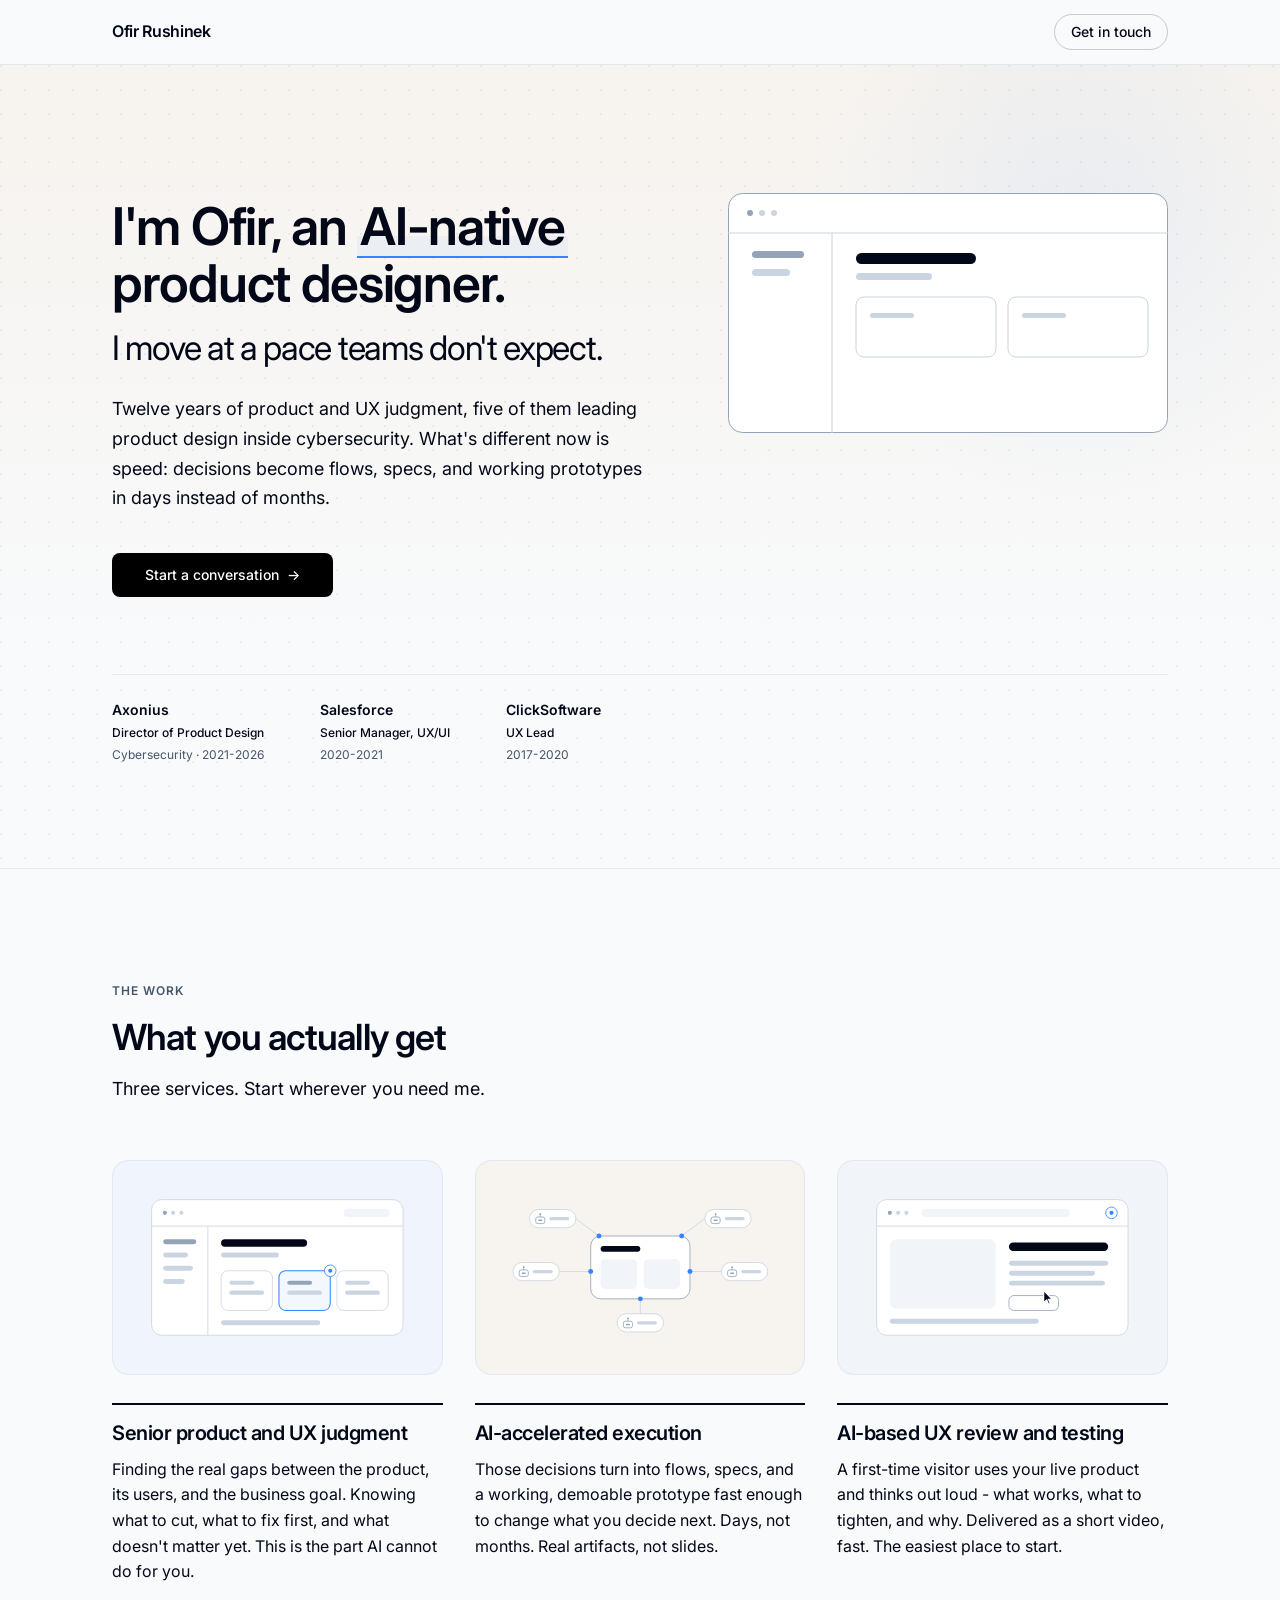
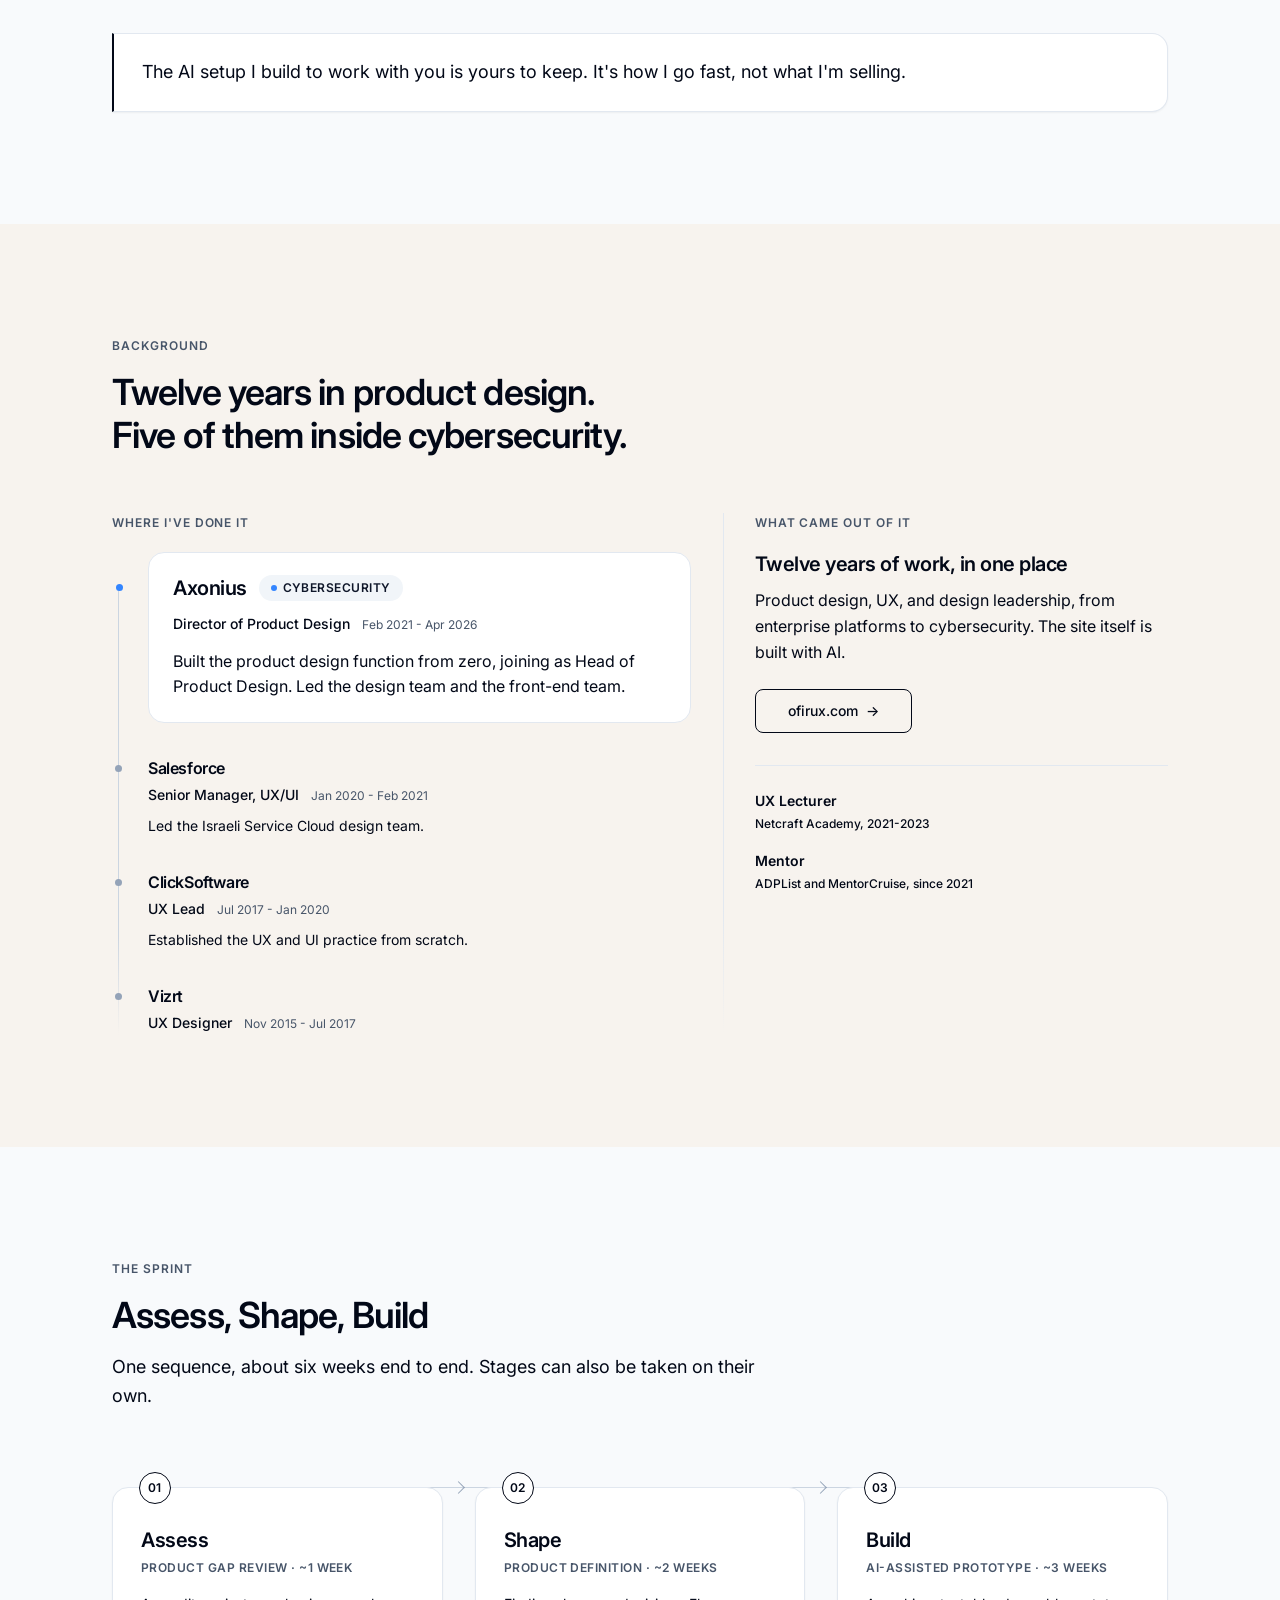
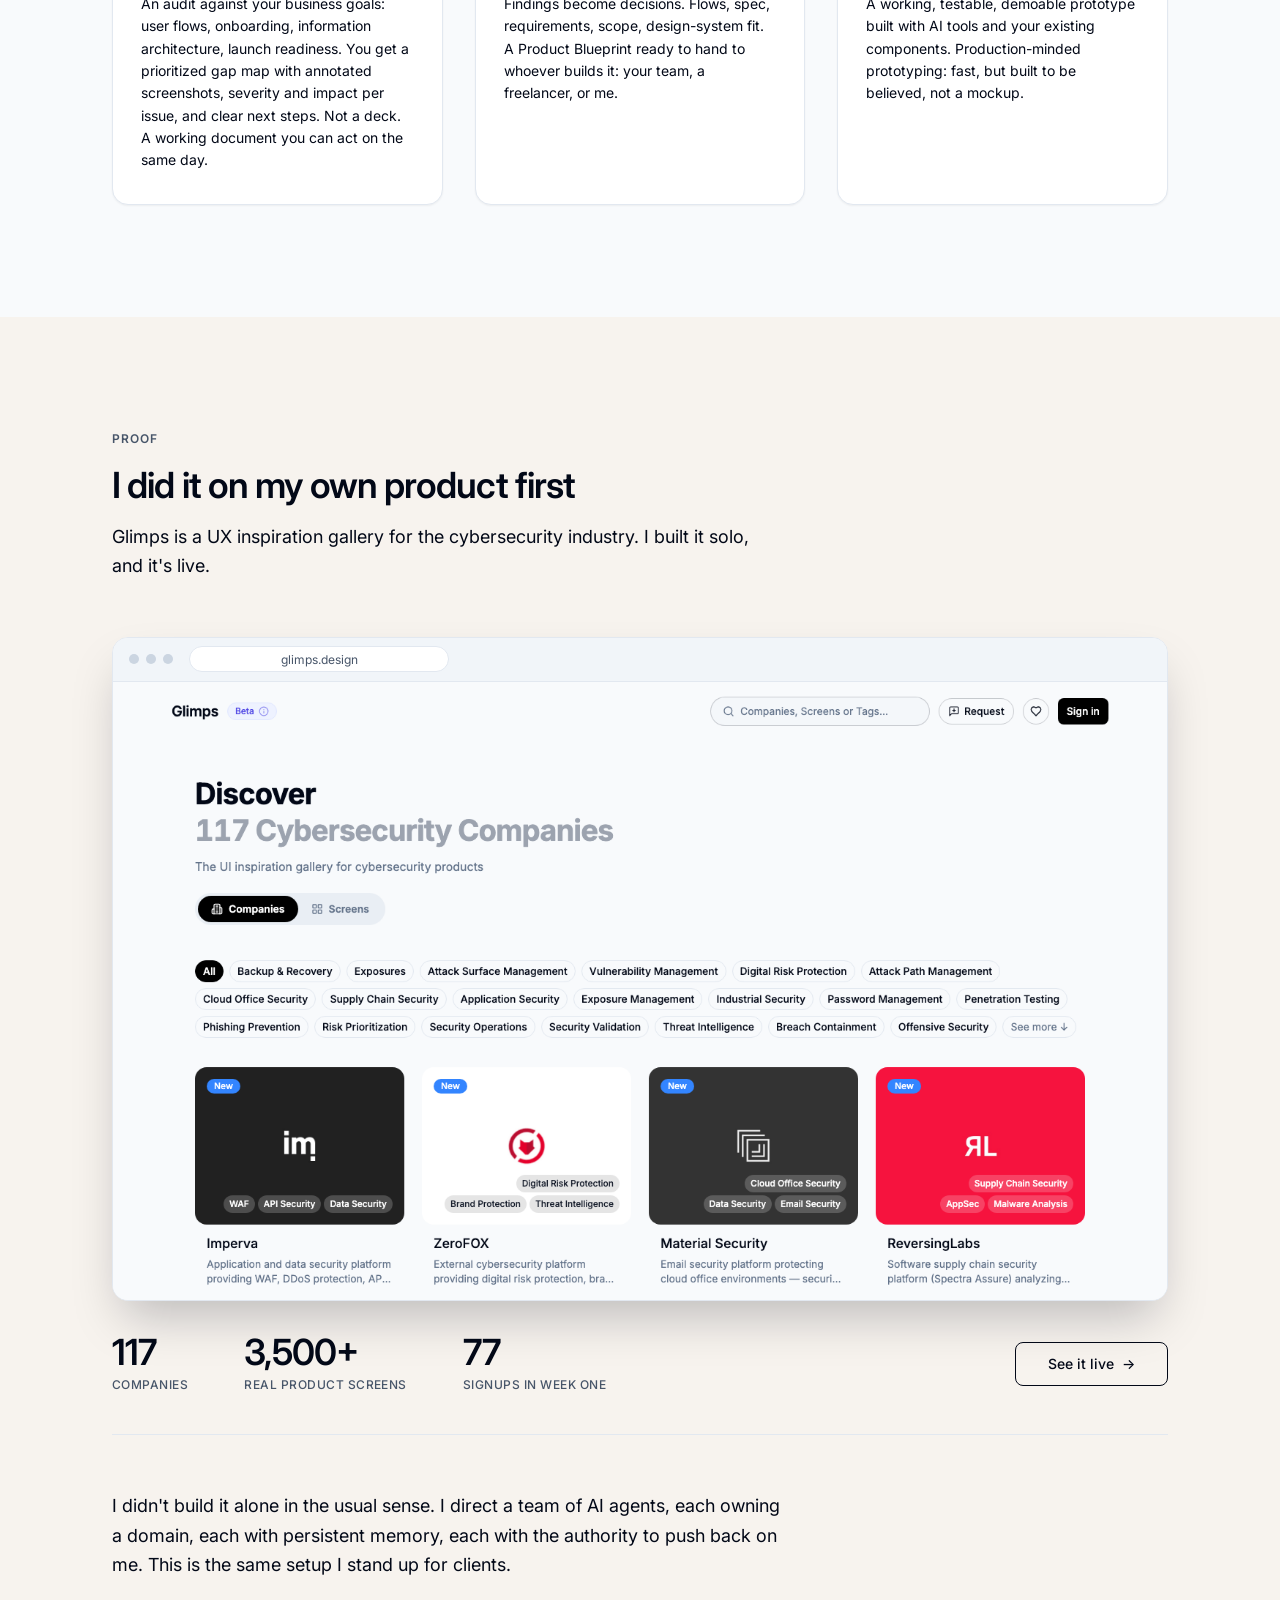
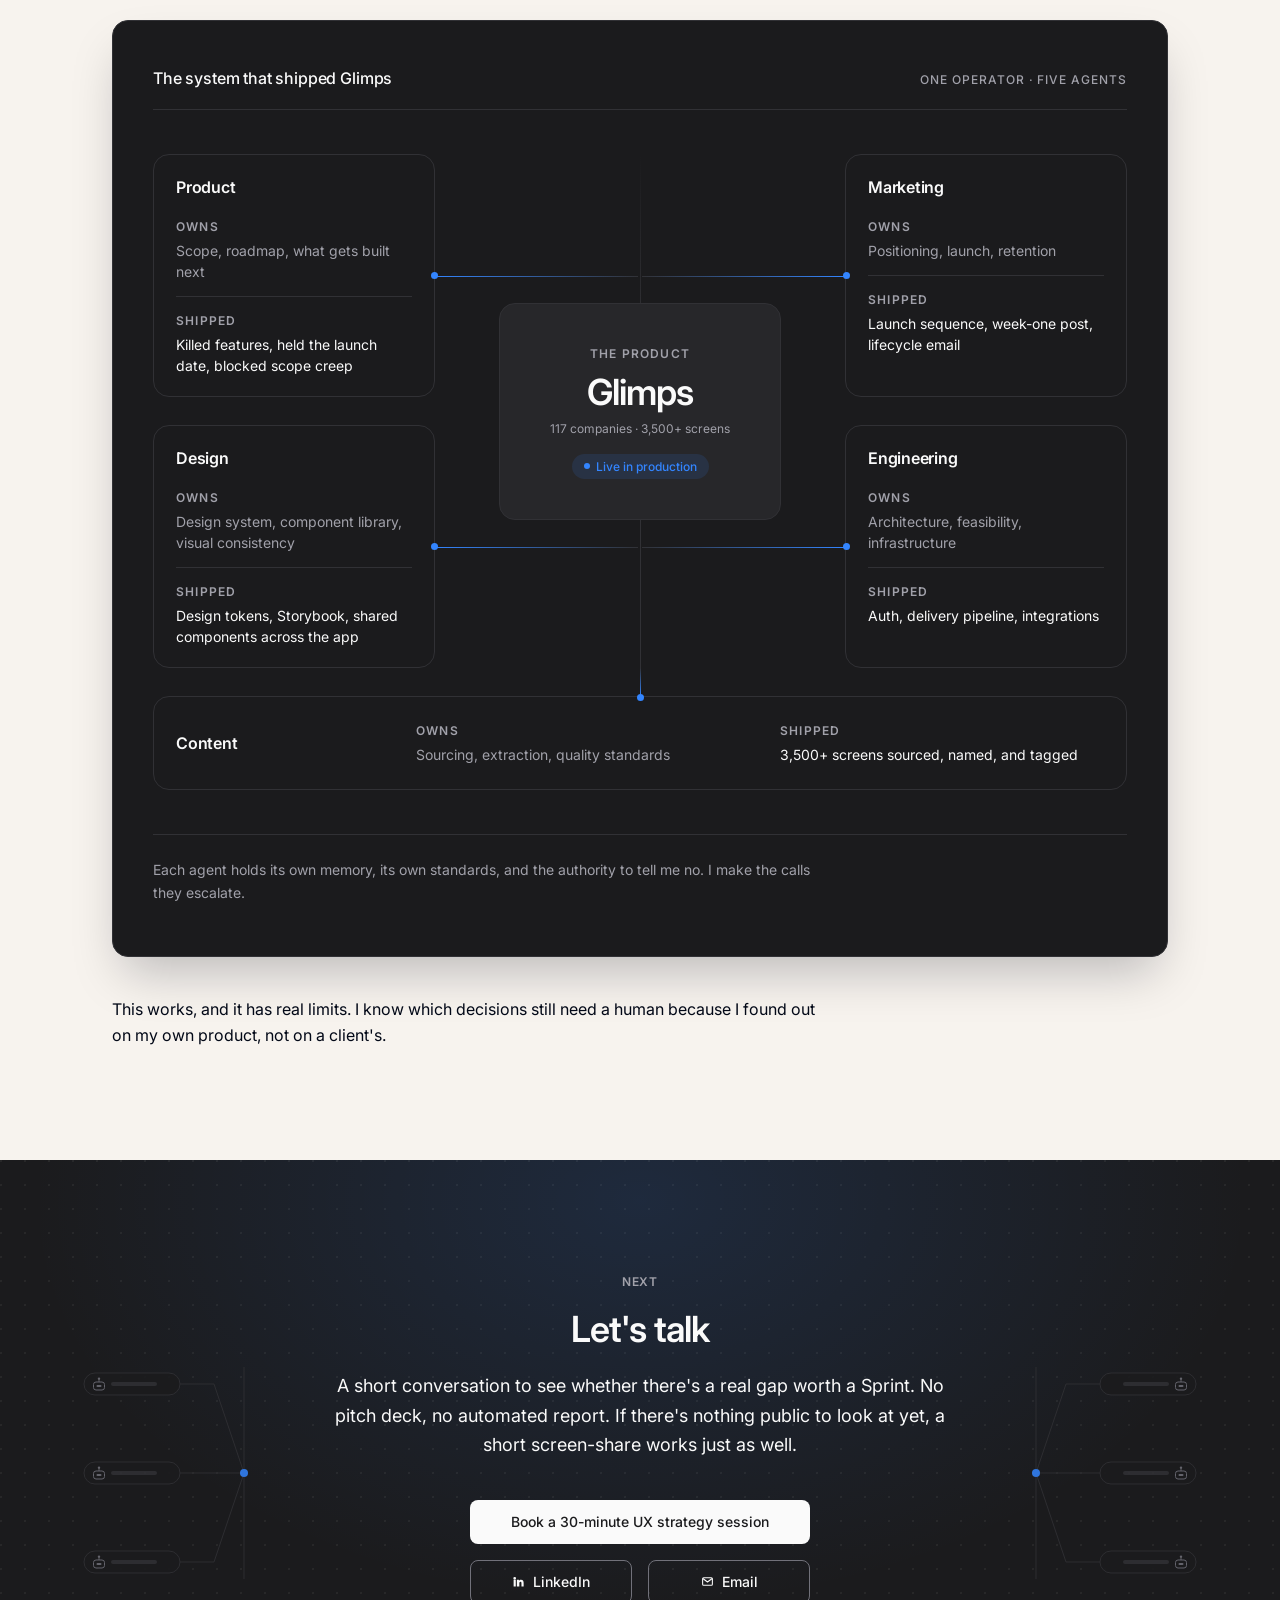
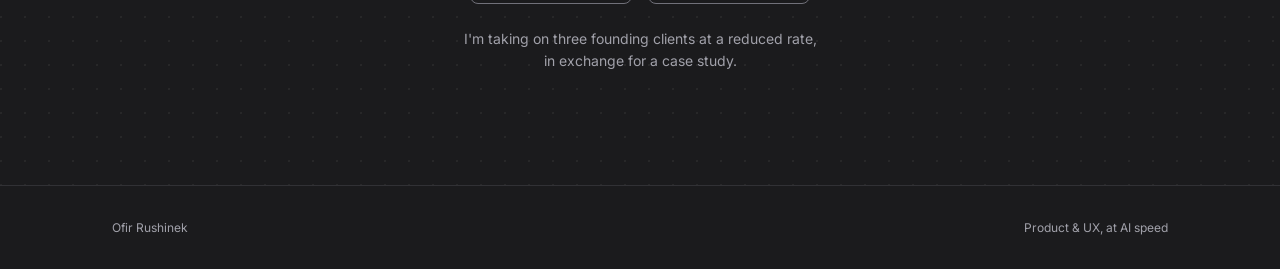
==== index.html @ ebb7d1e1 "Remove AI-speed pill (both pages) and Three ways in section Co-Authored-By: Claude Opus 4.8 <noreply" ====
<!DOCTYPE html>
<html lang="en">
<head>
<meta charset="UTF-8">
<meta name="viewport" content="width=device-width, initial-scale=1.0">
<meta name="robots" content="noindex, nofollow">
<title>Ofir Rushinek - AI Product Acceleration</title>
<meta name="description" content="A product design leader with twelve years of experience, five of them inside cybersecurity. Senior product and UX judgment, executed at AI speed. Assess, shape, and build your product forward in weeks, not months.">
<meta name="theme-color" content="#F8FAFC">
<link rel="preconnect" href="https://fonts.googleapis.com">
<link rel="preconnect" href="https://fonts.gstatic.com" crossorigin>
<!-- Inter: the Glimps design system typeface (design-system.md, sec. 2.1) -->
<link href="https://fonts.googleapis.com/css2?family=Inter:wght@400;500;600&display=swap" rel="stylesheet">
<link rel="stylesheet" href="styles.css">
</head>
<body>

<!-- ==========================================================================
     SPRITE - the one agent mark, defined once and referenced everywhere.
     Round 4: Ofir asked for the surrounding nodes on the "AI-accelerated
     execution" art to read as agents rather than floating labels. Rather than
     drawing a different glyph per place, one mark is defined here and <use>d
     by the hero animation's prompt rows, the pillar-2 art, the third door
     illustration and the contact close. Deliberately geometric: a rounded
     head with a centred bar and a single antenna dot. No eyes, no mascot.
     It inherits currentColor, so each surface sets its own value in CSS.
     ========================================================================== -->
<svg class="sprite" width="0" height="0" aria-hidden="true" focusable="false"><defs>
  <g id="agent-mark">
    <circle cx="6" cy="1.2" r="1.2" fill="currentColor"/>
    <path d="M6 2.6v1.9" stroke="currentColor"/>
    <rect x="0.5" y="4.5" width="11" height="8" rx="2.5" stroke="currentColor"/>
    <rect x="3.5" y="7.6" width="5" height="1.8" rx="0.9" fill="currentColor"/>
  </g>
</defs></svg>

<header class="site-header">
  <div class="wrap header-inner">
    <span class="wordmark">Ofir Rushinek</span>
    <a class="nav-cta" href="#contact">Get in touch</a>
  </div>
</header>

<main>

<!-- ==========================================================================
     HERO
     H1 (Ofir, round 6 - his name is now in the headline):
       I'm Ofir, an AI-native product designer.
       I move at a pace teams don't expect.
     The AI fragment stays wrapped in <em class="ai-mark"> - that highlight is
     how the AI signal is made visual without breaking the black-text rule.

     ROUND 6 - THE TWO SENTENCES ARE NO LONGER THE SAME SIZE. Sentence one is
     the identity statement and carries the focus; sentence two is the
     supporting claim and steps down to 0.65 of it. Still ONE h1 semantically:
     the step is applied to a <span>, not to a second element, so the outline
     is unchanged and a screen reader still reads one heading.
     The header wordmark already says "Ofir Rushinek", so "I'm Ofir" reads as
     an introduction rather than a repetition.
     ========================================================================== -->
<section class="hero">
  <div class="wrap hero-inner">

    <div class="hero-copy">
      <!-- The two <br> elements are load-bearing, not decoration. They break
           each sentence at a measured point instead of wherever the browser
           decides. (Chrome's text-wrap:balance silently gives up on any line
           containing an inline element, which is what produced the ragged
           one-word drop in round 1.)

           ROUND 6 - RE-MEASURED FROM SCRATCH. Round 4's numbers were taken
           against a 492px copy column and both sentences at 52px; the column
           is now 544px and sentence two is 0.65em. Nothing was reused.
           All widths below are Inter with the real -0.025em tracking, and
           every "fits" allows a further 6% for the fallback typeface.

           SENTENCE 1, weight 600, 52px. Whole: 15.934em = 829px, so it has to
           break inside a 544px column. Three candidate breaks were measured:
             after "AI-native"  440px / 380px   <- used
             after "an"         225px / 594px   (594px overflows 544px)
             after "Ofir,"      165px / 657px   (overflows)
           Only the first fits, and it is also the break round 4 already used,
           so the AI highlight still lands at the end of a line.
           440px + 6% = 466px inside 544px: 78px spare.

           SENTENCE 2, weight 400, 0.65em = 33.8px. Whole: 14.185em = 480px,
           +6% = 508px, which CLEARS the 544px column with 36px spare. So on
           a wide screen it is one unbroken line and the headline reads
           2 heavy lines + 1 light one - which is what makes the size step
           read as hierarchy rather than as two stanzas. Its break is
           therefore .hero-br-narrow: needed only below 620px, where the whole
           headline goes to four lines.

           If the headline copy changes, re-measure. Do not reuse these. -->
      <h1 class="hero-title">
        <span class="line">I'm Ofir, an <em class="ai-mark">AI-native</em><br class="hero-br"> product designer.</span>
        <span class="line line-2">I move at a pace<br class="hero-br-narrow"> teams don't expect.</span>
      </h1>

      <p class="hero-sub">Twelve years of product and UX judgment, five of them leading product design inside cybersecurity. What's different now is speed: decisions become flows, specs, and working prototypes in days instead of months.</p>

      <div class="hero-actions">
        <a class="btn btn-primary" href="#contact">Start a conversation <span class="arrow" aria-hidden="true">&rarr;</span></a>
      </div>
    </div>

    <!-- ----------------------------------------------------------------------
         THE HERO GRAPHIC (round 4). A product surface that rebuilds itself as
         direction is typed at it, on a continuous 14s loop.

         Sequence, three times per cycle: a prompt row fades in, its bars type
         on left to right, an accent hairline sweeps the surface, then the
         surface visibly responds. Beat 1 expands the title and adds navigation
         rows; beat 2 duplicates the tiles into a second row and drops their
         height; beat 3 shifts the column widths, flags one tile and adds a
         review pin. Then the prompts clear and the surface eases back to base.

         ROUND 5 - THE PROMPT ROWS CARRY NO LITERAL COPY. They were real
         sentences; they are now skeleton bars in the same rounded grey bar
         vocabulary the wireframe above already uses for its own content.
         Readable sentences invited the viewer to read and judge them, which
         pulled attention off the surface that is actually changing, and the
         surface is the entire point. Two bars per row, the second shorter, so
         a row reads as a wrapped instruction rather than as a progress bar.
         The agent mark stays: it is what identifies the row as direction
         arriving rather than as more wireframe.

         Pure CSS keyframes on inline SVG. No JavaScript, no library, no build
         step. Nothing that animates affects document layout: the SVG has a
         fixed intrinsic ratio and all three prompt rows are always in the flow
         at full height, only their opacity changes. So the loop cannot cause
         layout shift at any point.

         Reduced motion and print both get a static, fully composed final
         state - see the shared block at the end of styles.css section 5.

         The wireframe elements carry .bs (shared timing) plus one class per
         animated part, so the timeline is readable in one place in the CSS.
         --------------------------------------------------------------------- -->
    <!-- role="img" plus one label is the whole accessible name: the graphic is
         a single illustration, and its parts carry no information on their own.
         The label describes the MECHANIC, which is what the graphic argues, and
         it no longer quotes any sentence, because there are none to quote. -->
    <div class="hero-art" role="img"
         aria-label="An animated wireframe of a product screen. Three short instructions are typed at it in turn, and after each one the screen rebuilds itself: the heading grows, the tiles duplicate into a grid, the column widths shift, and one card is flagged for review.">

      <svg class="build-screen" viewBox="0 0 440 240" fill="none" xmlns="http://www.w3.org/2000/svg">
        <defs>
          <clipPath id="build-clip"><rect x="0" y="0" width="440" height="240" rx="14"/></clipPath>
        </defs>

        <rect x="0.5" y="0.5" width="439" height="239" rx="14" fill="var(--card)" stroke="var(--line-strong)"/>

        <!-- chrome -->
        <path d="M0 40h440" stroke="var(--line)"/>
        <circle cx="22" cy="20" r="3" fill="var(--line-strong)"/>
        <circle cx="34" cy="20" r="3" fill="var(--line)"/>
        <circle cx="46" cy="20" r="3" fill="var(--line)"/>
        <rect class="bs bs-chip" x="352" y="13" width="66" height="14" rx="7" fill="var(--tone-neutral)"/>

        <!-- navigation rail: two rows at rest, four after beat 1 -->
        <path d="M104 40v200" stroke="var(--line)"/>
        <rect x="24" y="58" width="52" height="7" rx="3.5" fill="var(--line-strong)"/>
        <rect x="24" y="76" width="38" height="7" rx="3.5" fill="var(--line)"/>
        <rect class="bs bs-rail-a" x="24" y="94" width="46" height="7" rx="3.5" fill="var(--line)"/>
        <rect class="bs bs-rail-b" x="24" y="112" width="32" height="7" rx="3.5" fill="var(--line)"/>

        <!-- heading block: expands on beat 1 -->
        <rect class="bs bs-title" x="128" y="60" width="120" height="11" rx="5.5" fill="var(--foreground)"/>
        <rect class="bs bs-sub" x="128" y="80" width="76" height="7" rx="3.5" fill="var(--line)"/>

        <!-- row one: present from the start. Widths shift on beat 3. -->
        <g class="bs-g1">
          <rect class="bs bs-t1" x="128" y="104" width="140" height="60" rx="8" stroke="var(--line)"/>
          <rect x="142" y="120" width="44" height="5" rx="2.5" fill="var(--line)"/>
        </g>
        <g class="bs bs-g2">
          <rect class="bs bs-t2" x="280" y="104" width="140" height="60" rx="8" stroke="var(--line)"/>
          <rect x="294" y="120" width="44" height="5" rx="2.5" fill="var(--line)"/>
        </g>

        <!-- row two: duplicated in on beat 2 -->
        <g class="bs bs-g3">
          <rect class="bs bs-t3" x="128" y="168" width="140" height="52" rx="8" stroke="var(--line)"/>
          <rect x="142" y="184" width="44" height="5" rx="2.5" fill="var(--line)"/>
        </g>
        <g class="bs bs-g4">
          <rect class="bs bs-t4" x="280" y="168" width="140" height="52" rx="8" stroke="var(--line)"/>
          <rect x="294" y="184" width="44" height="5" rx="2.5" fill="var(--line)"/>
        </g>

        <!-- review pin: the same mark the pillar-1 art already uses -->
        <g class="bs bs-pin">
          <circle cx="420" cy="168" r="8" fill="var(--card)" stroke="var(--accent)"/>
          <circle cx="420" cy="168" r="3" fill="var(--accent)"/>
        </g>

        <!-- the "thinking" beat: one accent hairline sweeping the surface -->
        <g clip-path="url(#build-clip)">
          <rect class="bs bs-scan" x="1" y="41" width="438" height="2" fill="var(--accent)"/>
        </g>
      </svg>

      <!-- aria-hidden because the parent already carries the full description.
           Without it a screen reader can still reach a three item list whose
           items have no text, which is worse than silence. -->
      <ul class="build-prompts" aria-hidden="true">
        <li class="bs build-prompt bp1">
          <svg class="agent-mark" viewBox="0 0 12 13" fill="none"><use href="#agent-mark"/></svg>
          <span class="bp-lines"><i class="bs bp-bar bt1a"></i><i class="bs bp-bar bt1b"></i></span>
        </li>
        <li class="bs build-prompt bp2">
          <svg class="agent-mark" viewBox="0 0 12 13" fill="none"><use href="#agent-mark"/></svg>
          <span class="bp-lines"><i class="bs bp-bar bt2a"></i><i class="bs bp-bar bt2b"></i></span>
        </li>
        <li class="bs build-prompt bp3">
          <svg class="agent-mark" viewBox="0 0 12 13" fill="none"><use href="#agent-mark"/></svg>
          <span class="bp-lines"><i class="bs bp-bar bt3a"></i><i class="bs bp-bar bt3b"></i></span>
        </li>
      </ul>
    </div>

    <!-- Glance-level credibility. The substance lives in the Background
         section further down; this strip only has to answer "who is this".
         It spans the full width beneath both hero columns, because three
         inline credentials cannot hold together in one column (492px in round
         4, 544px after round 6 widened the copy - still not enough). -->
    <ul class="cred-bar">
      <li><strong>Axonius</strong><span>Director of Product Design</span><span class="cred-meta">Cybersecurity &middot; 2021-2026</span></li>
      <li><strong>Salesforce</strong><span>Senior Manager, UX/UI</span><span class="cred-meta">2020-2021</span></li>
      <li><strong>ClickSoftware</strong><span>UX Lead</span><span class="cred-meta">2017-2020</span></li>
    </ul>
  </div>
</section>

<!-- ==========================================================================
     PILLARS
     ========================================================================== -->
<section class="section pillars">
  <div class="wrap">
    <div class="section-head">
      <p class="eyebrow">The work</p>
      <h2>What you actually get</h2>
      <p class="section-sub">Three services. Start wherever you need me.</p>
    </div>

    <div class="pillar-grid">

      <div class="pillar">
        <!-- Art 1: a product screen with its elements, one flagged.
             This is the judgment layer: seeing what is actually wrong on the screen. -->
        <div class="pillar-art art-cool">
          <svg viewBox="0 0 320 180" fill="none" xmlns="http://www.w3.org/2000/svg" role="img" aria-label="Abstract wireframe of a product screen with one element flagged for review">
            <rect x="8" y="8" width="304" height="164" rx="12" fill="var(--card)" stroke="var(--line)"/>
            <path d="M8 40h304" stroke="var(--line)"/>
            <circle cx="24" cy="24" r="2.5" fill="var(--line-strong)"/>
            <circle cx="34" cy="24" r="2.5" fill="var(--line)"/>
            <circle cx="44" cy="24" r="2.5" fill="var(--line)"/>
            <rect x="240" y="19" width="56" height="10" rx="5" fill="var(--tone-neutral)"/>

            <path d="M76 40v132" stroke="var(--line)"/>
            <rect x="22" y="56" width="40" height="6" rx="3" fill="var(--line-strong)"/>
            <rect x="22" y="72" width="30" height="6" rx="3" fill="var(--line)"/>
            <rect x="22" y="88" width="36" height="6" rx="3" fill="var(--line)"/>
            <rect x="22" y="104" width="26" height="6" rx="3" fill="var(--line)"/>

            <rect x="92" y="56" width="104" height="9" rx="4.5" fill="var(--foreground)"/>
            <rect x="92" y="72" width="70" height="6" rx="3" fill="var(--line)"/>

            <rect x="92" y="94" width="62" height="48" rx="8" stroke="var(--line)"/>
            <rect x="102" y="106" width="30" height="5" rx="2.5" fill="var(--line)"/>
            <rect x="102" y="118" width="42" height="5" rx="2.5" fill="var(--line)"/>

            <rect x="162" y="94" width="62" height="48" rx="8" stroke="var(--accent)" stroke-width="1.25" fill="var(--accent-wash)"/>
            <rect x="172" y="106" width="30" height="5" rx="2.5" fill="var(--line-strong)"/>
            <rect x="172" y="118" width="42" height="5" rx="2.5" fill="var(--line)"/>

            <rect x="232" y="94" width="62" height="48" rx="8" stroke="var(--line)"/>
            <rect x="242" y="106" width="30" height="5" rx="2.5" fill="var(--line)"/>
            <rect x="242" y="118" width="42" height="5" rx="2.5" fill="var(--line)"/>

            <rect x="92" y="154" width="120" height="6" rx="3" fill="var(--line)"/>

            <circle cx="224" cy="94" r="7" fill="var(--card)" stroke="var(--accent)"/>
            <circle cx="224" cy="94" r="2.5" fill="var(--accent)"/>
          </svg>
        </div>
        <h3>Senior product and UX judgment</h3>
        <p>Finding the real gaps between the product, its users, and the business goal. Knowing what to cut, what to fix first, and what doesn't matter yet. This is the part AI cannot do for you.</p>
      </div>

      <div class="pillar">
        <!-- Art 2: one whole product surface, with agents working around it.
             Round 4: each surrounding node now carries the shared agent mark
             (see the sprite at the top of the file) in place of the anonymous
             dot it used to have, so the nodes read as agents acting on the
             product rather than as floating labels. The pills grew from
             44x16 to 56x22 to hold the mark at a legible size; the product
             surface and all five accent connector dots are unchanged, so the
             spoke geometry is exactly as it was. -->
        <div class="pillar-art art-warm">
          <svg viewBox="0 0 320 180" fill="none" xmlns="http://www.w3.org/2000/svg" role="img" aria-label="Abstract diagram of a single product surface with five agents connected around it">
            <path d="M82 31 110 52M238 31 210 52M62 95h38M258 95h-38M160 146v-18" stroke="var(--line)"/>

            <rect x="100" y="52" width="120" height="76" rx="12" fill="var(--card)" stroke="var(--line-strong)"/>
            <rect x="112" y="64" width="48" height="7" rx="3.5" fill="var(--foreground)"/>
            <rect x="112" y="80" width="44" height="36" rx="6" fill="var(--tone-neutral)"/>
            <rect x="164" y="80" width="44" height="36" rx="6" fill="var(--tone-neutral)"/>

            <circle cx="110" cy="52" r="3" fill="var(--accent)"/>
            <circle cx="210" cy="52" r="3" fill="var(--accent)"/>
            <circle cx="100" cy="95" r="3" fill="var(--accent)"/>
            <circle cx="220" cy="95" r="3" fill="var(--accent)"/>
            <circle cx="160" cy="128" r="3" fill="var(--accent)"/>

            <g>
              <rect x="26" y="20" width="56" height="22" rx="11" fill="var(--card)" stroke="var(--line)"/>
              <use href="#agent-mark" x="33" y="24.5"/>
              <rect x="50" y="29" width="24" height="4" rx="2" fill="var(--line)"/>
            </g>
            <g>
              <rect x="238" y="20" width="56" height="22" rx="11" fill="var(--card)" stroke="var(--line)"/>
              <use href="#agent-mark" x="245" y="24.5"/>
              <rect x="262" y="29" width="24" height="4" rx="2" fill="var(--line)"/>
            </g>
            <g>
              <rect x="6" y="84" width="56" height="22" rx="11" fill="var(--card)" stroke="var(--line)"/>
              <use href="#agent-mark" x="13" y="88.5"/>
              <rect x="30" y="93" width="24" height="4" rx="2" fill="var(--line)"/>
            </g>
            <g>
              <rect x="258" y="84" width="56" height="22" rx="11" fill="var(--card)" stroke="var(--line)"/>
              <use href="#agent-mark" x="265" y="88.5"/>
              <rect x="282" y="93" width="24" height="4" rx="2" fill="var(--line)"/>
            </g>
            <g>
              <rect x="132" y="146" width="56" height="22" rx="11" fill="var(--card)" stroke="var(--line)"/>
              <use href="#agent-mark" x="139" y="150.5"/>
              <rect x="156" y="155" width="24" height="4" rx="2" fill="var(--line)"/>
            </g>
          </svg>
        </div>
        <h3>AI-accelerated execution</h3>
        <p>Those decisions turn into flows, specs, and a working, demoable prototype fast enough to change what you decide next. Days, not months. Real artifacts, not slides.</p>
      </div>

      <div class="pillar">
        <!-- Art 3: the same browser-frame motif as art 1 (frame + chrome bar +
             three window dots + URL chip), now showing a live product being
             walked through and recorded. Two actors are added on top of the
             shared frame: the visitor's cursor hovering the primary action, and
             a record indicator in the chrome - the exact accent pin motif
             (r7 --card ring + r2.5 --accent dot) that flags the reviewed tile in
             art 1, reused here as the "live / recording" light. Accent is the
             one tint, as on the other two cards; the panel takes the third
             existing surface token, --tone-neutral. -->
        <div class="pillar-art art-neutral">
          <svg viewBox="0 0 320 180" fill="none" xmlns="http://www.w3.org/2000/svg" role="img" aria-label="Abstract browser window of a live product being recorded, with a cursor hovering an action and a record indicator in the chrome">
            <rect x="8" y="8" width="304" height="164" rx="12" fill="var(--card)" stroke="var(--line)"/>
            <path d="M8 40h304" stroke="var(--line)"/>
            <circle cx="24" cy="24" r="2.5" fill="var(--line-strong)"/>
            <circle cx="34" cy="24" r="2.5" fill="var(--line)"/>
            <circle cx="44" cy="24" r="2.5" fill="var(--line)"/>
            <rect x="62" y="19" width="180" height="10" rx="5" fill="var(--tone-neutral)"/>

            <circle cx="292" cy="24" r="7" fill="var(--card)" stroke="var(--accent)"/>
            <circle cx="292" cy="24" r="2.5" fill="var(--accent)"/>

            <rect x="24" y="56" width="128" height="84" rx="8" fill="var(--tone-neutral)"/>
            <rect x="168" y="60" width="120" height="10" rx="5" fill="var(--foreground)"/>
            <rect x="168" y="82" width="120" height="6" rx="3" fill="var(--line)"/>
            <rect x="168" y="94" width="104" height="6" rx="3" fill="var(--line)"/>
            <rect x="168" y="106" width="116" height="6" rx="3" fill="var(--line)"/>
            <rect x="168" y="124" width="60" height="18" rx="6" stroke="var(--line-strong)"/>
            <rect x="24" y="152" width="180" height="6" rx="3" fill="var(--line)"/>

            <path d="M210 118 210 132.6 213.6 129.2 215.9 134.5 218 133.6 215.7 128.5 220.5 128.5Z" fill="var(--foreground)" stroke="var(--card)" stroke-width="1.4" stroke-linejoin="round"/>
          </svg>
        </div>
        <h3>AI-based UX review and testing</h3>
        <p>A first-time visitor uses your live product and thinks out loud - what works, what to tighten, and why. Delivered as a short video, fast. The easiest place to start.</p>
      </div>

    </div>

    <p class="note">The AI setup I build to work with you is yours to keep. It's how I go fast, not what I'm selling.</p>
  </div>
</section>

<!-- ==========================================================================
     BACKGROUND
     Placed directly after the pillars on purpose. Pillar 1 makes the claim
     ("senior product and UX judgment... the part AI cannot do for you"); this
     section is what makes that claim true, and it lands well before Proof.
     Leads on cybersecurity: a design leader who spent five years inside the
     industry is the sharpest single fact on the page for a cyber founder.
     Every figure here is verified. Do not add anything that isn't.
     ========================================================================== -->
<section class="section background">
  <div class="wrap">
    <div class="section-head">
      <p class="eyebrow">Background</p>
      <h2><span class="line">Twelve years in product design.</span> <span class="line">Five of them inside cybersecurity.</span></h2>
    </div>

    <!-- ROUND 4 - DENSITY AND RELATIONSHIP.
         Cut: the three-stat row (it restated the h2 word for word, and its
         36px numerals made this section rhyme with Proof and flatten it), the
         section-sub (it restated the timeline directly below it), the second
         Axonius title row, one credential line, and the portfolio block's own
         eyebrow and rule.
         Added: one eyebrow per column and a hairline between them, so the two
         halves read as one statement in two parts rather than as two blocks
         that happen to sit side by side. -->
    <div class="bg-grid">

      <!-- The spine-with-dots grammar is already the page's language (agent
           diagram, mobile sprint rail). Reused here rather than inventing a
           timeline style. Axonius is the only entry given a panel and an
           accent dot: that is the "lead harder on cybersecurity" ask,
           expressed in hierarchy instead of in adjectives. -->
      <div class="bg-col">
        <p class="eyebrow">Where I've done it</p>
        <ol class="timeline">

          <li class="role role-lead">
            <div class="role-head">
              <h3>Axonius</h3>
              <span class="badge badge-dot">Cybersecurity</span>
            </div>
            <p class="role-title">Director of Product Design <span class="role-dates">Feb 2021 - Apr 2026</span></p>
            <p class="role-body">Built the product design function from zero, joining as Head of Product Design. Led the design team and the front-end team.</p>
          </li>

          <!-- Detail descends down the timeline: two lines on Axonius, one on
               Salesforce and ClickSoftware, none on Vizrt. That gradient is
               what makes the shortest entry read as deliberate rather than as
               a row that lost its copy. -->
          <li class="role">
            <h3>Salesforce</h3>
            <p class="role-title">Senior Manager, UX/UI <span class="role-dates">Jan 2020 - Feb 2021</span></p>
            <p class="role-body">Led the Israeli Service Cloud design team.</p>
          </li>

          <li class="role">
            <h3>ClickSoftware</h3>
            <p class="role-title">UX Lead <span class="role-dates">Jul 2017 - Jan 2020</span></p>
            <p class="role-body">Established the UX and UI practice from scratch.</p>
          </li>

          <li class="role">
            <h3>Vizrt</h3>
            <p class="role-title">UX Designer <span class="role-dates">Nov 2015 - Jul 2017</span></p>
          </li>

        </ol>
      </div>

      <!-- Second proof asset. Glimps proves the agent system and a shipped
           product; this proves twelve years of craft. Deliberately a link,
           not a screenshot - see the styles.css note. -->
      <aside class="bg-col bg-aside">
        <p class="eyebrow">What came out of it</p>

        <div class="portfolio">
          <h3>Twelve years of work, in one place</h3>
          <p>Product design, UX, and design leadership, from enterprise platforms to cybersecurity. The site itself is built with AI.</p>
          <a class="btn btn-secondary" href="https://ofirux.com" target="_blank" rel="noopener noreferrer">ofirux.com <span class="arrow" aria-hidden="true">&rarr;</span></a>
        </div>

        <!-- Same .cred-bar component as the hero, stacked instead of inline. -->
        <ul class="cred-bar cred-bar-stack">
          <li><strong>UX Lecturer</strong><span>Netcraft Academy, 2021-2023</span></li>
          <li><strong>Mentor</strong><span>ADPList and MentorCruise, since 2021</span></li>
        </ul>
      </aside>

    </div>
  </div>
</section>

<!-- ==========================================================================
     THE SPRINT - reads left to right on desktop, top to bottom on mobile
     ========================================================================== -->
<section class="section offer">
  <div class="wrap">
    <div class="section-head">
      <p class="eyebrow">The sprint</p>
      <h2>Assess, Shape, Build</h2>
      <p class="section-sub">One sequence, about six weeks end to end. Stages can also be taken on their own.</p>
    </div>

    <ol class="stage-grid">
      <li class="stage">
        <span class="stage-num">01</span>
        <h3>Assess</h3>
        <p class="stage-tag">Product Gap Review &middot; ~1 week</p>
        <p class="stage-body">An audit against your business goals: user flows, onboarding, information architecture, launch readiness. You get a prioritized gap map with annotated screenshots, severity and impact per issue, and clear next steps. Not a deck. A working document you can act on the same day.</p>
      </li>
      <li class="stage">
        <span class="stage-num">02</span>
        <h3>Shape</h3>
        <p class="stage-tag">Product Definition &middot; ~2 weeks</p>
        <p class="stage-body">Findings become decisions. Flows, spec, requirements, scope, design-system fit. A Product Blueprint ready to hand to whoever builds it: your team, a freelancer, or me.</p>
      </li>
      <li class="stage">
        <span class="stage-num">03</span>
        <h3>Build</h3>
        <p class="stage-tag">AI-Assisted Prototype &middot; ~3 weeks</p>
        <p class="stage-body">A working, testable, demoable prototype built with AI tools and your existing components. Production-minded prototyping: fast, but built to be believed, not a mockup.</p>
      </li>
    </ol>
  </div>
</section>

<!-- ==========================================================================
     PROOF
     ========================================================================== -->
<section class="section proof">
  <div class="wrap">
    <div class="section-head">
      <p class="eyebrow">Proof</p>
      <h2>I did it on my own product first</h2>
      <p class="section-sub">Glimps is a UX inspiration gallery for the cybersecurity industry. I built it solo, and it's live.</p>
    </div>

    <!-- Live product screenshot, framed as a browser window. -->
    <figure class="browser">
      <div class="browser-bar" aria-hidden="true">
        <span class="browser-dots"><i></i><i></i><i></i></span>
        <span class="browser-url">glimps.design</span>
      </div>
      <div class="browser-shot">
        <img src="assets/glimps-home.png" width="1440" height="900" loading="lazy" decoding="async"
             alt="The Glimps homepage, showing a searchable gallery of 117 cybersecurity companies with filter tags and product screen cards.">
      </div>
    </figure>

    <div class="proof-stats">
      <dl class="stats">
        <div class="stat"><dt>Companies</dt><dd>117</dd></div>
        <div class="stat"><dt>Real product screens</dt><dd>3,500+</dd></div>
        <div class="stat"><dt>Signups in week one</dt><dd>77</dd></div>
      </dl>
      <a class="btn btn-secondary" href="https://glimps.design" target="_blank" rel="noopener noreferrer">See it live <span class="arrow" aria-hidden="true">&rarr;</span></a>
    </div>

    <p class="proof-lead">I didn't build it alone in the usual sense. I direct a team of AI agents, each owning a domain, each with persistent memory, each with the authority to push back on me. This is the same setup I stand up for clients.</p>

    <!-- Agent system diagram.
         Uses the Glimps "Dark Overlay Surface" pattern (design-system.md sec. 3):
         --modal-* token family, 16px radius, shadow-2xl.
         Desktop: hub and spoke. Below 960px: vertical spine. -->
    <figure class="agent-map">
      <figcaption class="map-caption">
        <h3>The system that shipped Glimps</h3>
        <span>One operator &middot; five agents</span>
      </figcaption>

      <div class="map-grid">

        <div class="map-rail" aria-hidden="true"></div>

        <div class="map-hub">
          <span class="hub-label">The product</span>
          <span class="hub-name">Glimps</span>
          <span class="hub-meta">117 companies &middot; 3,500+ screens</span>
          <span class="hub-badge">Live in production</span>
        </div>

        <article class="node n1">
          <span class="node-role">Product</span>
          <dl>
            <dt>Owns</dt>
            <dd>Scope, roadmap, what gets built next</dd>
            <dt class="shipped">Shipped</dt>
            <dd>Killed features, held the launch date, blocked scope creep</dd>
          </dl>
        </article>

        <article class="node n2">
          <span class="node-role">Design</span>
          <dl>
            <dt>Owns</dt>
            <dd>Design system, component library, visual consistency</dd>
            <dt class="shipped">Shipped</dt>
            <dd>Design tokens, Storybook, shared components across the app</dd>
          </dl>
        </article>

        <article class="node n3">
          <span class="node-role">Content</span>
          <dl>
            <dt>Owns</dt>
            <dd>Sourcing, extraction, quality standards</dd>
            <dt class="shipped">Shipped</dt>
            <dd>3,500+ screens sourced, named, and tagged</dd>
          </dl>
        </article>

        <article class="node n4">
          <span class="node-role">Marketing</span>
          <dl>
            <dt>Owns</dt>
            <dd>Positioning, launch, retention</dd>
            <dt class="shipped">Shipped</dt>
            <dd>Launch sequence, week-one post, lifecycle email</dd>
          </dl>
        </article>

        <article class="node n5">
          <span class="node-role">Engineering</span>
          <dl>
            <dt>Owns</dt>
            <dd>Architecture, feasibility, infrastructure</dd>
            <dt class="shipped">Shipped</dt>
            <dd>Auth, delivery pipeline, integrations</dd>
          </dl>
        </article>

      </div>

      <p class="map-foot"><span>Each agent holds its own memory, its own standards, and the authority to tell me no. I make the calls they escalate.</span></p>
    </figure>

    <p class="proof-close">This works, and it has real limits. I know which decisions still need a human because I found out on my own product, not on a client's.</p>
  </div>
</section>

<!-- ==========================================================================
     CONTACT - full-bleed dark close, Dark Overlay Surface token family
     ========================================================================== -->
<section class="section contact" id="contact">
  <!-- Two agent clusters flanking the invitation. Same node vocabulary as the
       pillar art and the proof diagram, placed in the outer margins so it can
       never collide with the copy. Hidden below 1120px. -->
  <div class="contact-motif" aria-hidden="true">
    <svg class="motif-side motif-l" viewBox="0 0 200 260" fill="none" xmlns="http://www.w3.org/2000/svg">
      <path d="M180 24v212" stroke="var(--modal-border)"/>
      <path d="M116 41h34l30 89M116 130h64M116 219h34l30-89" stroke="var(--modal-border)"/>
      <circle cx="180" cy="130" r="4" fill="var(--accent)"/>
      <rect x="20" y="30" width="96" height="22" rx="11" stroke="var(--modal-border)" fill="var(--modal-bg)"/>
      <use href="#agent-mark" x="29" y="34.5"/>
      <rect x="47" y="39" width="46" height="4" rx="2" fill="var(--modal-border)"/>
      <rect x="20" y="119" width="96" height="22" rx="11" stroke="var(--modal-border)" fill="var(--modal-bg)"/>
      <use href="#agent-mark" x="29" y="123.5"/>
      <rect x="47" y="128" width="46" height="4" rx="2" fill="var(--modal-border)"/>
      <rect x="20" y="208" width="96" height="22" rx="11" stroke="var(--modal-border)" fill="var(--modal-bg)"/>
      <use href="#agent-mark" x="29" y="212.5"/>
      <rect x="47" y="217" width="46" height="4" rx="2" fill="var(--modal-border)"/>
    </svg>
    <svg class="motif-side motif-r" viewBox="0 0 200 260" fill="none" xmlns="http://www.w3.org/2000/svg">
      <path d="M180 24v212" stroke="var(--modal-border)"/>
      <path d="M116 41h34l30 89M116 130h64M116 219h34l30-89" stroke="var(--modal-border)"/>
      <circle cx="180" cy="130" r="4" fill="var(--accent)"/>
      <rect x="20" y="30" width="96" height="22" rx="11" stroke="var(--modal-border)" fill="var(--modal-bg)"/>
      <use href="#agent-mark" x="29" y="34.5"/>
      <rect x="47" y="39" width="46" height="4" rx="2" fill="var(--modal-border)"/>
      <rect x="20" y="119" width="96" height="22" rx="11" stroke="var(--modal-border)" fill="var(--modal-bg)"/>
      <use href="#agent-mark" x="29" y="123.5"/>
      <rect x="47" y="128" width="46" height="4" rx="2" fill="var(--modal-border)"/>
      <rect x="20" y="208" width="96" height="22" rx="11" stroke="var(--modal-border)" fill="var(--modal-bg)"/>
      <use href="#agent-mark" x="29" y="212.5"/>
      <rect x="47" y="217" width="46" height="4" rx="2" fill="var(--modal-border)"/>
    </svg>
  </div>

  <div class="wrap wrap-narrow contact-inner">
    <p class="eyebrow">Next</p>
    <h2>Let's talk</h2>
    <p class="contact-body">A short conversation to see whether there's a real gap worth a Sprint. No pitch deck, no automated report. If there's nothing public to look at yet, a short screen-share works just as well.</p>
    <!-- Booking is PRIMARY (btn-invert, the solid white variant on the dark
         surface), on its own row. Beneath it, TWO SECONDARY outline buttons
         (btn-secondary, recoloured for the dark surface in CSS): LinkedIn and
         Email, both using the same outline vocabulary + external target/rel the
         page's other external links use (ofirux.com, glimps.design). -->
    <div class="contact-actions">
      <!-- BOOKING LINK (PRIMARY): Calendly booking, the loud solid white action. -->
      <a class="btn btn-invert" href="https://calendly.com/ofir-rushinek/mentorcruise" target="_blank" rel="noopener">Book a 30-minute UX strategy session</a>
      <!-- Two SECONDARY actions in a row beneath: LinkedIn + Email.
           CONTACT EMAIL: switch to ofir@pixelsperson.com here (href) once the mailbox is activated. -->
      <div class="contact-secondary">
        <a class="btn btn-secondary" href="https://www.linkedin.com/in/ofirr/" target="_blank" rel="noopener noreferrer"><svg class="btn-ico" viewBox="0 0 24 24" fill="currentColor" aria-hidden="true"><path d="M4.98 3.5a2.5 2.5 0 1 1 0 5 2.5 2.5 0 0 1 0-5zM3 8.98h4V21H3zM9 8.98h3.83v1.64h.05c.53-1 1.84-2.06 3.79-2.06 4.05 0 4.8 2.67 4.8 6.14V21h-4v-5.44c0-1.3-.02-2.97-1.81-2.97-1.81 0-2.09 1.41-2.09 2.87V21H9z"/></svg>LinkedIn</a>
        <a class="btn btn-secondary" href="mailto:ofir.rushinek@gmail.com?subject=AI%20Product%20Acceleration%20Sprint"><svg class="btn-ico" viewBox="0 0 24 24" fill="none" stroke="currentColor" stroke-width="2" stroke-linecap="round" stroke-linejoin="round" aria-hidden="true"><rect x="3" y="5" width="18" height="14" rx="2"/><path d="m4 7 8 6 8-6"/></svg>Email</a>
      </div>
    </div>
    <!-- The break is explicit so the sentence always splits at the comma, not
         inside "at a reduced rate". Measured at 14px Inter: line 1 = 353px,
         line 2 = 194px, both inside the 52ch cap. Hidden below 620px, where the
         first line no longer fits and text-wrap:balance takes over. If this copy
         changes, re-place the <br>. -->
    <p class="contact-meta">I'm taking on three founding clients at a reduced rate,<br class="meta-br"> in exchange for a case study.</p>
  </div>
</section>

</main>

<footer class="site-footer">
  <div class="wrap footer-inner">
    <p>Ofir Rushinek</p>
    <p>Product &amp; UX, at AI speed</p>
  </div>
</footer>

</body>
</html>
---- styles.css ----
/* ==========================================================================
   pixelsperson.com - Ofir Rushinek / AI Product Acceleration Sprint
   Visual system: Glimps Design System v0.2 (see competitor-glimpse-tracker/design-system.md)
   Static page. No build step. No framework. Tokens mirrored by hand from
   Glimps src/index.css (HSL -> hex) so this file stays dependency free.

   Round 2 (2026-07-22): reading contrast raised, three-tone atmosphere palette
   added, illustrative motifs introduced. See section 1 notes.

   Round 3 (2026-07-22): BACKGROUND section added (see section 6.5). No new
   tokens, no new visual vocabulary - the section is built entirely out of
   components that already existed on this page. Section rhythm re-checked:
   hero warm-wash / pillars background / background warm / who cool /
   offer background / proof warm / contact dark. No adjacent pair of sections
   shares a background.

   Round 4 (2026-07-22): hero rebuilt as two equal columns above 1120px and
   given an animated graphic (section 5.5); one shared agent mark introduced
   and <use>d in four places (section 3); Background cut back and its two
   columns bound together (section 6.5); the three doors given a family of
   illustrations and shorter copy (section 7). Still zero new tokens: every
   value on this page comes from the token block below. The section rhythm is
   unchanged, so the no-adjacent-repeat check above still holds.
   ========================================================================== */

/* --------------------------------------------------------------------------
   1. TOKENS
   -------------------------------------------------------------------------- */
:root {
  /* --- Color: light surface (Glimps default mode) --- */
  --background: #F8FAFC;          /* Glimps --background  210 40% 98%   */
  --foreground: #020817;          /* Glimps --foreground  222.2 84% 4.9% */
  --card: #FFFFFF;                /* Glimps --card        0 0% 100%     */
  --secondary: #F1F5F9;           /* Glimps --secondary   210 40% 96.1% */
  --secondary-foreground: #0F172A;/* Glimps --secondary-foreground      */
  --muted: #F1F5F9;               /* Glimps --muted                     */
  --muted-foreground: #64748B;    /* Glimps --muted-foreground          */
  --border: #E2E8F0;              /* Glimps --border      214.3 31.8% 91.4% */
  --primary: #000000;             /* Glimps --primary     0 0% 0%       */
  --primary-foreground: #FFFFFF;  /* Glimps --primary-foreground        */
  --accent: #3385FF;              /* Glimps --accent      216 100% 60%  */
  --ring: #020817;                /* Glimps --ring                      */

  /* --- ADDED, round 2: reading-contrast token ------------------------------
     Glimps ships only two usable light-surface text values, --foreground
     (#020817, 19.4:1 on --background) and --muted-foreground (#64748B,
     4.7:1). Round 1 used --muted-foreground for body prose, which is the
     low-contrast grey Ofir rejected. The gap between the two is too big to
     hold a three-level text hierarchy, so one intermediate step is added.

     #475569 is Slate-600, the exact next step in the same Tailwind slate
     ramp that --muted-foreground (Slate-500) and --secondary-foreground
     (~Slate-900) already come from. 7.7:1 on --background: AA for body text
     at any size, AAA for large text.

     RULE ON THIS PAGE:
       --foreground            -> every heading and every paragraph of prose
       --foreground-secondary  -> supporting one-liners and small meta text
       --muted-foreground      -> NOT used for anything a visitor reads
                                  (kept defined only for token lineage)          */
  --foreground-secondary: #475569;

  /* --- ADDED, round 2: three-tone atmosphere -------------------------------
     Near-monochrome, carried across the whole page as surfaces only. These
     are never used for text and never for strokes.
       tone 1 = neutral (the existing Glimps --secondary)
       tone 2 = cool    (--accent, desaturated to a wash)
       tone 3 = warm    (paper, the only warm value in the system)              */
  --tone-neutral: #F1F5F9;
  --tone-cool: #EFF4FD;
  --tone-warm: #F7F3EE;
  --accent-wash: rgb(51 133 255 / 0.06);

  /* --- ADDED, round 2: line-work tokens ------------------------------------
     #CBD5E1 (Slate-300) was hardcoded twice in round 1 (.door:hover and
     .stage:hover border-color). Tokenized here and reused by the SVG art so
     the illustrations and the UI share one stroke vocabulary.                  */
  --line: #CBD5E1;                /* Slate-300 - structural strokes, hover borders */
  --line-strong: #94A3B8;         /* Slate-400 - emphasis strokes                  */

  /* --- Color: Dark Overlay Surface (Glimps --modal-* family, design-system.md sec.3)
         The one named dark pattern in Glimps. Reused here for the agent-system
         diagram and for the full-bleed contact close. --- */
  --modal-bg: #1B1B1D;            /* Glimps --modal-bg             240 5% 11%  */
  --modal-surface: #27272A;       /* Glimps --modal-surface        240 4% 16%  */
  --modal-surface-hover: #313135; /* Glimps --modal-surface-hover  240 4% 20%  */
  --modal-border: #313135;        /* Glimps --modal-border         240 4% 20%  */
  --modal-text: #FAFAFA;          /* Glimps --modal-text           0 0% 98%    */
  --modal-text-secondary: #A1A1AA;/* Glimps --modal-text-secondary 240 5% 65%  */
  --modal-text-muted: #71717A;    /* Glimps --modal-text-muted     240 4% 46%  */

  /* --- Radius: Glimps canonical 8px-grid scale (design-system.md sec.4) --- */
  --radius-xs: 2px;
  --radius-sm: 4px;
  --radius-md: 8px;    /* buttons, inputs, small tiles */
  --radius-lg: 16px;   /* cards, panels */
  --radius-xl: 32px;   /* reserved */
  --radius-full: 9999px;

  /* --- Shadows: Glimps scale (design-system.md sec.7) --- */
  --shadow-sm: 0 1px 2px 0 rgb(2 8 23 / 0.05);
  --shadow-md: 0 4px 6px -1px rgb(2 8 23 / 0.08), 0 2px 4px -2px rgb(2 8 23 / 0.06);
  --shadow-2xl: 0 25px 50px -12px rgb(2 8 23 / 0.25);

  /* --- Type: Glimps scale (design-system.md sec.2.2).
         --text-hero is the ONE added step: Glimps tops out at 36px Display and
         has no marketing surface. Raised in round 2 from a 42px ceiling to 52px
         so the hero carries the page. Everything else is on-scale.
         The h1's second sentence is NOT a token: it is 0.65 of whatever this
         resolves to, floored at --text-h1. See .hero-title .line-2. --- */
  --text-hero: clamp(30px, 4.9vw, 52px);
  --text-display: 36px;
  --text-h1: 24px;
  --text-h2: 20px;
  --text-h3: 16px;
  --text-body-lg: 18px;
  --text-body: 16px;
  --text-sm: 14px;
  --text-caption: 12px;

  /* --- Layout: Glimps uses max-w-7xl (1280px) for grid surfaces.
         1120 / 720 are added reading-width variants for prose. --- */
  --container: 1120px;
  --container-narrow: 720px;
  --pad-x: 16px;        /* Glimps px-4  */
  --pad-x-lg: 32px;     /* Glimps md:px-8 */

  /* --- Motion: Glimps default (design-system.md sec.8) --- */
  --ease: cubic-bezier(0, 0, 0.2, 1);   /* ease-out */
  --dur: 200ms;

  /* --- Texture: the one repeating background pattern on the page.
         Used on the hero and the contact close only. --- */
  --dots: radial-gradient(circle at 1px 1px, rgb(2 8 23 / 0.055) 1px, transparent 0);
  --dots-dark: radial-gradient(circle at 1px 1px, rgb(250 250 250 / 0.055) 1px, transparent 0);
}

/* --------------------------------------------------------------------------
   2. BASE
   -------------------------------------------------------------------------- */
*,
*::before,
*::after { box-sizing: border-box; }

html {
  scroll-behavior: smooth;
  -webkit-text-size-adjust: 100%;
}

body {
  margin: 0;
  font-family: 'Inter', ui-sans-serif, system-ui, -apple-system, BlinkMacSystemFont, 'Segoe UI', sans-serif;
  font-feature-settings: "rlig" 1, "calt" 1;
  font-size: var(--text-body);
  line-height: 1.6;
  color: var(--foreground);
  background: var(--background);
  -webkit-font-smoothing: antialiased;
  -moz-osx-font-smoothing: grayscale;
}

h1, h2, h3, h4 {
  margin: 0;
  font-weight: 600;                /* deliberate: no 700 anywhere on this page */
  letter-spacing: -0.025em;        /* Glimps tracking-tight */
  line-height: 1.2;
  color: var(--foreground);
}

p { margin: 0 0 16px; }
p:last-child { margin-bottom: 0; }

a { color: inherit; }

img { display: block; max-width: 100%; height: auto; }

:focus-visible {
  outline: 2px solid var(--ring);
  outline-offset: 2px;
  border-radius: var(--radius-sm);
}

/* --------------------------------------------------------------------------
   3. LAYOUT PRIMITIVES
   -------------------------------------------------------------------------- */
.wrap {
  width: 100%;
  max-width: var(--container);
  margin: 0 auto;
  padding: 0 var(--pad-x);
}

.wrap-narrow { max-width: var(--container-narrow); }

.section { padding: 112px 0; }

/* Section rhythm: the three tones alternate, so no adjacent pair of sections
   shares a background. That alternation replaces round 1's hairline dividers,
   which were what made the page read as a technical document. */
.pillars    { background: var(--background); border-top: 1px solid var(--border); }
.background { background: var(--tone-warm); }
.who        { background: var(--tone-cool); }
.offer      { background: var(--background); }
.proof      { background: var(--tone-warm); }
.contact    { background: var(--modal-bg); }

.section-head { margin-bottom: 56px; max-width: 720px; }

.section h2 {
  font-size: var(--text-display);
  margin: 0 0 16px;
}

.section-sub {
  font-size: var(--text-body-lg);
  line-height: 1.6;
  color: var(--foreground);
  max-width: 60ch;
  margin: 0;
}

/* Small uppercase label. The only remaining use of a lighter text value on the
   light surface, and it is a label, not reading text. */
.eyebrow {
  font-size: var(--text-caption);
  font-weight: 600;
  letter-spacing: 0.08em;
  text-transform: uppercase;
  color: var(--foreground-secondary);
  margin: 0 0 16px;
}

/* Glimps .badge-new pattern: rounded-full pill */
.badge {
  display: inline-flex;
  align-items: center;
  gap: 6px;
  border-radius: var(--radius-full);
  padding: 3px 12px;
  font-size: var(--text-caption);
  font-weight: 600;
  letter-spacing: 0.04em;
  text-transform: uppercase;
  background: var(--tone-neutral);
  color: var(--secondary-foreground);
}

/* Accent-dot variant. Same grammar as .hub-badge on the dark surface: the dot
   carries the accent, the label stays near-black. Deliberately NOT the
   accent-on-accent-wash form used in Glimps .badge-new - #3385FF text on a
   near-white fill is 3.3:1, which fails AA at 12px. The dot is decorative, so
   it can be accent without owing a contrast ratio. */
.badge-dot::before {
  content: "";
  width: 6px;
  height: 6px;
  border-radius: var(--radius-full);
  background: var(--accent);
  flex: none;
}

/* --- THE AGENT MARK (added round 4) ---------------------------------------
   One glyph, defined once as an SVG symbol at the top of index.html and
   <use>d in four places: the hero animation's prompt rows, the pillar-2 art,
   the third door illustration and the contact close. It draws entirely in
   currentColor, so the only thing each surface has to declare is a color.

   This replaced the anonymous 2.5px dot that used to sit in the pillar-2 and
   contact node pills. Those two surfaces were already using the identical
   pill vocabulary, so changing one and not the other would have split the
   node language in half - they move together.                                */
.sprite {
  position: absolute;
  width: 0;
  height: 0;
  overflow: hidden;
}

.agent-mark {
  width: 12px;
  height: 13px;
  flex: none;
  color: var(--line-strong);
}

.pillar-art svg    { color: var(--line-strong); }
.door-art svg      { color: var(--line-strong); }
.contact-motif svg { color: var(--modal-text-muted); }

/* --------------------------------------------------------------------------
   4. HEADER
   -------------------------------------------------------------------------- */
.site-header {
  position: sticky;
  top: 0;
  z-index: 20;
  background: color-mix(in srgb, var(--background) 82%, transparent);
  backdrop-filter: blur(12px);
  -webkit-backdrop-filter: blur(12px);
  border-bottom: 1px solid var(--border);
}

.header-inner {
  display: flex;
  align-items: center;
  justify-content: space-between;
  gap: 16px;
  height: 64px;
}

.wordmark {
  font-size: var(--text-h3);
  font-weight: 600;
  letter-spacing: -0.02em;
}

/* Glimps header icon-button family (design-system.md sec.10.3):
   h-9 (36px), rounded-full, 1px border at 20% foreground, transparent bg. */
.nav-cta {
  display: inline-flex;
  align-items: center;
  height: 36px;
  padding: 0 16px;
  font-size: var(--text-sm);
  font-weight: 500;
  text-decoration: none;
  border: 1px solid rgb(2 8 23 / 0.2);
  border-radius: var(--radius-full);
  background: transparent;
  transition: background var(--dur) var(--ease), border-color var(--dur) var(--ease);
  white-space: nowrap;
}

.nav-cta:hover {
  background: var(--muted);
  border-color: var(--foreground);
}

/* --------------------------------------------------------------------------
   5. HERO
   -------------------------------------------------------------------------- */
.hero {
  position: relative;
  overflow: hidden;
  padding: 128px 0 104px;
  /* warm tone, fading out downward, over the dot texture */
  background:
    var(--dots),
    linear-gradient(to bottom, var(--tone-warm) 0%, var(--background) 78%);
  background-size: 24px 24px, auto;
}

.hero::after {                     /* soft cool bloom behind the motif */
  content: "";
  position: absolute;
  top: -160px;
  right: -120px;
  width: 640px;
  height: 640px;
  border-radius: var(--radius-full);
  background: radial-gradient(circle, rgb(51 133 255 / 0.07) 0%, transparent 62%);
  pointer-events: none;
}

.hero-inner { position: relative; z-index: 1; }

/* --- HERO PROPORTIONS (round 6) ------------------------------------------
   Ofir, round 6: "It will be nice if the text occupies more space out of the
   width, so the animation will be a bit narrower."

   This supersedes round 4's two equal 492px columns. The 1120px container at
   32px padding leaves 1056px of content, minus the 72px gutter = 984px to
   share. The graphic column is now pinned at 440px and the copy column takes
   the remainder, a constant 544px. Because the container is capped, both are
   identical at every width from 1120px up - the columns never drift, exactly
   like the round-2 motif channel. Against a 1440px viewport that is 37.8%
   copy / 30.6% graphic.

   WHY 440px IS THE FLOOR, AND WHY IT IS EXPRESSED AS A FIXED TRACK RATHER
   THAN A RATIO. The wireframe's viewBox is 440 units wide, so at a 440px
   column it draws at exactly x1.000: every value in that SVG renders at the
   size it was authored at. Its 1-unit hairlines are exactly 1px, its 7-unit
   rail bars exactly 7px, its 5-unit tile bars exactly 5px, and the HTML
   prompt bar below it can be an integer 7px and be genuinely the same object
   as a rail bar rather than approximately one (see .bp-bar).

   Below 440px the drawing is being reduced: the hairlines go sub-pixel and
   the 5px tile bars fall to 4.5px and under, which is the point where the
   surface stops looking drawn and starts looking soft. Renders at 460 / 440 /
   420 / 400 / 380 / 360 / 340 were compared before choosing. It still reads
   as a product screen well below 440 - the stop is not "it breaks here", it
   is "this is the last width at which the drawing is at its authored size and
   the two bar systems are exactly equal". Going narrower buys the copy column
   40px and costs that. Not worth it.

   Split at 1120px rather than scaling the columns down: below that the
   container stops being capped and a two-column hero would squeeze both the
   headline and the graphic at the same time. Stacked is better there.

   The credibility strip spans the full width beneath both columns - three
   inline credentials cannot hold together in 544px either.                   */
@media (min-width: 1120px) {
  .hero-inner {
    display: grid;
    grid-template-columns: minmax(0, 1fr) 440px;
    grid-template-areas:
      "copy art"
      "cred cred";
    column-gap: 72px;
    align-items: center;
  }

  .hero-copy { grid-area: copy; }
  .hero-art  { grid-area: art; }
  .cred-bar  { grid-area: cred; }
}

.hero-title {
  font-size: var(--text-hero);
  line-height: 1.1;
  margin: 0 0 28px;
}

/* Two deliberate lines. Each sentence is its own block, so the two never
   interleave. Round 1 constrained the whole h1 with max-width:17ch and let
   the browser break wherever it landed, which is what produced the ragged
   one-word drop. Breaks are now explicit (see .hero-br); text-wrap:balance
   is kept only as insurance if the copy is later changed. */
/* Sentence-per-line headline treatment. Rule established on the h1 in round 2
   and reused by the Background h2 in round 3: let the browser wrap INSIDE a
   sentence, never between two. text-wrap:balance is insurance only, it cannot
   be relied on (Chrome drops it on any line containing an inline element). */
h1 .line,
h2 .line {
  display: block;
  text-wrap: balance;
}

/* ROUND 6 - THE SECOND SENTENCE STEPS DOWN.
   Ofir: "I want the text below to be a bit smaller. Therefore it will be more
   balanced, and the title will have more focus."

   The step is a RATIO, not a second type token: 0.65em resolves against the
   h1's own computed size, so the relationship between the two sentences is
   identical at every viewport and survives any future change to --text-hero
   without a second clamp to keep in sync. Same pattern the page already uses
   for .ai-mark's 0.42em highlight and 0.06em padding - a value that only
   means anything relative to the type it sits on.

   0.65 rather than a gentler step because the brief asked for an obvious
   hierarchy, and because it is what lets the sentence sit UNBROKEN on one
   line in the 544px column (480px + 6% fallback = 508px). A 0.8 step would
   have forced it back onto two lines and the headline would have read as two
   equal stanzas again.
   At 52px that is 33.8px, i.e. 52 / 33.8 / 18 down the hero. Weight already
   differs too (600 vs 400), so the hierarchy is carried on two axes.

   THE FLOOR IS A TOKEN, NOT AN INVENTED NUMBER. Pure em would keep shrinking
   with the clamp: at the 30px bottom of --text-hero, 0.65em is 19.5px, which
   is level with the 18px hero sub and the step stops meaning anything. Held
   at --text-h1 (24px), the smallest headline step on the scale, so on a phone
   the ratio compresses to ~0.8 - which is correct behaviour. There is not
   room for a 35% size step inside a 328px padded column.

   THE MARGIN IS NOT OPTICAL PADDING, IT REPAIRS A REVERSED GAP. Line-height
   is a multiple of font size, so once sentence two is 0.65em its leading
   collapses to 0.65 of sentence one's. The first render came out with 58px
   between the two WRAPPED lines of sentence one and only 43px between the two
   SENTENCES - a break inside a sentence reading as a bigger pause than the
   break between them, which is why it looked crowded. 0.5em, i.e. half a line
   of the SMALLER type (margin em resolves against this element's own size,
   not the h1's), adds 17px and puts the between-sentence gap back above the
   within-sentence one. Set in em rather than px so it stays proportional
   instead of becoming a fixed lump under a 30px headline on a phone. */
.hero-title .line-2 {
  font-size: max(var(--text-h1), 0.65em);
  font-weight: 400;
  margin-top: 0.5em;
}

/* Both breaks are off by default. .hero-br (sentence 1) comes back below
   620px AND at 1120px and up, where the copy column is a constant 544px and
   the 829px sentence has to break. .hero-br-narrow (sentence 2) comes back
   below 620px only: at 0.65em the sentence clears 544px unbroken, so forcing
   a break there would cost the headline its 2-heavy-lines-plus-1-light-line
   shape for nothing. */
.hero-br,
.hero-br-narrow { display: none; }

/* The AI signal, made visual: a highlight that sits behind the text baseline
   rather than an inline color change. Keeps the headline black. */
.ai-mark {
  font-style: normal;
  position: relative;
  white-space: nowrap;
  background-image: linear-gradient(to bottom, var(--accent-wash), var(--accent-wash));
  background-repeat: no-repeat;
  background-position: 0 100%;
  background-size: 100% 0.42em;
  box-shadow: inset 0 -2px 0 0 var(--accent);
  padding: 0 0.06em;
}

.hero-sub {
  font-size: var(--text-body-lg);
  line-height: 1.65;
  color: var(--foreground);
  max-width: 58ch;
  margin: 0 0 40px;
}

/* Button row. ONE definition for every action row on the page (hero, contact),
   so the gap between two actions can never drift between sections. Alignment is
   the only thing each surface sets for itself. */
.hero-actions,
.contact-actions {
  display: flex;
  flex-wrap: wrap;
  align-items: center;
  gap: 24px;
}

/* Buttons: Glimps default variant, size lg. Radius 8px, NOT a pill.
   (design-system.md sec.4.2 + 10.2) */
.btn {
  display: inline-flex;
  align-items: center;
  justify-content: center;
  gap: 8px;
  height: 44px;
  padding: 0 32px;
  border: 1px solid transparent;
  border-radius: var(--radius-md);
  font-family: inherit;
  font-size: var(--text-sm);
  font-weight: 500;
  text-decoration: none;
  white-space: nowrap;
  cursor: pointer;
  transition: background var(--dur) var(--ease), color var(--dur) var(--ease),
              border-color var(--dur) var(--ease);
}

.btn-primary {
  background: var(--primary);
  color: var(--primary-foreground);
}

.btn-primary:hover { background: rgb(0 0 0 / 0.9); }

/* Outline variant. Same vocabulary as the outlined secondary button already
   established in the Glimps email templates (session 23): transparent fill,
   1px black border, black text, 8px radius. */
.btn-secondary {
  background: transparent;
  border-color: var(--foreground);
  color: var(--foreground);
}

.btn-secondary:hover {
  background: var(--foreground);
  color: var(--primary-foreground);
}

/* Inverted, for the dark contact surface. */
.btn-invert {
  background: var(--modal-text);
  color: var(--modal-bg);
}

.btn-invert:hover { background: var(--primary-foreground); }

.btn .arrow { transition: transform var(--dur) var(--ease); }
.btn:hover .arrow { transform: translateX(2px); }

/* Flat leading glyph inside a button (LinkedIn, mail). A fixed square just
   under the type size, flex:none so it never distorts, colour inherited via
   currentColor so it always matches the label. 13px is an 11/12 ratio applied
   to the 14px button label, i.e. the label's cap band. The .btn's own 8px gap spaces it from the label - no extra
   margin. Used by the two dark-close secondary buttons on both the main and the
   templateson pages, so it lives here rather than in either page's scoped CSS. */
.btn-ico {
  width: 13px;
  height: 13px;
  flex: none;
}

/* Credibility strip */
.cred-bar {
  list-style: none;
  display: flex;
  flex-wrap: wrap;
  gap: 12px 56px;
  margin: 72px 0 0;
  padding: 24px 0 0;
  border-top: 1px solid var(--border);
}

.cred-bar li {
  display: flex;
  flex-direction: column;
  gap: 2px;
}

.cred-bar strong {
  font-size: var(--text-sm);
  font-weight: 600;
}

.cred-bar span {
  font-size: var(--text-caption);
  font-weight: 500;
  color: var(--foreground);
}

/* Third tier: tenure and sector. The only value on this strip that is allowed
   to drop below --foreground, because it is meta, not a claim. */
.cred-bar .cred-meta {
  font-weight: 400;
  color: var(--foreground-secondary);
}

/* Stacked modifier, used by the Background section's "also" list. Same
   component, different axis - no second credential style on the page. */
.cred-bar-stack {
  flex-direction: column;
  gap: 16px;
  margin: 32px 0 0;
}

/* --------------------------------------------------------------------------
   5.5 THE HERO GRAPHIC (added round 4)

   A wireframe surface that rebuilds itself as direction is typed at it, on a
   continuous loop. Pure CSS keyframes over inline SVG: no JavaScript, no
   library, no build step.

   ONE MASTER TIMELINE, 14s, three beats. Every keyframe percentage below is
   read off this table, so retiming the whole thing means editing this comment
   and the percentages, not reverse engineering them:

      %      s     what happens
     ----   ----   ---------------------------------------------------------
      3-6    0.4    prompt row 1 fades up
      6-10   0.9    bar A types on, left to right
     10-12.5 1.4    bar B types on (the row's second, shorter line)
     14-18   2.0    accent hairline sweeps the surface  (the "thinking" beat)
     19-22   2.7    BEAT 1: heading expands, two nav rows appear
     28-31   3.9    prompt row 2 fades up
     31-35   4.3    bar A types on
     35-37.5 4.9    bar B types on
     39-43   5.5    sweep
     44-47   6.2    BEAT 2: tiles duplicate into a second row, heights drop
     53-56   7.4    prompt row 3 fades up
     56-60   7.8    bar A types on
     60-62.5 8.4    bar B types on
     64-68   9.0    sweep
     69-72   9.7    BEAT 3: column widths shift, one tile is flagged, pin and
                    status chip appear
     72-87  10.1    hold, fully composed
     87-90  12.2    prompts clear
     89-96  12.5    surface eases back to base
     96-100 13.4    at rest, ready to loop

   WHY NOTHING HERE CAN CAUSE LAYOUT SHIFT: the SVG has a fixed viewBox and
   therefore a fixed intrinsic ratio, so every geometry change happens inside
   its own coordinate space and never reaches document layout. All three
   prompt rows are permanently in the flow at full height from first paint and
   only their opacity changes, so the stack never grows or shrinks.

   ROUND 5: the prompt rows lost their literal sentences and became skeleton
   bars. Everything above is unchanged - same 14s, same three beats, same
   cause and effect - only what fades up and types on changed. See the
   .bp-bar block below for why.

   PROPERTY CHOICE: geometry is animated with `width` / `height` (SVG geometry
   presentation attributes are real CSS properties, so the corner radii stay
   circular instead of being stretched by a scale transform) and repositioning
   with `transform` (compositor-friendly, and universally supported so a tile
   can never jump to a wrong place). No element ever has two animations
   targeting the same property.
   -------------------------------------------------------------------------- */
.hero-art { width: 100%; }

.build-screen {
  display: block;
  width: 100%;
  height: auto;
}

.build-prompts {
  list-style: none;
  margin: 20px 0 0;
  padding: 0;
  display: grid;
  gap: 10px;
}

/* Same card family as everything else on the page: white, 1px --border,
   shadow-sm. 8px radius rather than the pill used by the decorative node
   chips, because these hold a two line block and a pill would read as a chat
   bubble. */
.build-prompt {
  display: flex;
  align-items: flex-start;
  gap: 10px;
  padding: 10px 14px;
  background: var(--card);
  border: 1px solid var(--border);
  border-radius: var(--radius-md);
  box-shadow: var(--shadow-sm);
  opacity: 0;
}

/* The mark holds --line-strong inside the illustrations, where it sits among
   1px hairlines. Here it sits beside bars that are themselves --line-strong,
   so it steps up one value and stays distinct from the content it introduces.
   It is also the only thing left that says "this row is direction arriving",
   now that the sentences are gone, so it must not recede.
   -3px is (7 - 13) / 2: it centres the 13px mark on bar A's 7px centre line.
   Derived, not eyeballed, and it moved with the bar height in round 6 (was
   -2.5px against an 8px bar). The offset is taken on the mark rather than on
   the bars so the card keeps a symmetric 10px of padding around its actual
   content, and the mark overhangs into padding it has room for (3 of 10px,
   3 of 9px on the small-phone rule). */
.build-prompt .agent-mark {
  margin-top: -3px;
  color: var(--foreground-secondary);
}

/* ROUND 5 - PLACEHOLDER BARS INSTEAD OF SENTENCES.
   The rows used to carry real product direction ("Tighten the hierarchy at
   the top of the page." and two more). Readable copy invited the viewer to
   read and evaluate the sentences, which pulled attention off the surface
   that is actually changing, and the changing surface is the whole argument.
   Bars keep it about the mechanic and they speak the same monochrome
   wireframe language as everything above them.

   HEIGHT: 7px, which is what the surface's own 7 unit rail bars render at.
   So a prompt bar and a wireframe bar are the same object at the same size,
   not two different greys at two different weights.
   ROUND 6 RETUNE - THIS NUMBER IS COUPLED TO THE ART COLUMN WIDTH AND MUST
   MOVE WITH IT. It was 8px because a 440 unit viewBox across round 4's 492px
   column drew at x1.118, so a 7 unit rail bar landed on 7.83px. The column is
   now 440px, the SVG draws at x1.000, and the rail bar is exactly 7px. Left
   at 8px the prompt bar would have been 14% thicker than the bar it is
   supposed to be identical to, and the claim in this comment would have
   quietly stopped being true. If the art column is ever resized again,
   recompute this as 7 * (column / 440) and round to an integer.
   COLOUR: --line-strong, one step up from the --line used by most bars
   inside the surface. The instruction should be the firmest bar in the
   composition after the near black title bar. */
.bp-lines {
  display: block;
  flex: 1;
  min-width: 0;
}

.bp-bar {
  display: block;
  height: 7px;
  border-radius: var(--radius-full);
  background: var(--line-strong);
  /* The reveal is a clip, not an animated width. Identical to the eye on a
     solid bar, but it never touches layout, so no row can reflow mid loop.
     The square right hand edge while the bar grows is precisely what makes
     it read as text being typed rather than as a bar filling up; the rounded
     cap only arrives when the line lands. steps() supplies the cadence. */
  clip-path: inset(0 100% 0 0);
}

/* 7px between the two lines of a row: tight enough that they read as one
   wrapped instruction, open enough that they are two lines and not a block. */
.bp-bar + .bp-bar { margin-top: 7px; }

/* Parts that are not present in the resting state. Declared here rather than
   only inside a keyframe so that if animations never run at all - reduced
   motion, print, an old engine - they are correctly absent instead of
   flashing in on top of the base composition. */
.bs-chip,
.bs-rail-a,
.bs-rail-b,
.bs-g3,
.bs-g4,
.bs-pin,
.bs-scan { opacity: 0; }

.bs-pin {
  transform-box: fill-box;
  transform-origin: center;
}

/* Shared timing. Each element then only declares which keyframes it runs. */
.bs {
  animation-duration: 14s;
  animation-iteration-count: infinite;
  animation-timing-function: var(--ease);
  animation-fill-mode: none;
}

/* --- the prompts --- */
.bp1 { animation-name: bs-p1; }
.bp2 { animation-name: bs-p2; }
.bp3 { animation-name: bs-p3; }
/* Bar A is always the full column and only bar B varies, because that is how
   a wrapped sentence actually behaves: the first line fills, the last one
   does not. Three different B widths so the three rows are not one shape
   repeated. */
.bt1a, .bt2a, .bt3a { width: 100%; }
.bt1b { width: 58%; }
.bt2b { width: 71%; }
.bt3b { width: 46%; }

/* Two animations per row rather than one, because a single clip across both
   bars would wipe them together and read as a reveal, not as typing. B starts
   the instant A lands, so the pair reads as one continuous line of thought
   wrapping.
   The steps() counts are set proportional to each bar's width, so every bar
   advances by roughly the same distance per step and all six read as one
   typing rate rather than as six elements each doing their own thing.
   Round 6 note: the art column narrowed 492 -> 440, so that distance went
   from ~10px to ~8.6px per step. Nothing here needed retuning - every bar is
   a percentage of the same container, so the six rates stayed equal to each
   other, which is the only thing this tuning was ever protecting. */
.bt1a { animation-name: bs-t1a-type; animation-timing-function: steps(24, end); }
.bt1b { animation-name: bs-t1b-type; animation-timing-function: steps(14, end); }
.bt2a { animation-name: bs-t2a-type; animation-timing-function: steps(24, end); }
.bt2b { animation-name: bs-t2b-type; animation-timing-function: steps(17, end); }
.bt3a { animation-name: bs-t3a-type; animation-timing-function: steps(24, end); }
.bt3b { animation-name: bs-t3b-type; animation-timing-function: steps(11, end); }

@keyframes bs-p1 {
  0%, 3%    { opacity: 0; transform: translateY(8px); }
  6%, 87%   { opacity: 1; transform: translateY(0); }
  90%, 100% { opacity: 0; transform: translateY(8px); }
}
@keyframes bs-p2 {
  0%, 28%   { opacity: 0; transform: translateY(8px); }
  31%, 87%  { opacity: 1; transform: translateY(0); }
  90%, 100% { opacity: 0; transform: translateY(8px); }
}
@keyframes bs-p3 {
  0%, 53%   { opacity: 0; transform: translateY(8px); }
  56%, 87%  { opacity: 1; transform: translateY(0); }
  90%, 100% { opacity: 0; transform: translateY(8px); }
}

/* Every bar resets in the 0.01% after 90%, not across 87-89% as the sentences
   used to. The row's own opacity hits 0 at exactly 90% (bs-p1/2/3), so the
   reset is now genuinely unseen instead of happening under a fade that is
   still one third visible. Same instant-cut trick the sweep already uses. */
@keyframes bs-t1a-type {
  0%, 6%       { clip-path: inset(0 100% 0 0); }
  10%, 90%     { clip-path: inset(0 0 0 0); }
  90.01%, 100% { clip-path: inset(0 100% 0 0); }
}
@keyframes bs-t1b-type {
  0%, 10%      { clip-path: inset(0 100% 0 0); }
  12.5%, 90%   { clip-path: inset(0 0 0 0); }
  90.01%, 100% { clip-path: inset(0 100% 0 0); }
}
@keyframes bs-t2a-type {
  0%, 31%      { clip-path: inset(0 100% 0 0); }
  35%, 90%     { clip-path: inset(0 0 0 0); }
  90.01%, 100% { clip-path: inset(0 100% 0 0); }
}
@keyframes bs-t2b-type {
  0%, 35%      { clip-path: inset(0 100% 0 0); }
  37.5%, 90%   { clip-path: inset(0 0 0 0); }
  90.01%, 100% { clip-path: inset(0 100% 0 0); }
}
@keyframes bs-t3a-type {
  0%, 56%      { clip-path: inset(0 100% 0 0); }
  60%, 90%     { clip-path: inset(0 0 0 0); }
  90.01%, 100% { clip-path: inset(0 100% 0 0); }
}
@keyframes bs-t3b-type {
  0%, 60%      { clip-path: inset(0 100% 0 0); }
  62.5%, 90%   { clip-path: inset(0 0 0 0); }
  90.01%, 100% { clip-path: inset(0 100% 0 0); }
}

/* --- the "thinking" sweep, three times per cycle. Linear: an eased sweep
       reads as a decorative shine, a linear one reads as a scan. --- */
.bs-scan {
  animation-name: bs-sweep;
  animation-timing-function: linear;
}

@keyframes bs-sweep {
  0%, 14%       { opacity: 0;   transform: translateY(0); }
  15%           { opacity: 0.5; transform: translateY(12px); }
  17%           { opacity: 0.5; transform: translateY(164px); }
  18%           { opacity: 0;   transform: translateY(186px); }
  18.01%, 39%   { opacity: 0;   transform: translateY(0); }
  40%           { opacity: 0.5; transform: translateY(12px); }
  42%           { opacity: 0.5; transform: translateY(164px); }
  43%           { opacity: 0;   transform: translateY(186px); }
  43.01%, 64%   { opacity: 0;   transform: translateY(0); }
  65%           { opacity: 0.5; transform: translateY(12px); }
  67%           { opacity: 0.5; transform: translateY(164px); }
  68%           { opacity: 0;   transform: translateY(186px); }
  68.01%, 100%  { opacity: 0;   transform: translateY(0); }
}

/* --- BEAT 1: hierarchy. Heading and its sub expand, two nav rows appear. --- */
.bs-title  { animation-name: bs-title-w; }
.bs-sub    { animation-name: bs-sub-w; }
.bs-rail-a,
.bs-rail-b { animation-name: bs-rail-in; }
.bs-rail-b { animation-delay: 0.12s; }

@keyframes bs-title-w {
  0%, 19%   { width: 120px; }
  22%, 89%  { width: 208px; }
  96%, 100% { width: 120px; }
}
@keyframes bs-sub-w {
  0%, 19%   { width: 76px; }
  22%, 89%  { width: 132px; }
  96%, 100% { width: 76px; }
}
@keyframes bs-rail-in {
  0%, 19%   { opacity: 0; transform: translateX(-10px); }
  22%, 89%  { opacity: 1; transform: translateX(0); }
  96%, 100% { opacity: 0; transform: translateX(-10px); }
}

/* --- BEAT 2: the tiles duplicate into a second row and lose 8px of height.
       Row two is a real duplicate of row one, 12px below it - the same 12px
       that already separates the two columns. --- */
.bs-g3 { animation-name: bs-row-in; }

@keyframes bs-squat {
  0%, 44%   { height: 60px; }
  47%, 89%  { height: 52px; }
  96%, 100% { height: 60px; }
}
@keyframes bs-row-in {
  0%, 44%   { opacity: 0; }
  47%, 89%  { opacity: 1; }
  95%, 100% { opacity: 0; }
}

/* --- BEAT 3: the widths shift. The left column grows 140 -> 176 and the
       right column narrows 140 -> 104 and slides 36px right, so the outer
       edges and the 12px gutter are preserved exactly and nothing can drift
       out of the frame. The right-hand tile of row two is then flagged with
       the same accent stroke and review pin the pillar-1 art already uses. --- */
/* One rule per element, listing everything it runs, so no element's animation
   list is assembled by cascade order. No two names in any single list target
   the same property. */
.bs-t1   { animation-name: bs-squat, bs-grow; }   /* height + width           */
.bs-t2   { animation-name: bs-squat, bs-slim; }   /* height + width           */
.bs-t3   { animation-name: bs-grow; }             /* width                    */
.bs-t4   { animation-name: bs-slim, bs-flag; }    /* width + stroke/fill      */
.bs-g2   { animation-name: bs-shift; }            /* transform                */
.bs-g4   { animation-name: bs-row-in, bs-shift; } /* opacity + transform      */
.bs-pin  { animation-name: bs-pop; }
.bs-chip { animation-name: bs-fade-late; }

@keyframes bs-shift {
  0%, 69%   { transform: translateX(0); }
  72%, 89%  { transform: translateX(36px); }
  96%, 100% { transform: translateX(0); }
}
@keyframes bs-grow {
  0%, 69%   { width: 140px; }
  72%, 89%  { width: 176px; }
  96%, 100% { width: 140px; }
}
@keyframes bs-slim {
  0%, 69%   { width: 140px; }
  72%, 89%  { width: 104px; }
  96%, 100% { width: 140px; }
}
@keyframes bs-flag {
  0%, 69%   { stroke: var(--line);   stroke-width: 1;   fill: transparent; }
  72%, 89%  { stroke: var(--accent); stroke-width: 1.5; fill: var(--accent-wash); }
  96%, 100% { stroke: var(--line);   stroke-width: 1;   fill: transparent; }
}
@keyframes bs-pop {
  0%, 69%   { opacity: 0; transform: scale(0.5); }
  72%, 89%  { opacity: 1; transform: scale(1); }
  95%, 100% { opacity: 0; transform: scale(0.5); }
}
@keyframes bs-fade-late {
  0%, 69%   { opacity: 0; }
  72%, 89%  { opacity: 1; }
  95%, 100% { opacity: 0; }
}

/* --- THE STILL. Reduced motion and print both get the fully composed final
       state rather than the empty base state: the point of the graphic is
       what the surface became, so freezing it at "before" would show the
       least useful frame. Setting animation-name to none is what disables it
       - the global reduced-motion block further down only forces
       animation-duration, which a running infinite loop would still honour. */
@media print, (prefers-reduced-motion: reduce) {
  .bs { animation: none; }

  .bs-title { width: 208px; }
  .bs-sub   { width: 132px; }
  .bs-t1, .bs-t2 { height: 52px; }
  .bs-t1, .bs-t3 { width: 176px; }
  .bs-t2, .bs-t4 { width: 104px; }
  .bs-t4 { stroke: var(--accent); stroke-width: 1.5; fill: var(--accent-wash); }

  .bs-chip,
  .bs-rail-a,
  .bs-rail-b,
  .bs-g3,
  .bs-g4,
  .bs-pin,
  .build-prompt { opacity: 1; }

  .bs-rail-a, .bs-rail-b, .build-prompt { transform: none; }
  .bs-g2, .bs-g4 { transform: translateX(36px); }
  .bs-pin { transform: scale(1); }
  .bs-scan { display: none; }
  /* The bars already carry their final width in CSS, so dropping the clip is
     all that is needed to show every row fully typed. */
  .bp-bar { clip-path: none; }
}

/* --------------------------------------------------------------------------
   6. PILLARS - each anchored by an illustration, not by rules and body copy
   -------------------------------------------------------------------------- */
.pillar-grid {
  display: grid;
  grid-template-columns: repeat(3, minmax(0, 1fr));
  gap: 32px;
}

.pillar { display: flex; flex-direction: column; }

/* The art panel. Tone 2 on the first pillar, tone 3 on the second, tone 1 on
   the third, so all three subtle surface tokens are introduced here and then
   recur down the page. No new token: the third card takes --tone-neutral, the
   same surface already used by the browser bar and the wireframe chips. */
.pillar-art {
  border: 1px solid var(--border);
  border-radius: var(--radius-lg);
  padding: 32px;
  margin-bottom: 28px;
  display: flex;
  align-items: center;
  justify-content: center;
}

.art-cool    { background: var(--tone-cool); }
.art-warm    { background: var(--tone-warm); }
.art-neutral { background: var(--tone-neutral); }

.pillar-art svg {
  width: 100%;
  max-width: 400px;
  height: auto;
}

.pillar h3 {
  font-size: var(--text-h2);
  margin: 0 0 12px;
  padding-top: 16px;
  border-top: 2px solid var(--foreground);
}

.pillar p {
  font-size: var(--text-body);
  color: var(--foreground);
  margin: 0;
}

/* Pull-note. A card, not a tinted band: on --background a --tone-neutral fill
   is only a 2% step and the block all but disappeared. White + border + the
   2px foreground rule makes it a real object and reuses the card family. */
.note {
  margin-top: 48px;
  padding: 24px 28px;
  background: var(--card);
  border: 1px solid var(--border);
  border-left: 2px solid var(--foreground);
  border-radius: 0 var(--radius-lg) var(--radius-lg) 0;
  box-shadow: var(--shadow-sm);
  font-size: var(--text-body-lg);
  color: var(--foreground);
}

/* --------------------------------------------------------------------------
   6.5 BACKGROUND (added round 3, cut back round 4)
   The judgment half of the offer. Two parts: a career timeline (the
   substance) and the portfolio it produced.

   ZERO new visual vocabulary. It reuses, in order:
     the spine + dot   from the agent diagram / mobile sprint rail
     the card family   (white, 1px --border, 16px radius)
     .badge            with the .hub-badge accent-dot treatment
     .btn-secondary    the outline button
     .cred-bar         stacked instead of inline

   ROUND 4, (a) DENSITY. Ofir: "It's a bit too crowded compared to the rest of
   the sections. I want it to be more minimalistic."
     - The three-stat row is gone. It restated the h2 directly above it word
       for word ("Twelve years... Five of them inside cybersecurity"), and a
       second row of 36px numerals made this section rhyme with Proof, which
       flattened the one place those numerals actually have to land.
     - The section-sub is gone: it restated the timeline immediately below it.
     - The second Axonius title row is gone; the promotion is now a clause in
       the role body, so every entry has exactly one title line.
     - One credential line is gone (see the .cred-bar-stack note in the HTML).

   ROUND 4, (b) RELATIONSHIP. Ofir: "It's not that explainable or clear that
   the left side is my path and the right side is the expansion and the focus
   of my portfolio." Fixed by naming both halves rather than by separating
   them: one eyebrow per column ("Where I've done it" / "What came out of
   it"), plus a hairline in the gutter that binds them into a single object.
   Naming was the right lever because the two genuinely are one statement;
   splitting them into two sections would have made the page longer to say
   less.

   ON THE PORTFOLIO BEING A LINK, NOT A SCREENSHOT: ofirux.com is a dark
   full-bleed photographic hero on a yellow accent. Framed next to the Glimps
   capture it would put a second browser window and a third accent color on
   the page, and it would pull attention off the one screenshot that has to
   land. The link does the job; the visual would cost more than it returns.
   -------------------------------------------------------------------------- */
.bg-grid {
  display: grid;
  grid-template-columns: minmax(0, 1.4fr) minmax(0, 1fr);
  gap: 64px;
  align-items: stretch;
}

/* The hairline that makes the two columns one object. Three deliberate
   choices in it:
     - it sits in the middle of the 64px gutter, not on the column edge, so it
       reads as a division of one block rather than as the border of the
       right-hand one;
     - align-items:stretch runs it the full height of the taller column, so it
       is a division of the section rather than an outline of the shorter
       column's content;
     - it fades out at the base on exactly the same gradient the timeline
       spine two columns to its left already uses, so the two vertical lines
       in this section terminate the same way instead of one stopping dead. */
.bg-aside {
  position: relative;
  padding-left: 32px;
  margin-left: -32px;
}

.bg-aside::before {
  content: "";
  position: absolute;
  left: 0;
  top: 0;
  bottom: 0;
  width: 1px;
  background: linear-gradient(to bottom,
    var(--border) 0%, var(--border) 76%, transparent 100%);
}

.bg-col > .eyebrow { margin-bottom: 20px; }

/* --- the timeline --- */
.timeline {
  list-style: none;
  position: relative;
  margin: 0;
  padding: 0 0 0 36px;
}

/* The spine. Starts at the centre of the Axonius accent dot (34.5px: the dot
   top is derived at 31px below, plus half of its 7px) so the line reads as
   emerging from the current role, and fades out at the base so it runs back
   in time rather than stopping at an arbitrary point. Same grammar as the
   agent diagram's rail. */
.timeline::before {
  content: "";
  position: absolute;
  left: 6px;
  top: 34.5px;
  bottom: 0;
  width: 1px;
  background: linear-gradient(to bottom,
    var(--line) 0%, var(--line) 78%, transparent 100%);
}

.role {
  position: relative;
  margin-bottom: 36px;
}

.role:last-child { margin-bottom: 0; }

/* Dot on the spine. 7px, the same size the agent-diagram nodes use.
   left: -33.5px = spine at 6px, minus half the dot, minus the 36px padding.
   Vertical centre is derived, not eyeballed: the company name is 16px at
   line-height 1.2 (19.2px box), so its optical centre is 9.6px down and the
   7px dot starts at 6px. */
.role::before {
  content: "";
  position: absolute;
  left: -33.5px;
  top: 6px;
  width: 7px;
  height: 7px;
  border-radius: var(--radius-full);
  background: var(--line-strong);
}

/* Axonius: the only entry given a panel and the only accent dot. This is
   where the cybersecurity leadership sits, so it gets the weight.

   Round 4, Ofir: "the weight jump is abrupt rather than deliberate." The
   shadow was the abrupt part - it lifted this entry onto a different plane
   from three entries that are plain text. Dropping it turns a floating card
   into a panel: still unmistakably the emphasised entry (fill, border, 20px
   name, badge, accent dot) but sitting in the same plane as the rest.
   Padding came down 26/28 -> 22/24 in the same pass. */
.role-lead {
  background: var(--card);
  border: 1px solid var(--border);
  border-radius: var(--radius-lg);
  padding: 22px 24px;
}

/* Panel: 22px padding, then half of the 25.2px .role-head row (the badge is
   taller than the 20px h3 and sets that row's height), minus half the dot. */
.role-lead::before {
  background: var(--accent);
  top: 31px;
}

.role-head {
  display: flex;
  align-items: center;
  flex-wrap: wrap;
  gap: 6px 12px;
  margin-bottom: 12px;
}

.role h3 {
  font-size: var(--text-h3);
  margin: 0 0 6px;
}

.role-lead h3 {
  font-size: var(--text-h2);
  margin: 0;
}

.role-title {
  display: flex;
  flex-wrap: wrap;
  align-items: baseline;
  gap: 2px 12px;
  font-size: var(--text-sm);
  font-weight: 500;
  color: var(--foreground);
  margin: 0 0 4px;
}

.role-dates {
  font-size: var(--text-caption);
  font-weight: 400;
  color: var(--foreground-secondary);
  white-space: nowrap;
}

.role-body {
  font-size: var(--text-sm);
  line-height: 1.6;
  color: var(--foreground);
  margin: 8px 0 0;
}

.role-lead .role-body {
  font-size: var(--text-body);
  margin-top: 14px;
}

/* --- aside: portfolio + the record that isn't a job ---
   Round 4: the portfolio block used to carry its own eyebrow ("Portfolio")
   and a 2px --foreground top rule. With the column eyebrow above it, the
   eyebrow was a duplicate label and the rule was a second "this is
   significant" marker inside a column that already has one. Both removed;
   the column hairline now does the structural job. */
.portfolio h3 {
  font-size: var(--text-h2);
  margin: 0 0 12px;
}

.portfolio p {
  font-size: var(--text-body);
  color: var(--foreground);
  margin: 0 0 24px;
}

/* --------------------------------------------------------------------------
   7. DOORS - Glimps card pattern: white, 16px radius, shadow-sm -> md on hover
   -------------------------------------------------------------------------- */
.door-grid {
  display: grid;
  grid-template-columns: repeat(3, minmax(0, 1fr));
  gap: 24px;
}

.door {
  display: flex;
  flex-direction: column;
  background: var(--card);
  border: 1px solid var(--border);
  border-radius: var(--radius-lg);
  padding: 32px 28px;
  box-shadow: var(--shadow-sm);
  transition: box-shadow var(--dur) var(--ease), border-color var(--dur) var(--ease);
}

.door:hover {
  box-shadow: var(--shadow-md);
  border-color: var(--line);
}

.door .badge { align-self: flex-start; }

/* The illustration sits on the card itself, not on a tinted panel like
   .pillar-art. The doors are already white cards on --tone-cool, so a second
   fill inside them would make three cards read as six boxes. */
.door-art { margin-bottom: 24px; }

.door-art svg {
  display: block;
  width: 128px;
  height: auto;
}

/* The door titles are the visitor's own words, so they are set as quotes:
   slightly larger, and hung on the left edge. */
.door h3 {
  font-size: var(--text-h2);
  line-height: 1.35;
  margin: 20px 0 14px;
  text-wrap: balance;
}

.door p {
  font-size: var(--text-body);
  color: var(--foreground);
}

.door-entry {
  width: 100%;
  margin: auto 0 0;
  padding-top: 24px;
  border-top: 1px solid var(--border);
  font-size: var(--text-sm);
  color: var(--foreground-secondary);
}

.door-entry strong {
  color: var(--foreground);
  font-weight: 600;
}

/* Doors 2 and 3 both genuinely start at Assess, so the repeat that looked
   like a bug is fixed by qualifying it rather than by naming a different
   stage. The separator is the middle dot the page already uses in
   .cred-meta and .stage-tag, not a dash - there are no dashes on this page. */
.door-qual::before {
  content: "\00B7";
  margin: 0 6px 0 2px;
}

/* --------------------------------------------------------------------------
   8. STAGES - an explicit left-to-right sequence, not three parallel options.
   A 1px rail runs behind the row at the numbered badges' centre line; the
   cards cover it, so it reads only in the gaps. Chevrons sit on the rail
   between cards. Below 900px the rail turns vertical and the chevrons point
   down, so the sequence survives the collapse to one column.
   -------------------------------------------------------------------------- */
.stage-grid {
  list-style: none;
  display: grid;
  grid-template-columns: repeat(3, minmax(0, 1fr));
  gap: 32px;
  margin: 0;
  padding: 20px 0 0;
  position: relative;
}

/* Inset by the card radius: at the badge centre line the cards' rounded
   corners have not started painting yet, so a full-width rail would poke out
   past the first and last card. 16px = --radius-lg. */
.stage-grid::before {              /* the rail */
  content: "";
  position: absolute;
  top: 20px;
  left: 16px;
  right: 16px;
  height: 1px;
  background: var(--line);
  z-index: 0;
}

.stage {
  position: relative;
  z-index: 1;
  background: var(--card);
  border: 1px solid var(--border);
  border-radius: var(--radius-lg);
  padding: 40px 28px 32px;
  box-shadow: var(--shadow-sm);
  transition: box-shadow var(--dur) var(--ease), border-color var(--dur) var(--ease);
}

.stage:hover {
  box-shadow: var(--shadow-md);
  border-color: var(--line);
}

/* The badge straddles the card's top edge, sitting on the rail. */
.stage-num {
  position: absolute;
  top: -16px;
  left: 26px;
  display: inline-flex;
  align-items: center;
  justify-content: center;
  width: 32px;
  height: 32px;
  background: var(--card);
  border: 1px solid var(--foreground);
  border-radius: var(--radius-full);
  font-size: var(--text-caption);
  font-weight: 600;
  letter-spacing: 0.02em;
  color: var(--foreground);
}

/* Chevron in the gap, on the rail. */
.stage:not(:last-child)::after {
  content: "";
  position: absolute;
  top: -5px;
  right: -21px;
  width: 9px;
  height: 9px;
  border-top: 1.5px solid var(--line-strong);
  border-right: 1.5px solid var(--line-strong);
  transform: rotate(45deg);
}

.stage h3 {
  font-size: var(--text-h2);
  margin: 0 0 6px;
}

.stage-tag {
  font-size: var(--text-caption);
  font-weight: 600;
  letter-spacing: 0.04em;
  text-transform: uppercase;
  color: var(--foreground-secondary);
  margin: 0 0 16px;
}

.stage-body {
  font-size: var(--text-sm);
  line-height: 1.6;
  color: var(--foreground);
  margin: 0;
}

/* --------------------------------------------------------------------------
   9. PROOF: live screenshot, stats, then the agent diagram
   -------------------------------------------------------------------------- */

/* --- browser frame --- */
.browser {
  margin: 0;
  background: var(--card);
  border: 1px solid var(--border);
  border-radius: var(--radius-lg);
  box-shadow: var(--shadow-2xl);
  overflow: hidden;
}

.browser-bar {
  display: flex;
  align-items: center;
  gap: 16px;
  height: 44px;
  padding: 0 16px;
  background: var(--tone-neutral);
  border-bottom: 1px solid var(--border);
}

.browser-dots {
  display: inline-flex;
  gap: 7px;
  flex: none;
}

.browser-dots i {
  width: 10px;
  height: 10px;
  border-radius: var(--radius-full);
  background: var(--line);
}

.browser-url {
  flex: 1;
  max-width: 260px;
  height: 26px;
  display: inline-flex;
  align-items: center;
  justify-content: center;
  padding: 0 12px;
  background: var(--card);
  border: 1px solid var(--border);
  border-radius: var(--radius-full);
  font-size: var(--text-caption);
  color: var(--foreground-secondary);
}

/* The source capture is 1440x900. It is shown at 1440x845 (cover, anchored
   top): rows 825-845 of the source are pure page background, so the crop lands
   in clear space just below the first full row of company cards rather than
   slicing a card or the floating feedback widget in half. Ratio is fixed, so
   the crop is identical at every viewport width. */
.browser-shot {
  position: relative;
  background: var(--background);
}

.browser-shot img {
  width: 100%;
  aspect-ratio: 1440 / 845;
  object-fit: cover;
  object-position: top center;
}

/* --- stats + live link --- */
.proof-stats {
  display: flex;
  flex-wrap: wrap;
  align-items: center;
  justify-content: space-between;
  gap: 32px;
  margin: 32px 0 56px;
  padding-bottom: 40px;
  border-bottom: 1px solid var(--border);
}

.stats {
  display: flex;
  flex-wrap: wrap;
  gap: 16px 56px;
  margin: 0;
}

.stat dt {
  order: 2;
  font-size: var(--text-caption);
  font-weight: 500;
  letter-spacing: 0.04em;
  text-transform: uppercase;
  color: var(--foreground-secondary);
}

.stat dd {
  order: 1;
  margin: 0 0 2px;
  font-size: var(--text-display);
  font-weight: 600;
  letter-spacing: -0.03em;
  line-height: 1.1;
  color: var(--foreground);
}

.stat { display: flex; flex-direction: column; }

.proof-lead {
  font-size: var(--text-body-lg);
  line-height: 1.65;
  color: var(--foreground);
  max-width: 62ch;
  margin: 0 0 40px;
}

/* --- the panel ---
   Dark Overlay Surface pattern, reused from Glimps SearchModal
   (design-system.md sec.3): --modal-* tokens, radius-lg, shadow-2xl. */
.agent-map {
  margin: 0 0 40px;
  padding: 48px 40px 52px;
  background: var(--modal-bg);
  border: 1px solid var(--modal-border);
  border-radius: var(--radius-lg);
  box-shadow: var(--shadow-2xl);
  color: var(--modal-text);
}

.map-caption {
  display: flex;
  align-items: baseline;
  justify-content: space-between;
  gap: 16px;
  margin: 0 0 44px;
  padding-bottom: 20px;
  border-bottom: 1px solid var(--modal-border);
}

.map-caption h3 {
  font-size: var(--text-h3);
  font-weight: 500;
  color: var(--modal-text);
  margin: 0;
  letter-spacing: -0.01em;
}

.map-caption span {
  font-size: var(--text-caption);
  font-weight: 500;
  letter-spacing: 0.08em;
  text-transform: uppercase;
  color: var(--modal-text-secondary);
  white-space: nowrap;
}

/* --- the grid: 2 nodes left, 2 right, 1 below, hub in the middle --- */
.map-grid {
  display: grid;
  grid-template-columns: repeat(3, minmax(0, 1fr));
  grid-template-areas:
    "n1 hub n4"
    "n2 hub n5"
    "n3 n3  n3";
  column-gap: 64px;
  row-gap: 28px;
  align-items: stretch;
}

.n1 { grid-area: n1; }
.n2 { grid-area: n2; }
.n3 { grid-area: n3; }
.n4 { grid-area: n4; }
.n5 { grid-area: n5; }

/* --- hub --- */
/* Vertical rail: occupies the same grid area as the hub and runs the full
   height of rows 1-2 plus the row gap, so it reaches the bottom node exactly.
   The hub card sits centred on top of it. Fades out at the top so the spine
   reads as emerging from the hub rather than running off the diagram. */
.map-rail {
  grid-area: hub;
  justify-self: center;
  align-self: stretch;
  position: relative;
  width: 1px;
  background: linear-gradient(to bottom, transparent 0%, var(--modal-border) 34%, var(--modal-border) 100%);
}

.map-rail::after {
  content: "";
  position: absolute;
  left: 0;
  top: 100%;
  width: 1px;
  height: 28px;
  background: linear-gradient(to bottom, var(--modal-border), var(--accent));
}

.map-hub {
  grid-area: hub;
  position: relative;
  z-index: 1;
  align-self: center;
  width: 100%;
  display: flex;
  flex-direction: column;
  align-items: center;
  justify-content: center;
  text-align: center;
  padding: 40px 24px;
  background: var(--modal-surface);
  border: 1px solid var(--modal-border);
  border-radius: var(--radius-lg);
}

.hub-label {
  display: block;
  font-size: var(--text-caption);
  font-weight: 600;
  letter-spacing: 0.1em;
  text-transform: uppercase;
  color: var(--modal-text-secondary);
}

.hub-name {
  display: block;
  font-size: var(--text-display);
  font-weight: 600;
  letter-spacing: -0.03em;
  line-height: 1.1;
  margin: 10px 0 6px;
}

.hub-meta {
  display: block;
  font-size: var(--text-caption);
  color: var(--modal-text-secondary);
  margin-bottom: 16px;
}

/* Glimps .badge-new reused on dark chrome: accent at 12%, accent text, pill */
.hub-badge {
  display: inline-flex;
  align-items: center;
  gap: 6px;
  padding: 3px 12px;
  border-radius: var(--radius-full);
  background: rgb(51 133 255 / 0.12);
  color: var(--accent);
  font-size: var(--text-caption);
  font-weight: 500;
}

.hub-badge::before {
  content: "";
  width: 6px;
  height: 6px;
  border-radius: var(--radius-full);
  background: var(--accent);
}

/* --- nodes --- */
.node {
  position: relative;
  background: transparent;
  border: 1px solid var(--modal-border);
  border-radius: var(--radius-lg);
  padding: 20px 22px;
  transition: background var(--dur) var(--ease), border-color var(--dur) var(--ease);
}

.node:hover {
  background: var(--modal-surface);
  border-color: var(--modal-surface-hover);
}

.node-role {
  display: block;
  font-size: var(--text-h3);
  font-weight: 600;
  color: var(--modal-text);
  letter-spacing: -0.015em;
  margin-bottom: 16px;
}

.node dl { margin: 0; }

/* Round 2 contrast pass on the dark surface too: these labels were on
   --modal-text-muted (#71717A, 4.0:1 on --modal-bg). Moved up one step. */
.node dt {
  font-size: var(--text-caption);
  font-weight: 600;
  letter-spacing: 0.1em;
  text-transform: uppercase;
  color: var(--modal-text-secondary);
  margin-bottom: 4px;
}

.node dd {
  margin: 0 0 14px;
  font-size: var(--text-sm);
  line-height: 1.5;
  color: var(--modal-text-secondary);
}

.node dd:last-child { margin-bottom: 0; }

.node .shipped {
  padding-top: 14px;
  border-top: 1px solid var(--modal-border);
}

.node .shipped + dd { color: var(--modal-text); }

/* --- spokes: node -> hub. Dot sits on the node edge, line fades toward hub. --- */
.node::before,
.node::after { content: ""; position: absolute; }

.node::before {                       /* connector dot */
  width: 7px;
  height: 7px;
  border-radius: var(--radius-full);
  background: var(--accent);
  top: 50%;
  margin-top: -3.5px;
}

/* Spoke length = the 64px gutter plus half the centre column. All three columns
   are equal 1fr, so 50% of a node's own width is half the centre column, and the
   line lands exactly on the rail. */
.node::after {                        /* connector line */
  height: 1px;
  width: calc(50% + 64px);
  top: 50%;
}

.n1::before, .n2::before { left: 100%; margin-left: -3.5px; }
.n1::after,  .n2::after  { left: 100%; background: linear-gradient(to right, var(--accent), var(--modal-border)); }

.n4::before, .n5::before { right: 100%; margin-right: -3.5px; }
.n4::after,  .n5::after  { right: 100%; background: linear-gradient(to left, var(--accent), var(--modal-border)); }

/* Bottom node spans the full base of the diagram: the content pipeline that
   feeds the product. Horizontal internal layout, dot on the top edge. */
.n3 {
  display: grid;
  grid-template-columns: 200px minmax(0, 1fr);
  column-gap: 40px;
  align-items: center;
  padding: 24px 22px;
}

.n3 .node-role { margin-bottom: 0; }

.n3 dl {
  display: grid;
  grid-template-columns: repeat(2, minmax(0, 1fr));
  grid-template-rows: auto auto;
  grid-auto-flow: column;
  column-gap: 40px;
}

.n3 dd { margin-bottom: 0; }

.n3 .shipped {
  padding-top: 0;
  border-top: none;
}

.n3::before {                         /* dot on top edge */
  left: 50%;
  margin-left: -3.5px;
  top: -3.5px;
  margin-top: 0;
}

.n3::after { display: none; }

.map-foot {
  margin: 44px 0 0;
  padding-top: 24px;
  border-top: 1px solid var(--modal-border);
  font-size: var(--text-sm);
  color: var(--modal-text-secondary);
}

.map-foot span {
  display: block;
  max-width: 76ch;
}

.proof-close {
  font-size: var(--text-body);
  color: var(--foreground);
  max-width: 72ch;
  margin: 0;
}

/* --------------------------------------------------------------------------
   10. CONTACT - full-bleed dark close on the Dark Overlay Surface family
   -------------------------------------------------------------------------- */
.contact {
  position: relative;
  overflow: hidden;
  text-align: center;
  color: var(--modal-text);
  background-image: var(--dots-dark);
  background-size: 24px 24px;
  background-color: var(--modal-bg);
}

/* A soft accent bloom above the invitation, the only chromatic light on the
   dark close. */
.contact::before {
  content: "";
  position: absolute;
  top: -360px;
  left: 50%;
  width: 1200px;
  height: 800px;
  margin-left: -600px;
  background: radial-gradient(ellipse at center,
    rgb(51 133 255 / 0.14) 0%,
    rgb(51 133 255 / 0.06) 42%,
    transparent 72%);
  pointer-events: none;
}

.contact-motif {
  position: absolute;
  inset: 0;
  pointer-events: none;
}

.motif-side {
  position: absolute;
  top: 50%;
  width: 200px;
  height: 260px;
  margin-top: -130px;
  opacity: 0.85;
}

.motif-l { left: 5%; }
.motif-r { right: 5%; transform: scaleX(-1); }

.contact-inner { position: relative; z-index: 1; }

.contact .eyebrow { color: var(--modal-text-secondary); }

.contact h2 {
  font-size: var(--text-display);
  color: var(--modal-text);
  margin-bottom: 20px;
}

.contact-body {
  font-size: var(--text-body-lg);
  line-height: 1.65;
  color: var(--modal-text);
  max-width: 56ch;
  margin: 0 auto 40px;
}

.contact .btn { padding: 0 40px; }

/* Column: the solid white primary (booking) sits on its own row above a row of
   two outline secondaries (LinkedIn + Email). The column is fit-content and
   centred, and its children stretch to its width, so the primary and the
   secondary pair share ONE width and the whole block is centred as a group.
   The secondary row is a 2-column equal grid: the two outline buttons are
   always the same width as each other and, stretched to the shared width, sit
   at roughly the primary's width beneath it. */
.contact-actions {
  flex-direction: column;
  align-items: stretch;
  gap: 16px;
  width: fit-content;
  max-width: 100%;
  margin-inline: auto;
}
.contact-secondary {
  display: grid;
  grid-template-columns: 1fr 1fr;
  gap: 16px;
  width: 100%;
}

/* The outline button on the dark close. Same component as .btn-secondary, only
   recoloured for this surface - exactly how .contact .eyebrow is handled - so
   there is still one outline button on the page, not two.
   Border is --modal-text-muted (#71717A on #1B1B1D): clearly present, clearly
   subordinate to the filled white primary sitting beside it. Label stays
   --modal-text (18.9:1).
   HOVER DEVIATES FROM THE LIGHT VARIANT ON PURPOSE: on light, .btn-secondary
   fills solid black. Filling solid white here would momentarily produce two
   identical white pills side by side and destroy the primary/secondary
   hierarchy, so the dark variant fills with --modal-surface-hover and brightens
   its border instead. */
.contact .btn-secondary {
  border-color: var(--modal-text-muted);
  color: var(--modal-text);
}

.contact .btn-secondary:hover {
  background: var(--modal-surface-hover);
  border-color: var(--modal-text);
  color: var(--modal-text);
}

/* Scarcity line. Now a full sentence, so it is width-capped and centred: at 720px
   it would otherwise set as one very long 14px line under two short buttons. */
.contact-meta {
  margin: 24px auto 0;
  max-width: 52ch;
  font-size: var(--text-sm);
  line-height: 1.6;
  color: var(--modal-text-secondary);
  text-wrap: balance;
}

/* Deterministic break at the comma. See the note in index.html. */
.meta-br { display: block; }

/* The global focus ring is --ring (#020817), which is effectively invisible on
   --modal-bg. Found while adding the second action here: the email button had
   the same problem already. Scoped override so both controls on the dark close
   stay keyboard-visible. */
.contact :focus-visible { outline-color: var(--modal-text); }

/* --------------------------------------------------------------------------
   11. FOOTER - continues the dark close, no seam
   -------------------------------------------------------------------------- */
.site-footer {
  padding: 32px 0;
  background: var(--modal-bg);
  border-top: 1px solid var(--modal-border);
}

.footer-inner {
  display: flex;
  flex-wrap: wrap;
  align-items: center;
  justify-content: space-between;
  gap: 8px;
}

.site-footer p {
  font-size: var(--text-caption);
  color: var(--modal-text-secondary);
  margin: 0;
}

/* --------------------------------------------------------------------------
   12. RESPONSIVE
   -------------------------------------------------------------------------- */
@media (min-width: 721px) {
  .wrap { padding: 0 var(--pad-x-lg); }
}

/* Below 1120px the container stops being capped and the clear channel beside
   the copy closes. The contact motif needs real margin, so below this it goes
   rather than shrink into the copy.

   The hero graphic does NOT go: it is the centrepiece now, not a flourish, so
   it stacks under the copy instead. Capped so it stays a graphic rather than a
   banner on a tablet, and left aligned with the copy above it.

   Round 6: the cap moved 460 -> 440 to match the two-column track exactly. It
   was the one place the graphic rendered LARGER when stacked than when beside
   the copy, and at 460 the wireframe was being drawn at x1.045 while the
   prompt bars below it are fixed pixels. 440 makes the graphic the same size
   in both layouts and holds the SVG at its authored x1.000 everywhere the
   column is not being squeezed by the viewport. */
@media (max-width: 1119px) {
  .contact-motif { display: none; }
  .hero::after { opacity: 0.7; }

  .hero-art {
    max-width: 440px;
    margin: 56px 0 0;
  }
}

/* Diagram: below 960px the hub-and-spoke becomes a vertical spine.
   Still a diagram, not a card list. */
@media (max-width: 959px) {
  .agent-map { padding: 32px 24px 36px; }

  .map-grid {
    position: relative;
    grid-template-columns: minmax(0, 1fr);
    grid-template-areas:
      "hub"
      "n1"
      "n2"
      "n3"
      "n4"
      "n5";
    column-gap: 0;
    row-gap: 20px;
    padding-left: 28px;
  }

  /* the centre rail is replaced by the left-hand spine below */
  .map-rail { display: none; }

  /* the spine */
  .map-grid::before {
    content: "";
    position: absolute;
    left: 7px;
    top: 24px;
    bottom: 24px;
    width: 1px;
    background: linear-gradient(to bottom,
      transparent 0%, var(--modal-border) 6%, var(--modal-border) 94%, transparent 100%);
  }

  .map-hub {
    align-items: flex-start;
    text-align: left;
    padding: 24px;
  }

  .map-hub::after { content: none; }

  /* dot centred on the spine: node edge sits 28px right of the grid box,
     the spine sits 7px in, so the dot's centre needs to land at -21px. */
  .map-hub::before,
  .node::before {
    content: "";
    position: absolute;
    left: -24.5px;
    margin-left: 0;
    right: auto;
    margin-right: 0;
    top: 32px;
    margin-top: 0;
    width: 7px;
    height: 7px;
    border-radius: var(--radius-full);
    background: var(--accent);
  }

  .map-hub::before { top: 28px; }

  .node::after,
  .n1::after, .n2::after, .n4::after, .n5::after {
    display: block;
    left: -21px;
    right: auto;
    top: 35px;
    width: 21px;
    height: 1px;
    background: linear-gradient(to left, var(--accent), var(--modal-border));
  }

  /* bottom node reverts to the same stacked layout as every other node */
  .n3 {
    display: block;
    padding: 20px 22px;
  }

  .n3 .node-role { margin-bottom: 16px; }
  .n3 dl { display: block; }
  .n3 dd { margin-bottom: 14px; }
  .n3 dd:last-child { margin-bottom: 0; }

  .n3 .shipped {
    padding-top: 14px;
    border-top: 1px solid var(--modal-border);
  }

  .n3::before { top: 32px; }
}

/* Doors: 3 -> 2 -> 1 columns. */
@media (max-width: 1040px) {
  .door-grid { grid-template-columns: repeat(2, minmax(0, 1fr)); }
  .door-grid .door:last-child { grid-column: 1 / -1; }
}

@media (max-width: 900px) {
  .pillar-grid { grid-template-columns: minmax(0, 1fr); gap: 48px; }
  .pillar-art { padding: 28px; }

  /* Background: timeline first, then the aside. The timeline is the substance,
     so it keeps the top of the section when the columns stack. The gutter
     hairline becomes a horizontal rule, which is the same "one object, two
     parts" signal turned through ninety degrees. */
  .bg-grid { grid-template-columns: minmax(0, 1fr); gap: 40px; }

  .bg-aside {
    border-top: 1px solid var(--border);
    padding-left: 0;
    margin-left: 0;
    padding-top: 40px;
  }

  .bg-aside::before { display: none; }

  /* Sprint collapses to one column but stays a sequence: the rail turns
     vertical, the chevrons point down. */
  .stage-grid {
    grid-template-columns: minmax(0, 1fr);
    gap: 40px;
    padding-top: 20px;
  }

  .stage-grid::before { display: none; }

  /* The rail turns vertical and runs the full 40px gap, from each card's base
     into the top of the next numbered badge (the badge's opaque fill stops
     it cleanly). It sits on the badge centre line: the badge is 32px wide at
     left:26px, so its centre is 42px.

     The desktop chevron is dropped here rather than squeezed in: the badge
     already occupies the lower 16px of the gap, so an arrowhead would collide
     with it. A continuous spine with 01/02/03 sitting on it reads as a
     sequence on its own, and it is the same grammar the agent diagram
     already uses when it collapses to one column. */
  .stage:not(:last-child)::before {
    content: "";
    position: absolute;
    left: 42px;
    top: 100%;
    width: 1px;
    height: 40px;
    background: var(--line);
  }

  .stage:not(:last-child)::after { display: none; }
}

/* Below this the headline no longer fits on two lines, so the measured
   breaks come in. Threshold set from the rendered width of the longer
   sentence (16.5em) against the container at this width, with headroom for
   the fallback typeface if Inter fails to load. */
@media (max-width: 620px) {
  .hero-br,
  .hero-br-narrow { display: block; }
  /* Line 1 of the scarcity sentence (353px) no longer fits inside the padded
     width here, so the forced break is dropped and balance handles it. */
  .meta-br { display: none; }
}

/* Absolute-smallest-phone safety valve (320-360px). */
@media (max-width: 360px) {
  .hero-title { font-size: 28px; }
}

/* Round 4 stepped the prompt type down one size here, because at 14px the
   longest sentence needed 303px of column and only got 293px at 375px, so it
   wrapped. Round 5 removed the sentences, so that constraint is gone: the
   bars are percentage widths and rescale on their own at every viewport, and
   the rows are a fixed height at all widths. Only the card padding is still
   worth tightening on a small phone. */
@media (max-width: 400px) {
  .build-prompt {
    padding: 9px 12px;
    gap: 8px;
  }
}

@media (max-width: 720px) {
  .section { padding: 72px 0; }
  .section-head { margin-bottom: 40px; }
  .section h2 { font-size: var(--text-h1); }

  .hero { padding: 80px 0 64px; }
  .hero-title { line-height: 1.14; }
  .cred-bar:not(.cred-bar-stack) { margin-top: 48px; gap: 16px 32px; }

  .door-grid { grid-template-columns: minmax(0, 1fr); gap: 20px; }
  .door-grid .door:last-child { grid-column: auto; }

  .door { padding: 24px; }
  .door h3 { font-size: var(--text-h3); }
  .door-art { margin-bottom: 20px; }
  .door-art svg { width: 104px; }
  .stage { padding: 36px 24px 28px; }

  .timeline { padding-left: 28px; }
  .timeline::before { left: 5px; top: 32.5px; }
  .role::before { left: -26.5px; }
  .role { margin-bottom: 28px; }
  .role-lead { padding: 20px; }
  .role-lead h3 { font-size: var(--text-h3); }
  /* 20px padding + half the 25.2px badge-height role-head row, minus half the dot */
  .role-lead::before { top: 29px; }
  .role-lead .role-body { font-size: var(--text-sm); }
  /* "Director of Product Design" plus its dates no longer fit on one line at
     phone widths, so the title stacks its dates deterministically rather than
     leaving it to flex-wrap. */
  .role-lead .role-title { flex-direction: column; align-items: flex-start; gap: 2px; }
  .portfolio h3 { font-size: var(--text-h3); }
  .portfolio p { font-size: var(--text-sm); }
  .portfolio .btn { width: 100%; }

  .note { padding: 20px 22px; font-size: var(--text-body); }

  .browser-bar { height: 38px; gap: 12px; padding: 0 12px; }
  .browser-dots i { width: 8px; height: 8px; }
  .browser-url { height: 22px; }

  .proof-stats { gap: 28px; margin: 28px 0 44px; padding-bottom: 32px; }
  .stats { gap: 20px 40px; }
  .stat dd { font-size: var(--text-h1); }
  .proof-stats .btn { width: 100%; }
  .proof-lead { font-size: var(--text-body); }

  .agent-map { padding: 24px 16px 28px; }

  .map-caption {
    flex-direction: column;
    align-items: flex-start;
    gap: 8px;
  }

  .contact h2 { font-size: var(--text-h1); }
  .contact-body { font-size: var(--text-body); }
  /* Full-width actions stacked: solid primary above the two outline secondaries,
     which also drop to a single full-width column. width:auto lets the block
     fill the padded column instead of shrinking to content. */
  .contact-actions { align-items: stretch; gap: 12px; width: auto; }
  .contact-secondary { grid-template-columns: 1fr; gap: 12px; }
  /* The booking label is long; let the dark-close buttons wrap on phones instead
     of overflowing the padded column, keeping a 44px min tap height. */
  .contact .btn {
    width: 100%;
    white-space: normal;
    height: auto;
    min-height: 44px;
    padding: 12px 16px;
    line-height: 1.3;
  }

  .footer-inner { flex-direction: column; align-items: flex-start; }
}

@media (prefers-reduced-motion: reduce) {
  html { scroll-behavior: auto; }
  *, *::before, *::after {
    animation-duration: 0.01ms !important;
    transition-duration: 0.01ms !important;
  }
}

@media print {
  .site-header { position: static; }
  .agent-map, .browser { box-shadow: none; }
  .contact-motif { display: none; }
  /* The hero graphic prints in its composed still - see section 5.5. */
}
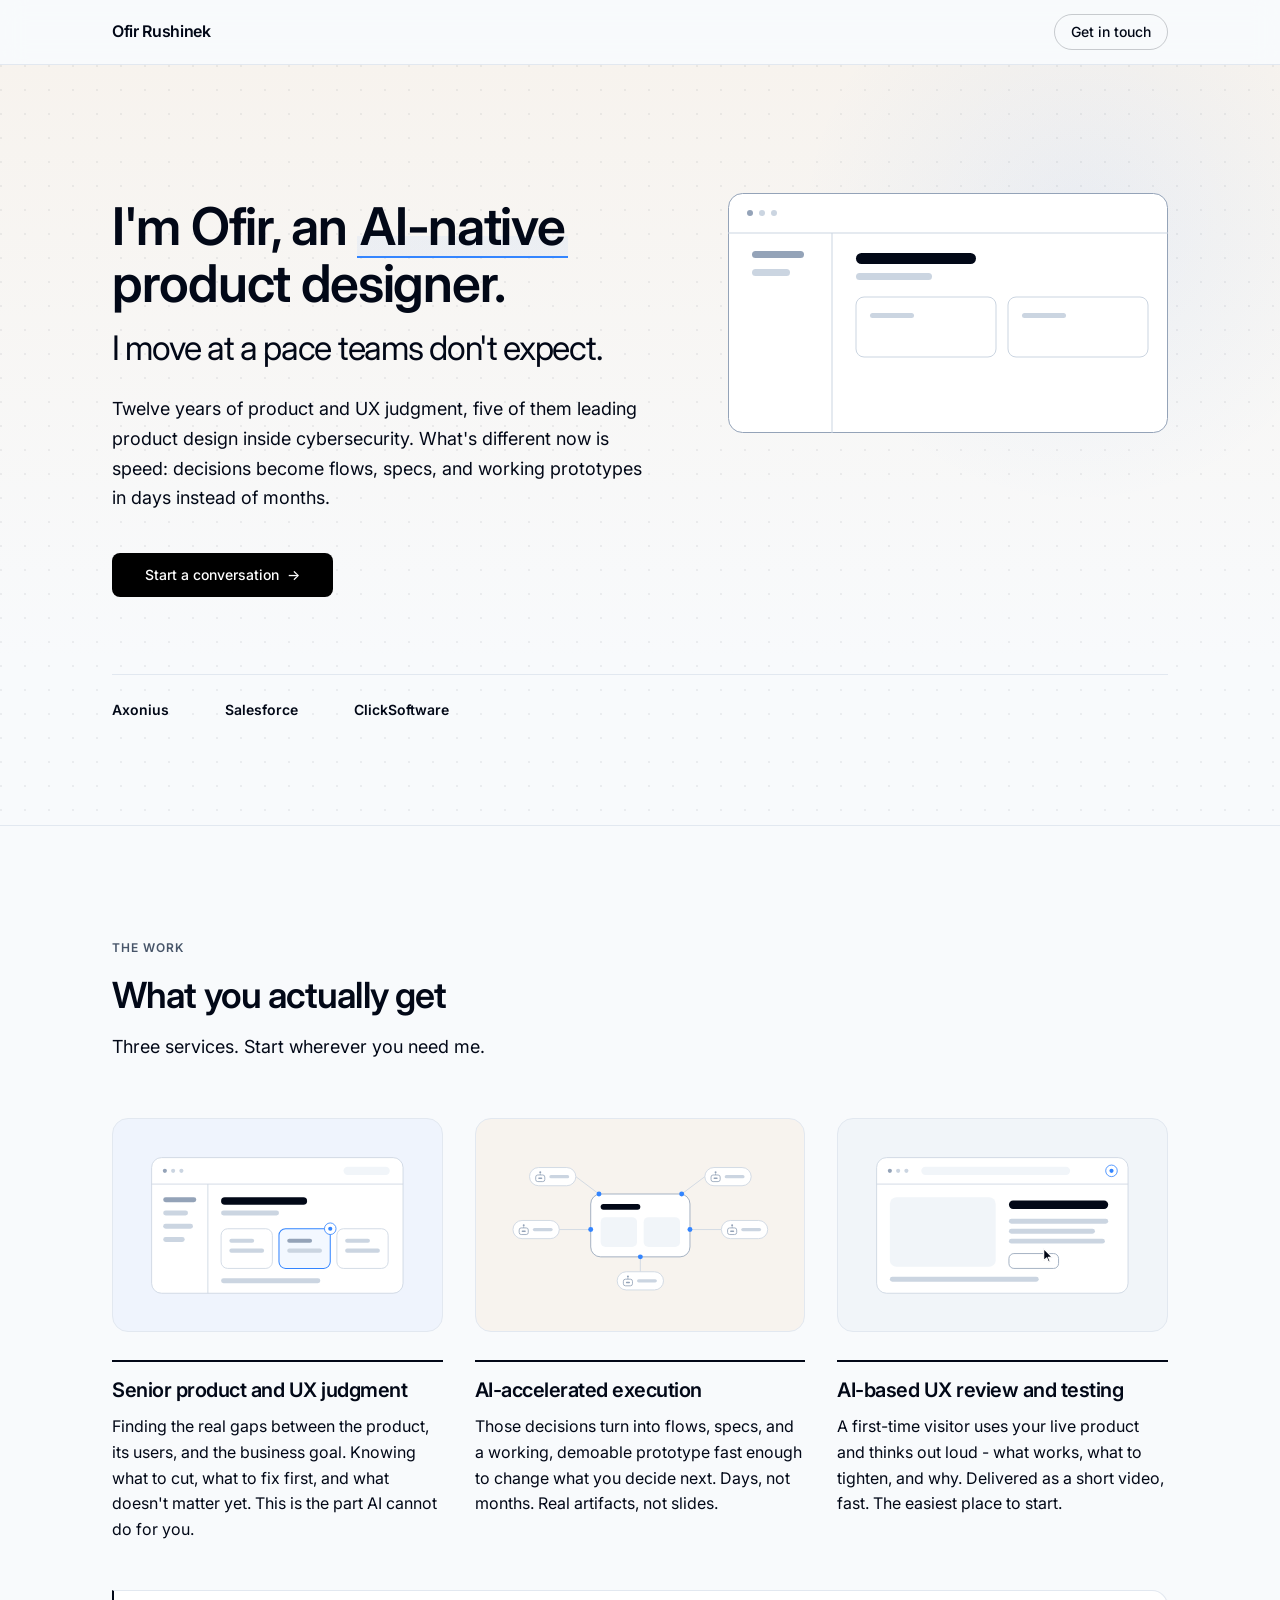
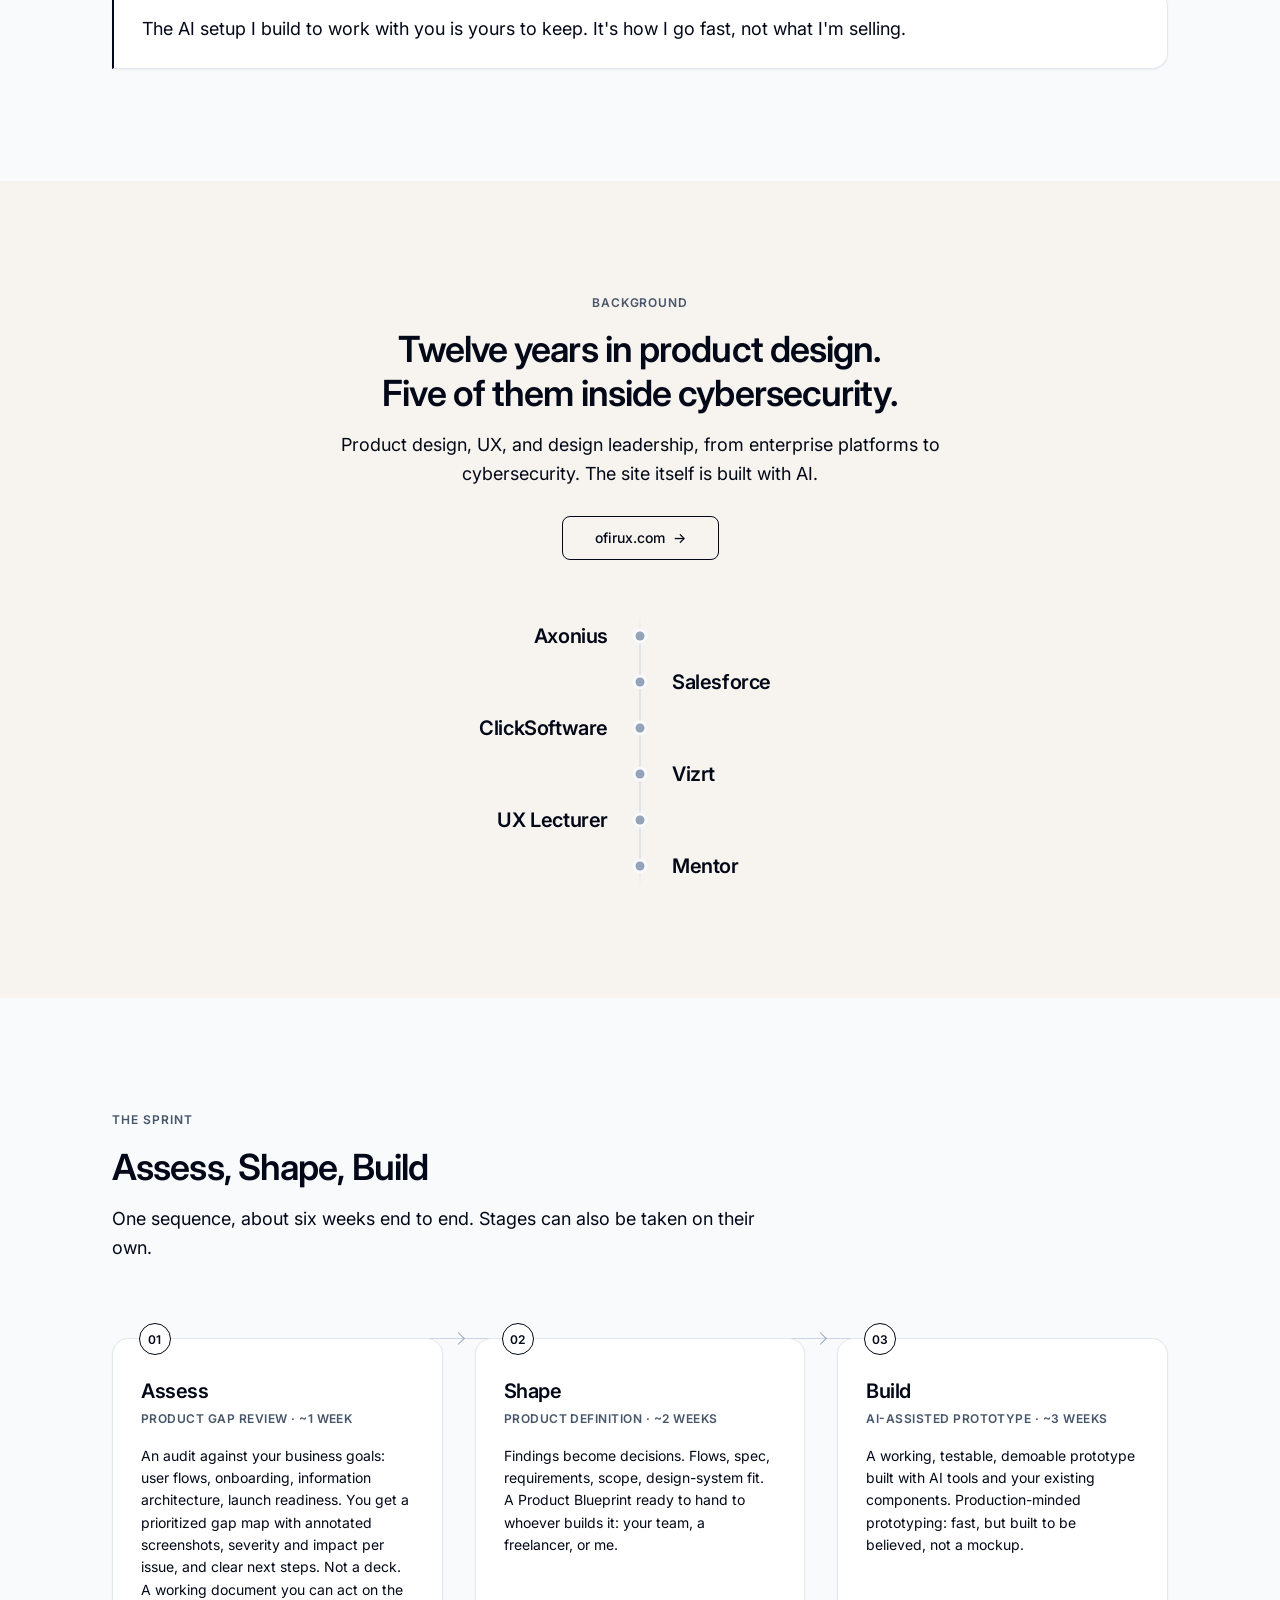
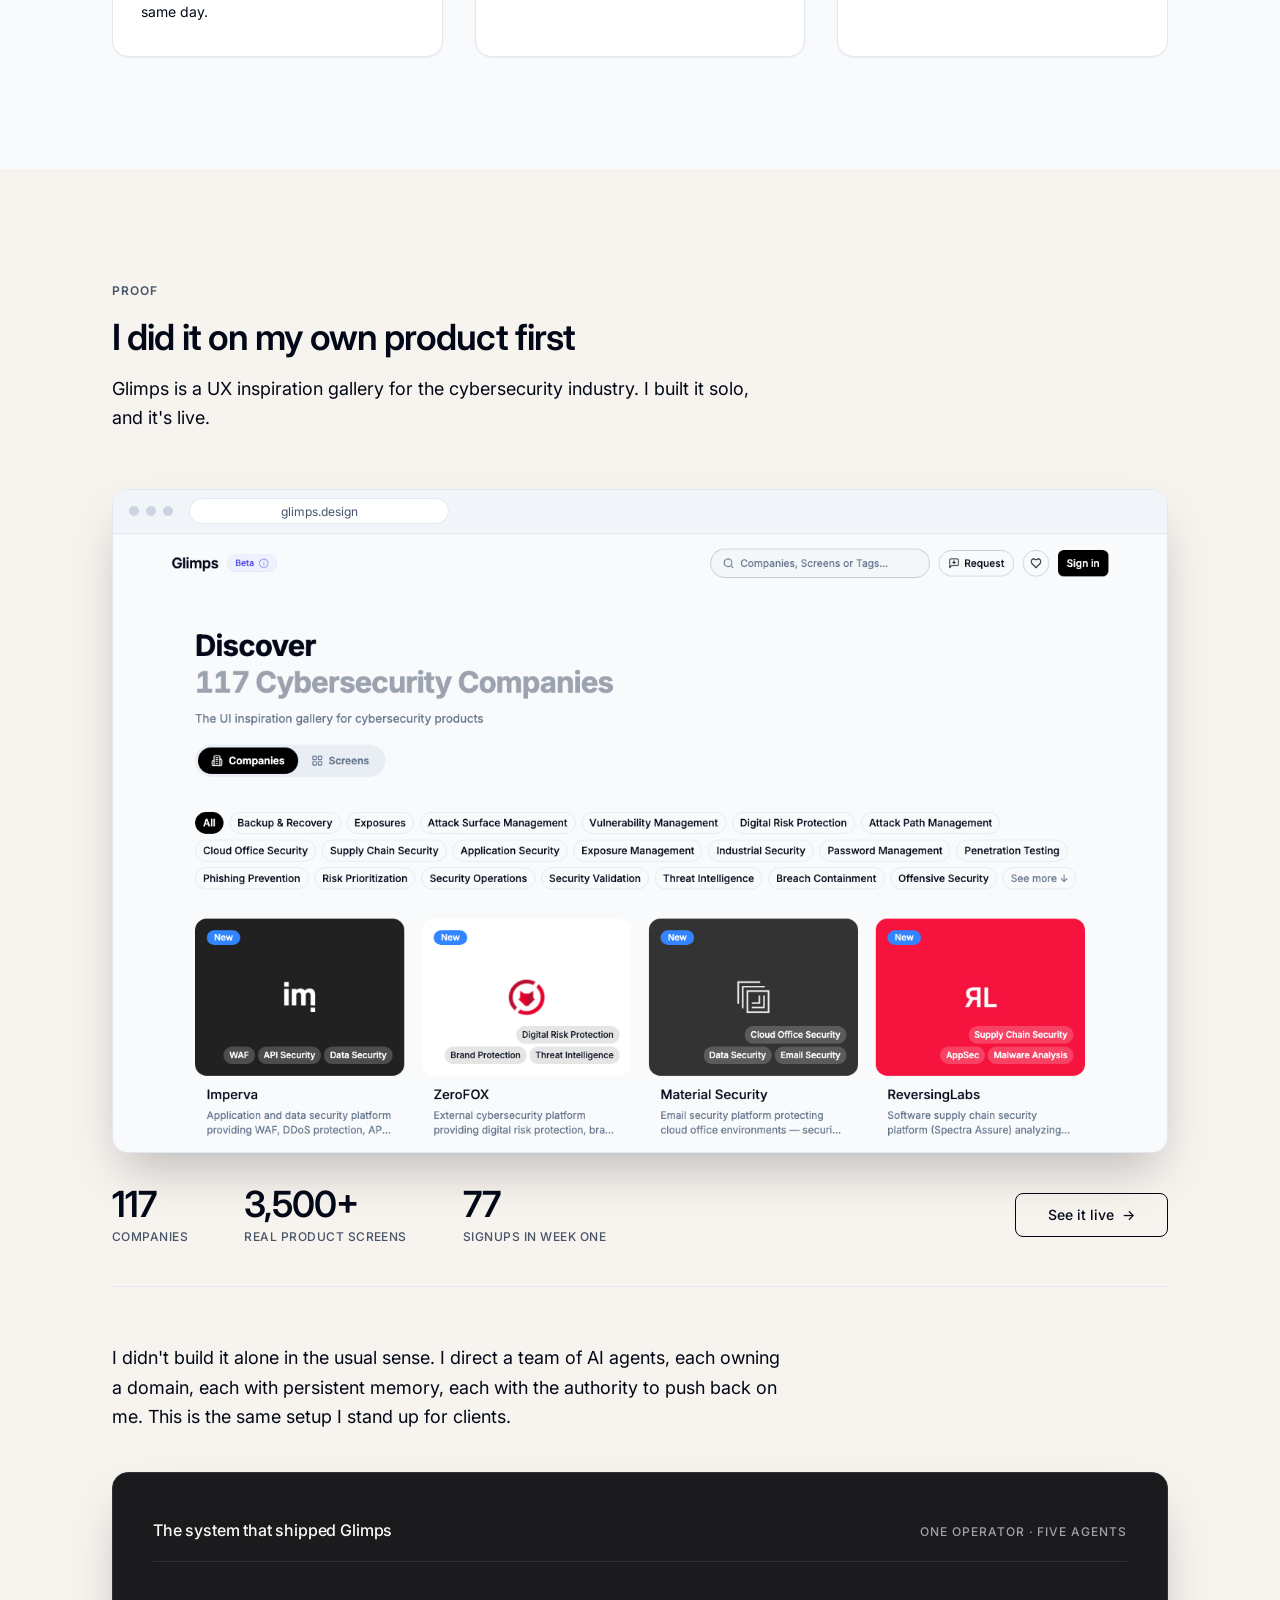
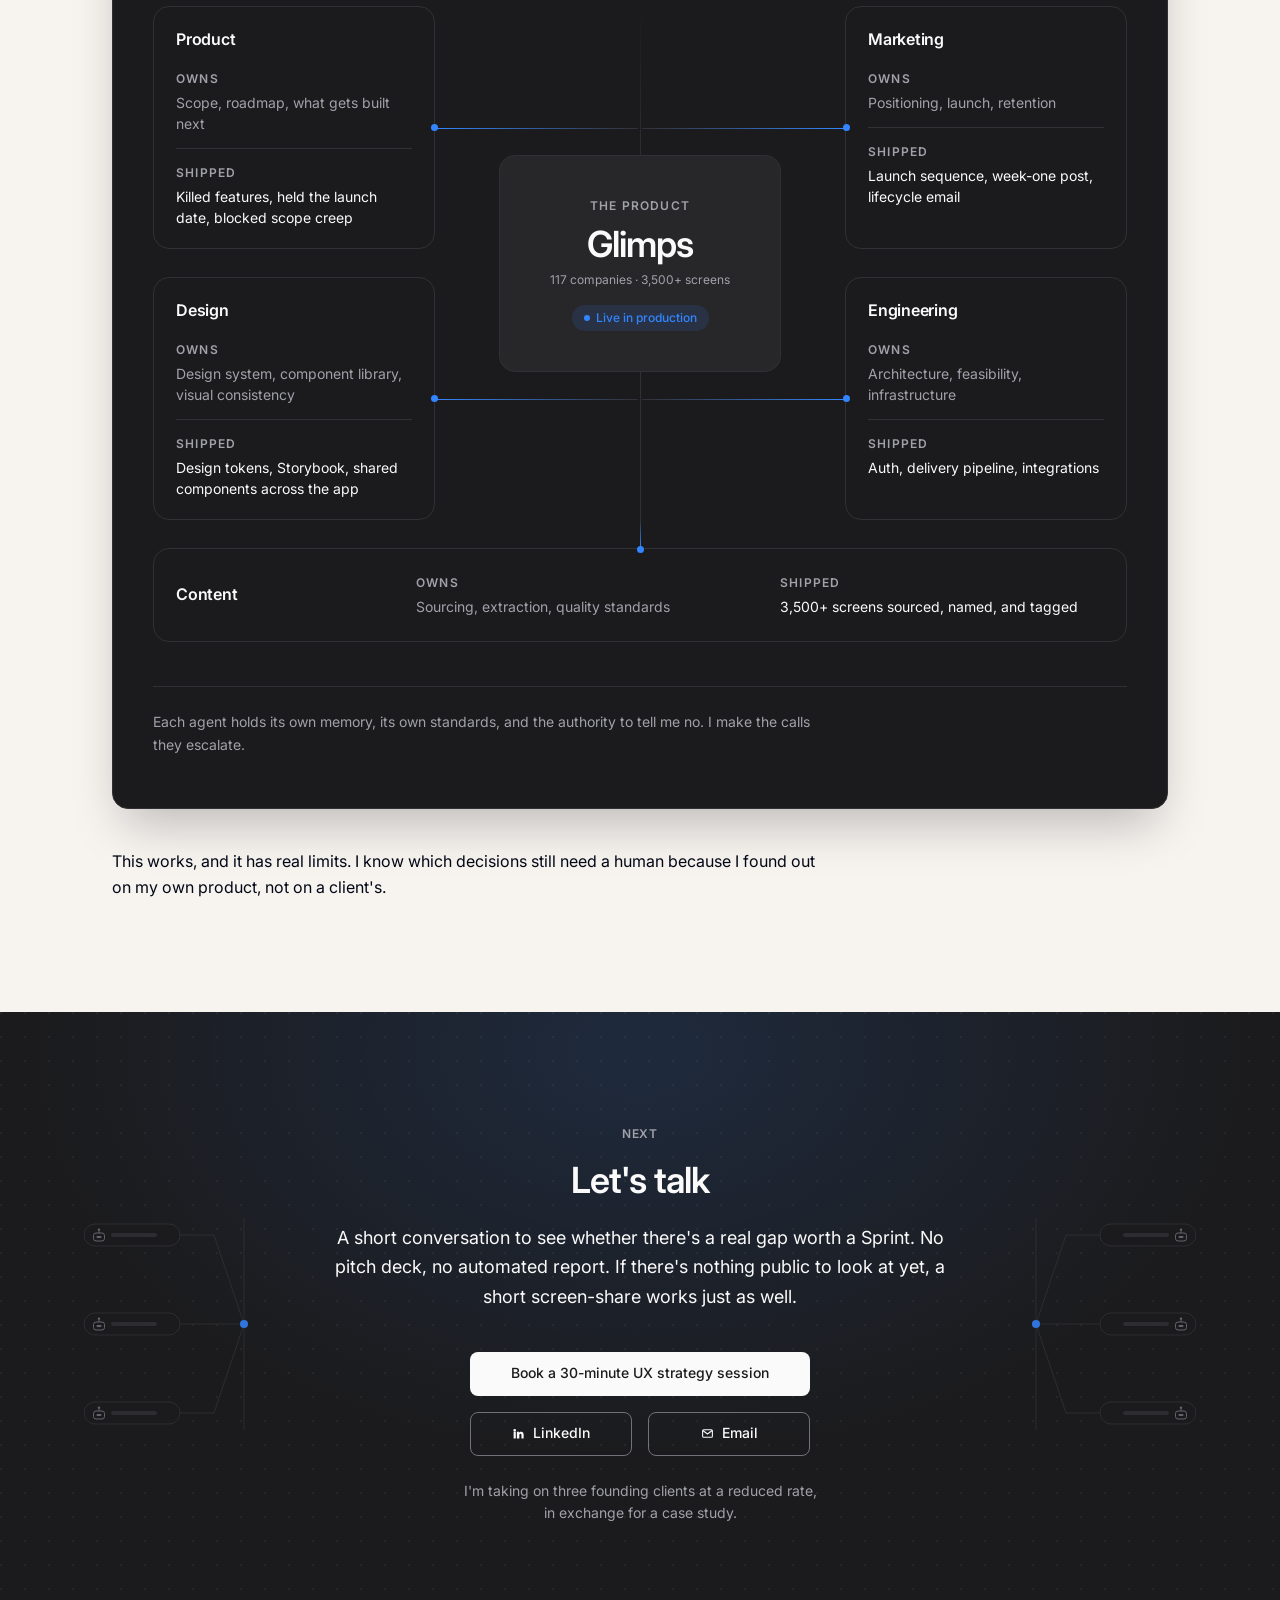
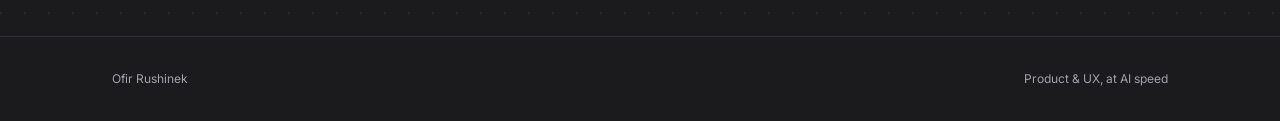
==== commit 29b05aa7: "Rebuild Background as centered alternating timeline; strip hero cred-bar to name-only Co-Authored-By" ====
--- a/index.html
+++ b/index.html
@@ -227,9 +227,9 @@
          inline credentials cannot hold together in one column (492px in round
          4, 544px after round 6 widened the copy - still not enough). -->
     <ul class="cred-bar">
-      <li><strong>Axonius</strong><span>Director of Product Design</span><span class="cred-meta">Cybersecurity &middot; 2021-2026</span></li>
-      <li><strong>Salesforce</strong><span>Senior Manager, UX/UI</span><span class="cred-meta">2020-2021</span></li>
-      <li><strong>ClickSoftware</strong><span>UX Lead</span><span class="cred-meta">2017-2020</span></li>
+      <li><strong>Axonius</strong></li>
+      <li><strong>Salesforce</strong></li>
+      <li><strong>ClickSoftware</strong></li>
     </ul>
   </div>
 </section>
@@ -399,84 +399,24 @@
      ========================================================================== -->
 <section class="section background">
   <div class="wrap">
-    <div class="section-head">
+    <div class="section-head bg-head">
       <p class="eyebrow">Background</p>
       <h2><span class="line">Twelve years in product design.</span> <span class="line">Five of them inside cybersecurity.</span></h2>
-    </div>
-
-    <!-- ROUND 4 - DENSITY AND RELATIONSHIP.
-         Cut: the three-stat row (it restated the h2 word for word, and its
-         36px numerals made this section rhyme with Proof and flatten it), the
-         section-sub (it restated the timeline directly below it), the second
-         Axonius title row, one credential line, and the portfolio block's own
-         eyebrow and rule.
-         Added: one eyebrow per column and a hairline between them, so the two
-         halves read as one statement in two parts rather than as two blocks
-         that happen to sit side by side. -->
-    <div class="bg-grid">
-
-      <!-- The spine-with-dots grammar is already the page's language (agent
-           diagram, mobile sprint rail). Reused here rather than inventing a
-           timeline style. Axonius is the only entry given a panel and an
-           accent dot: that is the "lead harder on cybersecurity" ask,
-           expressed in hierarchy instead of in adjectives. -->
-      <div class="bg-col">
-        <p class="eyebrow">Where I've done it</p>
-        <ol class="timeline">
-
-          <li class="role role-lead">
-            <div class="role-head">
-              <h3>Axonius</h3>
-              <span class="badge badge-dot">Cybersecurity</span>
-            </div>
-            <p class="role-title">Director of Product Design <span class="role-dates">Feb 2021 - Apr 2026</span></p>
-            <p class="role-body">Built the product design function from zero, joining as Head of Product Design. Led the design team and the front-end team.</p>
-          </li>
-
-          <!-- Detail descends down the timeline: two lines on Axonius, one on
-               Salesforce and ClickSoftware, none on Vizrt. That gradient is
-               what makes the shortest entry read as deliberate rather than as
-               a row that lost its copy. -->
-          <li class="role">
-            <h3>Salesforce</h3>
-            <p class="role-title">Senior Manager, UX/UI <span class="role-dates">Jan 2020 - Feb 2021</span></p>
-            <p class="role-body">Led the Israeli Service Cloud design team.</p>
-          </li>
-
-          <li class="role">
-            <h3>ClickSoftware</h3>
-            <p class="role-title">UX Lead <span class="role-dates">Jul 2017 - Jan 2020</span></p>
-            <p class="role-body">Established the UX and UI practice from scratch.</p>
-          </li>
-
-          <li class="role">
-            <h3>Vizrt</h3>
-            <p class="role-title">UX Designer <span class="role-dates">Nov 2015 - Jul 2017</span></p>
-          </li>
-
-        </ol>
-      </div>
-
-      <!-- Second proof asset. Glimps proves the agent system and a shipped
-           product; this proves twelve years of craft. Deliberately a link,
-           not a screenshot - see the styles.css note. -->
-      <aside class="bg-col bg-aside">
-        <p class="eyebrow">What came out of it</p>
-
-        <div class="portfolio">
-          <h3>Twelve years of work, in one place</h3>
-          <p>Product design, UX, and design leadership, from enterprise platforms to cybersecurity. The site itself is built with AI.</p>
-          <a class="btn btn-secondary" href="https://ofirux.com" target="_blank" rel="noopener noreferrer">ofirux.com <span class="arrow" aria-hidden="true">&rarr;</span></a>
-        </div>
-
-        <!-- Same .cred-bar component as the hero, stacked instead of inline. -->
-        <ul class="cred-bar cred-bar-stack">
-          <li><strong>UX Lecturer</strong><span>Netcraft Academy, 2021-2023</span></li>
-          <li><strong>Mentor</strong><span>ADPList and MentorCruise, since 2021</span></li>
-        </ul>
-      </aside>
-
-    </div>
+      <p class="section-sub">Product design, UX, and design leadership, from enterprise platforms to cybersecurity. The site itself is built with AI.</p>
+      <a class="btn btn-secondary bg-head-btn" href="https://ofirux.com" target="_blank" rel="noopener noreferrer">ofirux.com <span class="arrow" aria-hidden="true">&rarr;</span></a>
+    </div>
+
+    <!-- Centred career timeline: one spine down the middle, entries alternate
+         left/right, each reduced to a single monochrome wordmark (no role
+         titles, no dates - per Ofir). Collapses to a left rail below 720px. -->
+    <ol class="ctl">
+      <li class="ctl-item ctl-left"><span class="ctl-name">Axonius</span></li>
+      <li class="ctl-item ctl-right"><span class="ctl-name">Salesforce</span></li>
+      <li class="ctl-item ctl-left"><span class="ctl-name">ClickSoftware</span></li>
+      <li class="ctl-item ctl-right"><span class="ctl-name">Vizrt</span></li>
+      <li class="ctl-item ctl-left"><span class="ctl-name">UX Lecturer</span></li>
+      <li class="ctl-item ctl-right"><span class="ctl-name">Mentor</span></li>
+    </ol>
   </div>
 </section>
 
--- a/styles.css
+++ b/styles.css
@@ -618,14 +618,6 @@
 .cred-bar .cred-meta {
   font-weight: 400;
   color: var(--foreground-secondary);
-}
-
-/* Stacked modifier, used by the Background section's "also" list. Same
-   component, different axis - no second credential style on the page. */
-.cred-bar-stack {
-  flex-direction: column;
-  gap: 16px;
-  margin: 32px 0 0;
 }
 
 /* --------------------------------------------------------------------------
@@ -1087,213 +1079,104 @@
 }
 
 /* --------------------------------------------------------------------------
-   6.5 BACKGROUND (added round 3, cut back round 4)
-   The judgment half of the offer. Two parts: a career timeline (the
-   substance) and the portfolio it produced.
-
-   ZERO new visual vocabulary. It reuses, in order:
-     the spine + dot   from the agent diagram / mobile sprint rail
-     the card family   (white, 1px --border, 16px radius)
-     .badge            with the .hub-badge accent-dot treatment
-     .btn-secondary    the outline button
-     .cred-bar         stacked instead of inline
-
-   ROUND 4, (a) DENSITY. Ofir: "It's a bit too crowded compared to the rest of
-   the sections. I want it to be more minimalistic."
-     - The three-stat row is gone. It restated the h2 directly above it word
-       for word ("Twelve years... Five of them inside cybersecurity"), and a
-       second row of 36px numerals made this section rhyme with Proof, which
-       flattened the one place those numerals actually have to land.
-     - The section-sub is gone: it restated the timeline immediately below it.
-     - The second Axonius title row is gone; the promotion is now a clause in
-       the role body, so every entry has exactly one title line.
-     - One credential line is gone (see the .cred-bar-stack note in the HTML).
-
-   ROUND 4, (b) RELATIONSHIP. Ofir: "It's not that explainable or clear that
-   the left side is my path and the right side is the expansion and the focus
-   of my portfolio." Fixed by naming both halves rather than by separating
-   them: one eyebrow per column ("Where I've done it" / "What came out of
-   it"), plus a hairline in the gutter that binds them into a single object.
-   Naming was the right lever because the two genuinely are one statement;
-   splitting them into two sections would have made the page longer to say
-   less.
-
-   ON THE PORTFOLIO BEING A LINK, NOT A SCREENSHOT: ofirux.com is a dark
-   full-bleed photographic hero on a yellow accent. Framed next to the Glimps
-   capture it would put a second browser window and a third accent color on
-   the page, and it would pull attention off the one screenshot that has to
-   land. The link does the job; the visual would cost more than it returns.
+   6.5 BACKGROUND - centred career timeline (rebuilt session 40)
+   Ofir cut the two-column "where I've done it / what came out of it" layout.
+   The section is now a centred header (title + one-line summary + the ofirux
+   link) over a single spine down the middle, entries alternating left/right.
+   Each entry is reduced to one monochrome wordmark - no role titles, no dates -
+   so the eye reads a career at a glance rather than a resume. Condensed on
+   purpose: the ofirux.com reference had too much air.
+
+   Zero new tokens. Reuses the spine + dot grammar (agent diagram / sprint
+   rail), --text-h2 at the page's -0.02em display tracking, the line-work
+   tokens, and .section-sub / .btn-secondary for the header. Collapses to a
+   left rail below 720px (see the media block).
    -------------------------------------------------------------------------- */
-.bg-grid {
-  display: grid;
-  grid-template-columns: minmax(0, 1.4fr) minmax(0, 1fr);
-  gap: 64px;
-  align-items: stretch;
-}
-
-/* The hairline that makes the two columns one object. Three deliberate
-   choices in it:
-     - it sits in the middle of the 64px gutter, not on the column edge, so it
-       reads as a division of one block rather than as the border of the
-       right-hand one;
-     - align-items:stretch runs it the full height of the taller column, so it
-       is a division of the section rather than an outline of the shorter
-       column's content;
-     - it fades out at the base on exactly the same gradient the timeline
-       spine two columns to its left already uses, so the two vertical lines
-       in this section terminate the same way instead of one stopping dead. */
-.bg-aside {
+.bg-head {
+  margin-left: auto;
+  margin-right: auto;
+  text-align: center;
+}
+
+.bg-head .section-sub {
+  margin: 16px auto 0;
+}
+
+.bg-head-btn {
+  margin-top: 28px;
+}
+
+/* Capped narrower than the 1120px container so the two columns of names sit
+   near the spine instead of drifting to the page edges. */
+.ctl {
+  list-style: none;
   position: relative;
-  padding-left: 32px;
-  margin-left: -32px;
-}
-
-.bg-aside::before {
+  max-width: 760px;
+  margin: 0 auto;
+  padding: 8px 0;
+}
+
+/* The spine: 1px down the exact centre, faded at both ends so it does not stop
+   dead - the terminated-line grammar the rest of the page already uses. */
+.ctl::before {
   content: "";
   position: absolute;
-  left: 0;
+  left: 50%;
   top: 0;
   bottom: 0;
+  transform: translateX(-50%);
   width: 1px;
   background: linear-gradient(to bottom,
-    var(--border) 0%, var(--border) 76%, transparent 100%);
-}
-
-.bg-col > .eyebrow { margin-bottom: 20px; }
-
-/* --- the timeline --- */
-.timeline {
-  list-style: none;
+    transparent 0%, var(--line) 10%, var(--line) 90%, transparent 100%);
+}
+
+/* Each entry is a two-column row; the name sits in one half and is pulled
+   toward the spine. Rows are single-line, so the vertical pitch stays tight. */
+.ctl-item {
   position: relative;
-  margin: 0;
-  padding: 0 0 0 36px;
-}
-
-/* The spine. Starts at the centre of the Axonius accent dot (34.5px: the dot
-   top is derived at 31px below, plus half of its 7px) so the line reads as
-   emerging from the current role, and fades out at the base so it runs back
-   in time rather than stopping at an arbitrary point. Same grammar as the
-   agent diagram's rail. */
-.timeline::before {
+  display: grid;
+  grid-template-columns: 1fr 1fr;
+  margin-bottom: 22px;
+}
+
+.ctl-item:last-child { margin-bottom: 0; }
+
+/* Node dot, centred on the spine and on the name's optical middle. 9px with a
+   3px --background halo so the spine does not run visibly through it. */
+.ctl-item::before {
   content: "";
   position: absolute;
-  left: 6px;
-  top: 34.5px;
-  bottom: 0;
-  width: 1px;
-  background: linear-gradient(to bottom,
-    var(--line) 0%, var(--line) 78%, transparent 100%);
-}
-
-.role {
-  position: relative;
-  margin-bottom: 36px;
-}
-
-.role:last-child { margin-bottom: 0; }
-
-/* Dot on the spine. 7px, the same size the agent-diagram nodes use.
-   left: -33.5px = spine at 6px, minus half the dot, minus the 36px padding.
-   Vertical centre is derived, not eyeballed: the company name is 16px at
-   line-height 1.2 (19.2px box), so its optical centre is 9.6px down and the
-   7px dot starts at 6px. */
-.role::before {
-  content: "";
-  position: absolute;
-  left: -33.5px;
-  top: 6px;
-  width: 7px;
-  height: 7px;
+  left: 50%;
+  top: 50%;
+  transform: translate(-50%, -50%);
+  width: 9px;
+  height: 9px;
   border-radius: var(--radius-full);
   background: var(--line-strong);
-}
-
-/* Axonius: the only entry given a panel and the only accent dot. This is
-   where the cybersecurity leadership sits, so it gets the weight.
-
-   Round 4, Ofir: "the weight jump is abrupt rather than deliberate." The
-   shadow was the abrupt part - it lifted this entry onto a different plane
-   from three entries that are plain text. Dropping it turns a floating card
-   into a panel: still unmistakably the emphasised entry (fill, border, 20px
-   name, badge, accent dot) but sitting in the same plane as the rest.
-   Padding came down 26/28 -> 22/24 in the same pass. */
-.role-lead {
-  background: var(--card);
-  border: 1px solid var(--border);
-  border-radius: var(--radius-lg);
-  padding: 22px 24px;
-}
-
-/* Panel: 22px padding, then half of the 25.2px .role-head row (the badge is
-   taller than the 20px h3 and sets that row's height), minus half the dot. */
-.role-lead::before {
-  background: var(--accent);
-  top: 31px;
-}
-
-.role-head {
-  display: flex;
-  align-items: center;
-  flex-wrap: wrap;
-  gap: 6px 12px;
-  margin-bottom: 12px;
-}
-
-.role h3 {
-  font-size: var(--text-h3);
-  margin: 0 0 6px;
-}
-
-.role-lead h3 {
+  box-shadow: 0 0 0 3px var(--background);
+}
+
+/* The wordmark: monochrome near-black, one weight, tightened tracking so a
+   plain company name reads as a set mark, not as body text. Left column by
+   default, right-aligned toward the spine. */
+.ctl-name {
+  grid-column: 1;
+  justify-self: end;
+  text-align: right;
+  padding-right: 32px;
   font-size: var(--text-h2);
-  margin: 0;
-}
-
-.role-title {
-  display: flex;
-  flex-wrap: wrap;
-  align-items: baseline;
-  gap: 2px 12px;
-  font-size: var(--text-sm);
-  font-weight: 500;
+  font-weight: 600;
+  letter-spacing: -0.02em;
+  line-height: 1.2;
   color: var(--foreground);
-  margin: 0 0 4px;
-}
-
-.role-dates {
-  font-size: var(--text-caption);
-  font-weight: 400;
-  color: var(--foreground-secondary);
-  white-space: nowrap;
-}
-
-.role-body {
-  font-size: var(--text-sm);
-  line-height: 1.6;
-  color: var(--foreground);
-  margin: 8px 0 0;
-}
-
-.role-lead .role-body {
-  font-size: var(--text-body);
-  margin-top: 14px;
-}
-
-/* --- aside: portfolio + the record that isn't a job ---
-   Round 4: the portfolio block used to carry its own eyebrow ("Portfolio")
-   and a 2px --foreground top rule. With the column eyebrow above it, the
-   eyebrow was a duplicate label and the rule was a second "this is
-   significant" marker inside a column that already has one. Both removed;
-   the column hairline now does the structural job. */
-.portfolio h3 {
-  font-size: var(--text-h2);
-  margin: 0 0 12px;
-}
-
-.portfolio p {
-  font-size: var(--text-body);
-  color: var(--foreground);
-  margin: 0 0 24px;
+}
+
+.ctl-right .ctl-name {
+  grid-column: 2;
+  justify-self: start;
+  text-align: left;
+  padding-right: 0;
+  padding-left: 32px;
 }
 
 /* --------------------------------------------------------------------------
@@ -2160,21 +2043,6 @@
   .pillar-grid { grid-template-columns: minmax(0, 1fr); gap: 48px; }
   .pillar-art { padding: 28px; }
 
-  /* Background: timeline first, then the aside. The timeline is the substance,
-     so it keeps the top of the section when the columns stack. The gutter
-     hairline becomes a horizontal rule, which is the same "one object, two
-     parts" signal turned through ninety degrees. */
-  .bg-grid { grid-template-columns: minmax(0, 1fr); gap: 40px; }
-
-  .bg-aside {
-    border-top: 1px solid var(--border);
-    padding-left: 0;
-    margin-left: 0;
-    padding-top: 40px;
-  }
-
-  .bg-aside::before { display: none; }
-
   /* Sprint collapses to one column but stays a sequence: the rail turns
      vertical, the chevrons point down. */
   .stage-grid {
@@ -2245,7 +2113,7 @@
 
   .hero { padding: 80px 0 64px; }
   .hero-title { line-height: 1.14; }
-  .cred-bar:not(.cred-bar-stack) { margin-top: 48px; gap: 16px 32px; }
+  .cred-bar { margin-top: 48px; gap: 16px 32px; }
 
   .door-grid { grid-template-columns: minmax(0, 1fr); gap: 20px; }
   .door-grid .door:last-child { grid-column: auto; }
@@ -2256,22 +2124,21 @@
   .door-art svg { width: 104px; }
   .stage { padding: 36px 24px 28px; }
 
-  .timeline { padding-left: 28px; }
-  .timeline::before { left: 5px; top: 32.5px; }
-  .role::before { left: -26.5px; }
-  .role { margin-bottom: 28px; }
-  .role-lead { padding: 20px; }
-  .role-lead h3 { font-size: var(--text-h3); }
-  /* 20px padding + half the 25.2px badge-height role-head row, minus half the dot */
-  .role-lead::before { top: 29px; }
-  .role-lead .role-body { font-size: var(--text-sm); }
-  /* "Director of Product Design" plus its dates no longer fit on one line at
-     phone widths, so the title stacks its dates deterministically rather than
-     leaving it to flex-wrap. */
-  .role-lead .role-title { flex-direction: column; align-items: flex-start; gap: 2px; }
-  .portfolio h3 { font-size: var(--text-h3); }
-  .portfolio p { font-size: var(--text-sm); }
-  .portfolio .btn { width: 100%; }
+  /* Background timeline: the centred spine collapses to a single left rail and
+     every name left-aligns to it. */
+  .ctl { max-width: none; padding: 4px 0; }
+  .ctl::before { left: 4px; transform: none; }
+  .ctl-item { grid-template-columns: minmax(0, 1fr); margin-bottom: 18px; }
+  .ctl-name,
+  .ctl-right .ctl-name {
+    grid-column: 1;
+    justify-self: start;
+    text-align: left;
+    padding: 0 0 0 28px;
+    font-size: var(--text-h3);
+  }
+  .ctl-item::before { left: 4px; }
+  .bg-head .btn { width: 100%; }
 
   .note { padding: 20px 22px; font-size: var(--text-body); }
 
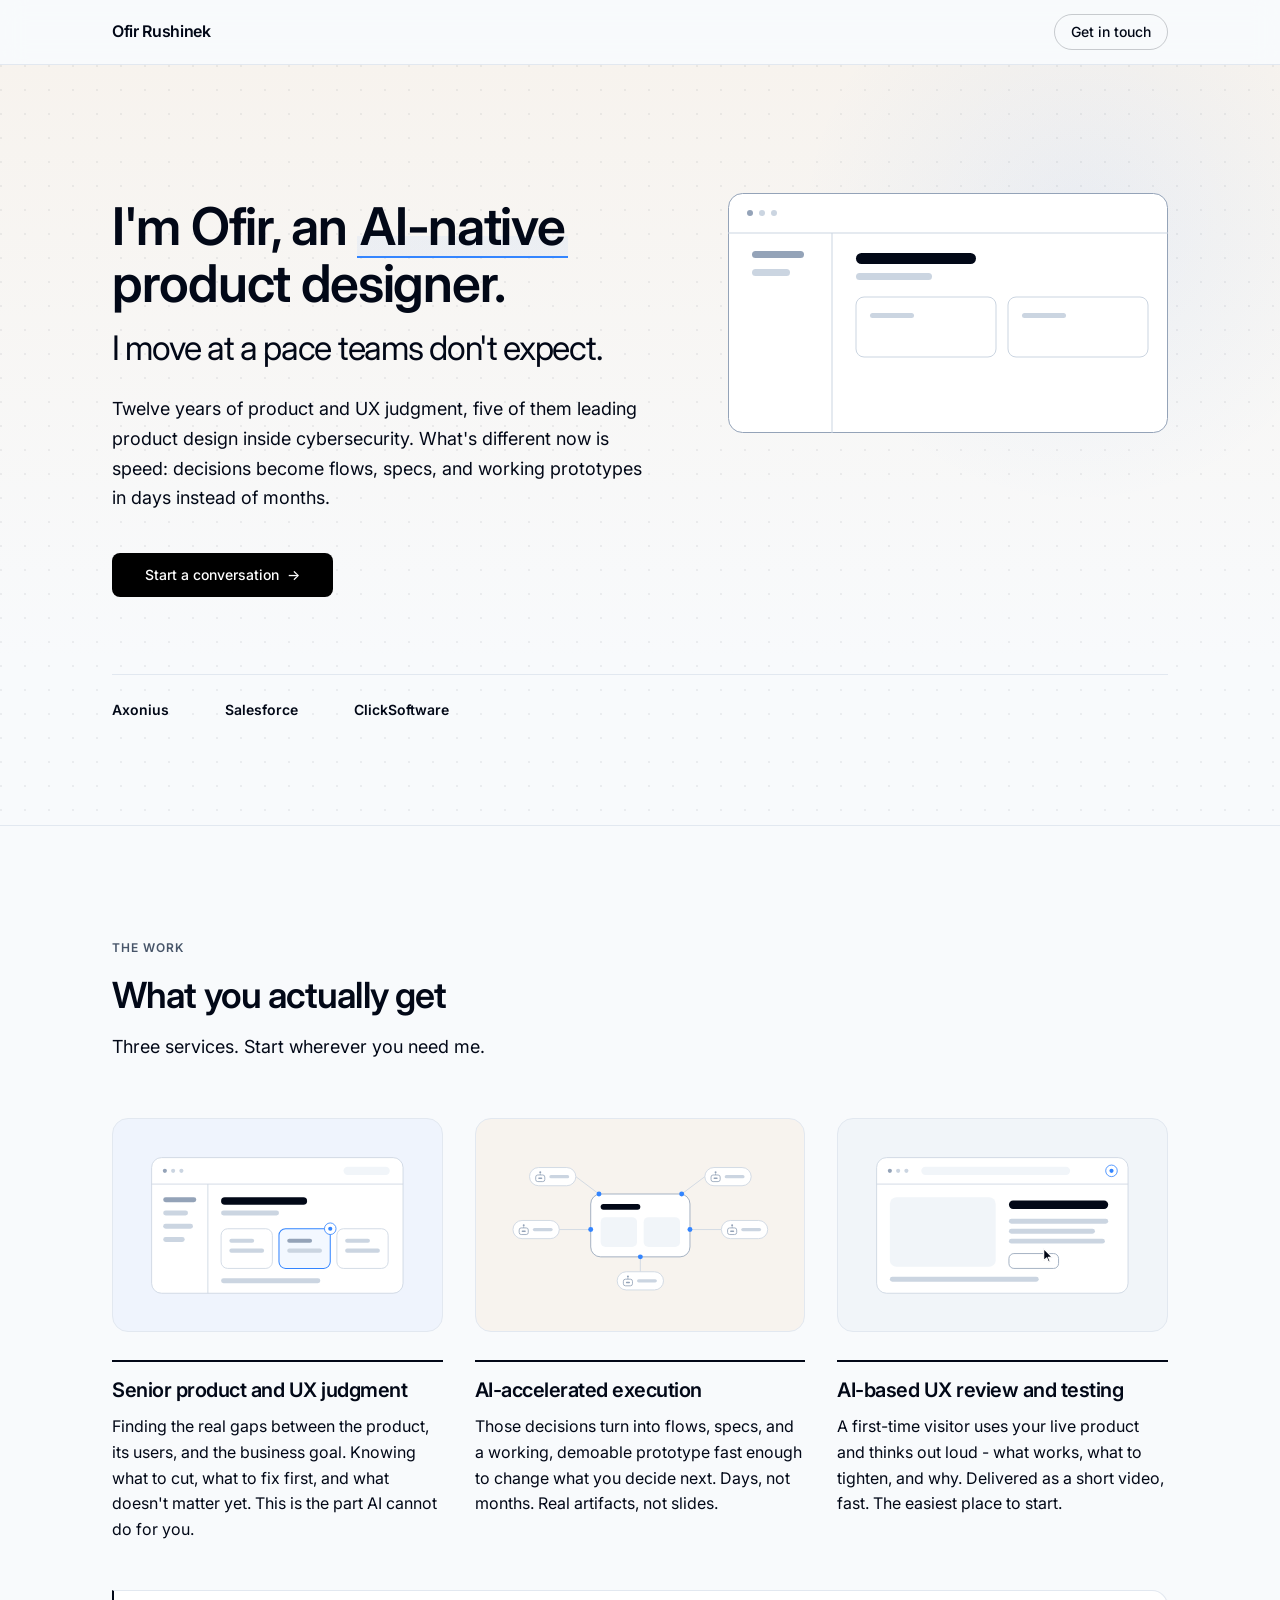
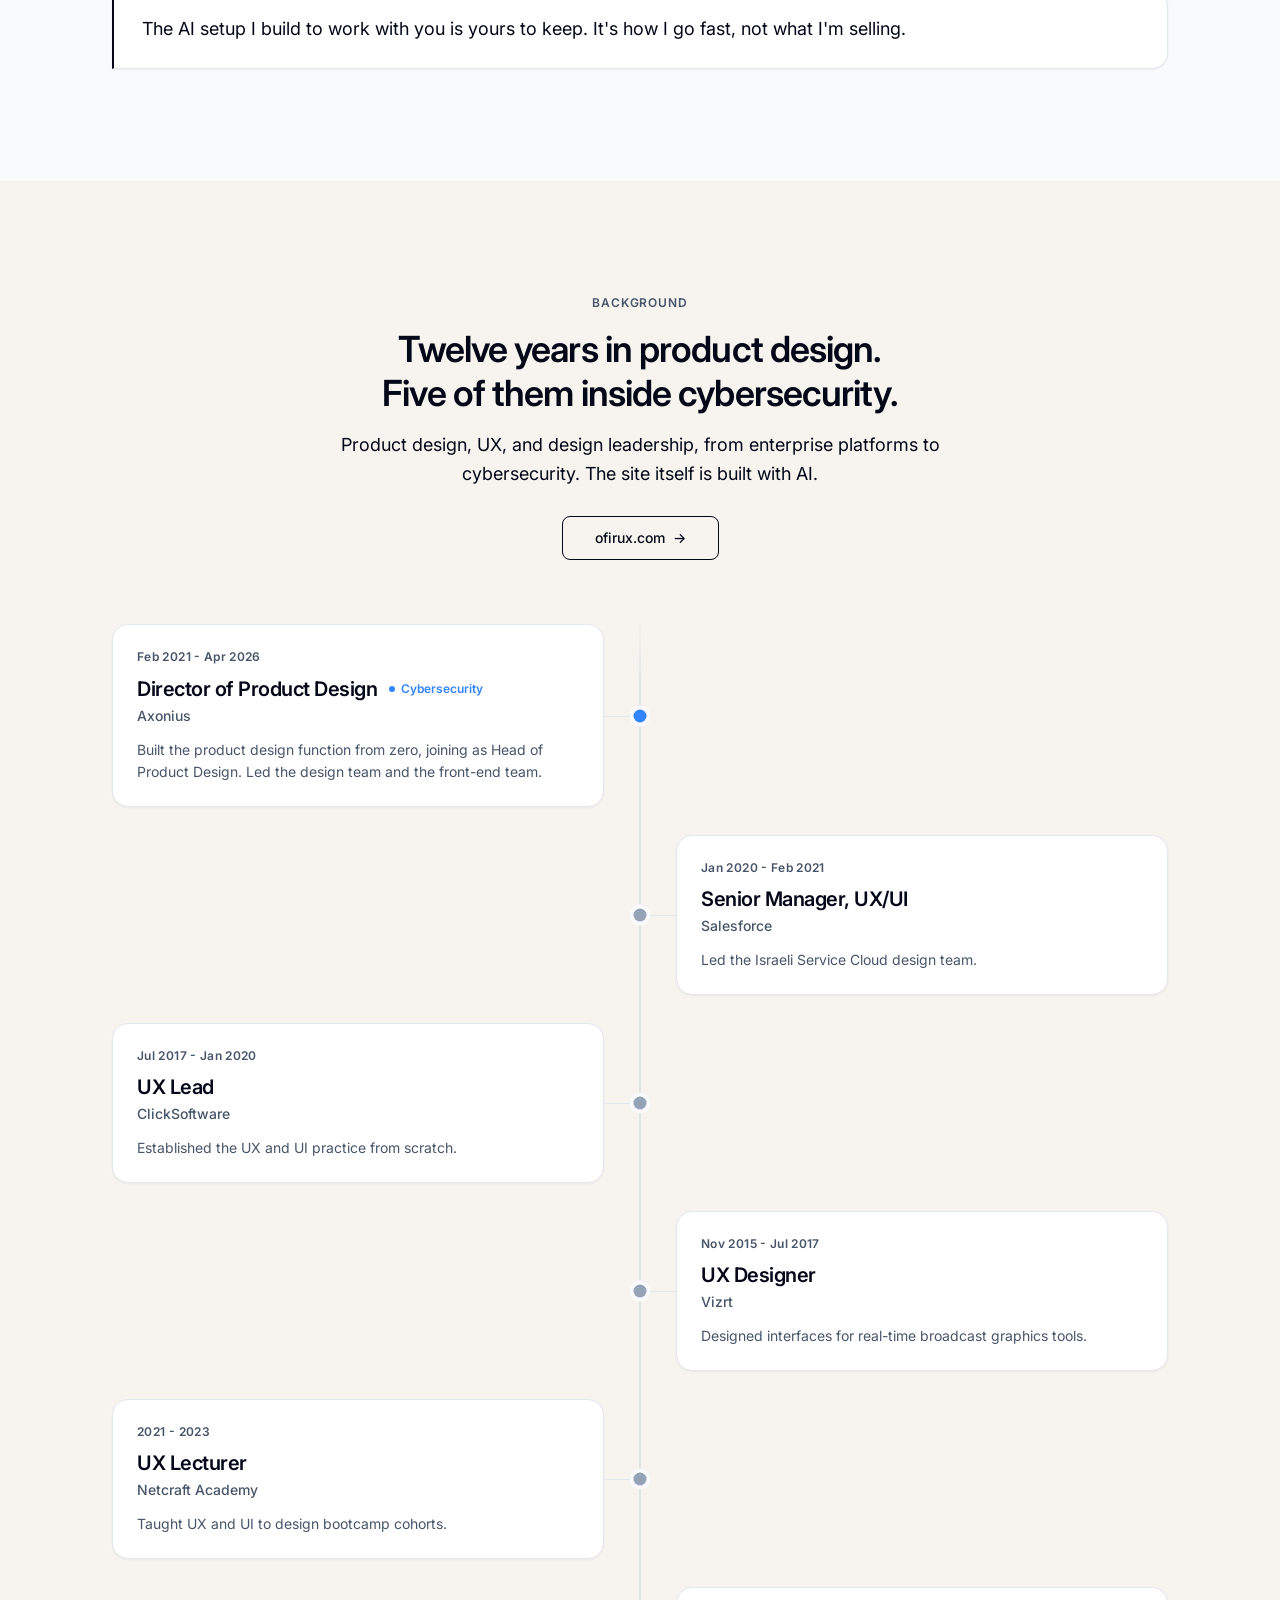
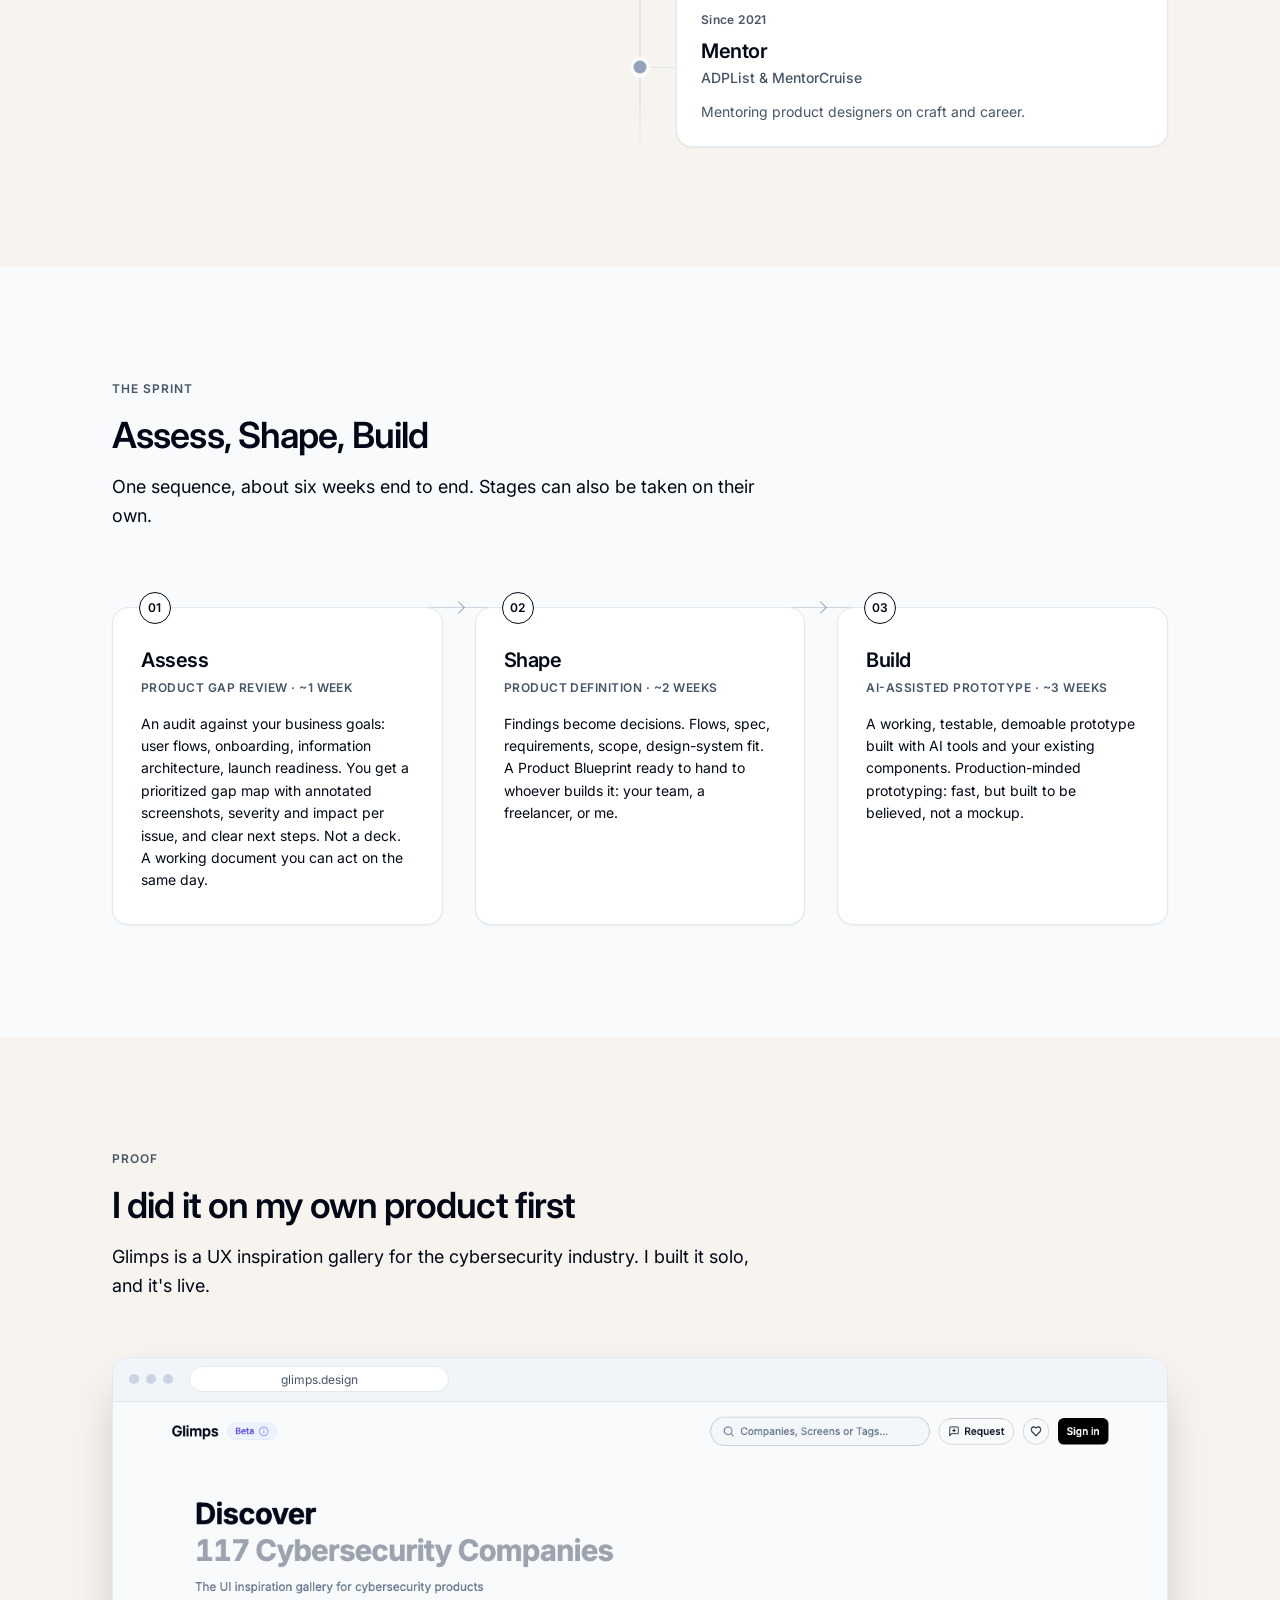
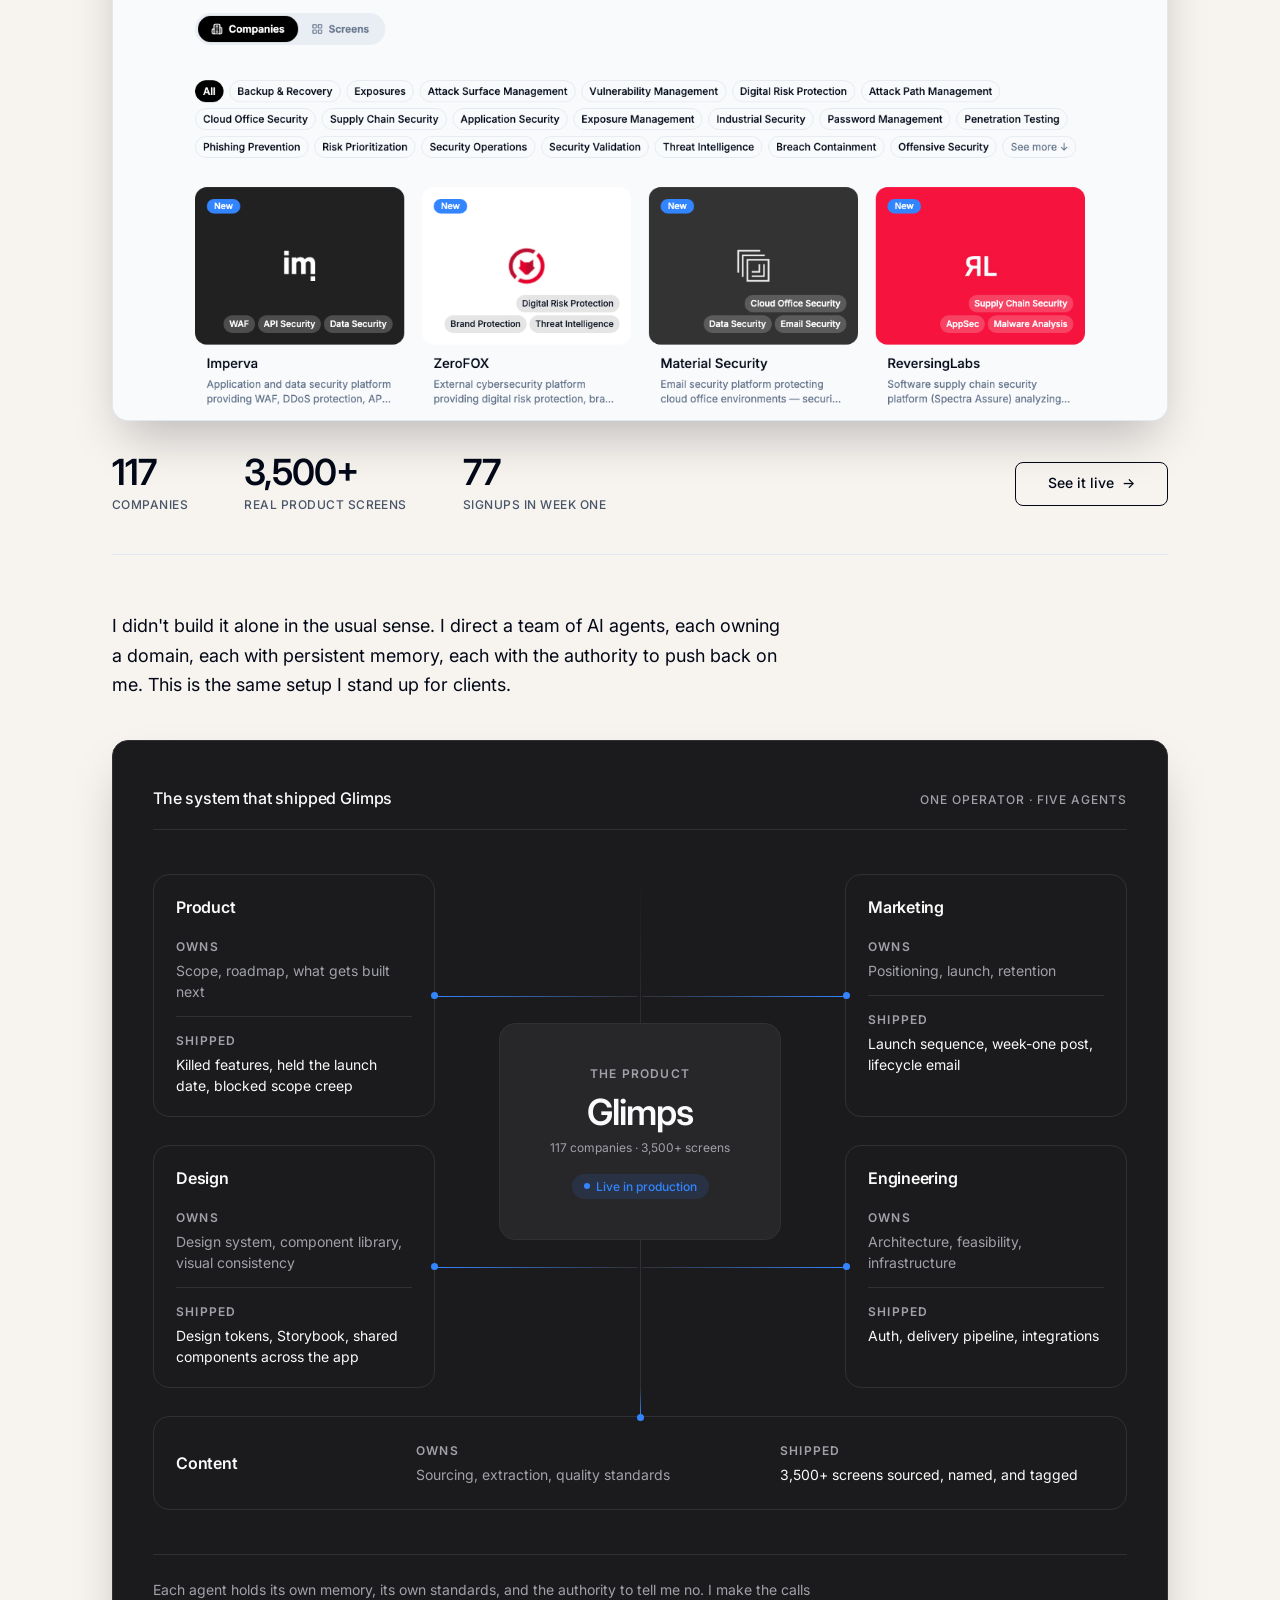
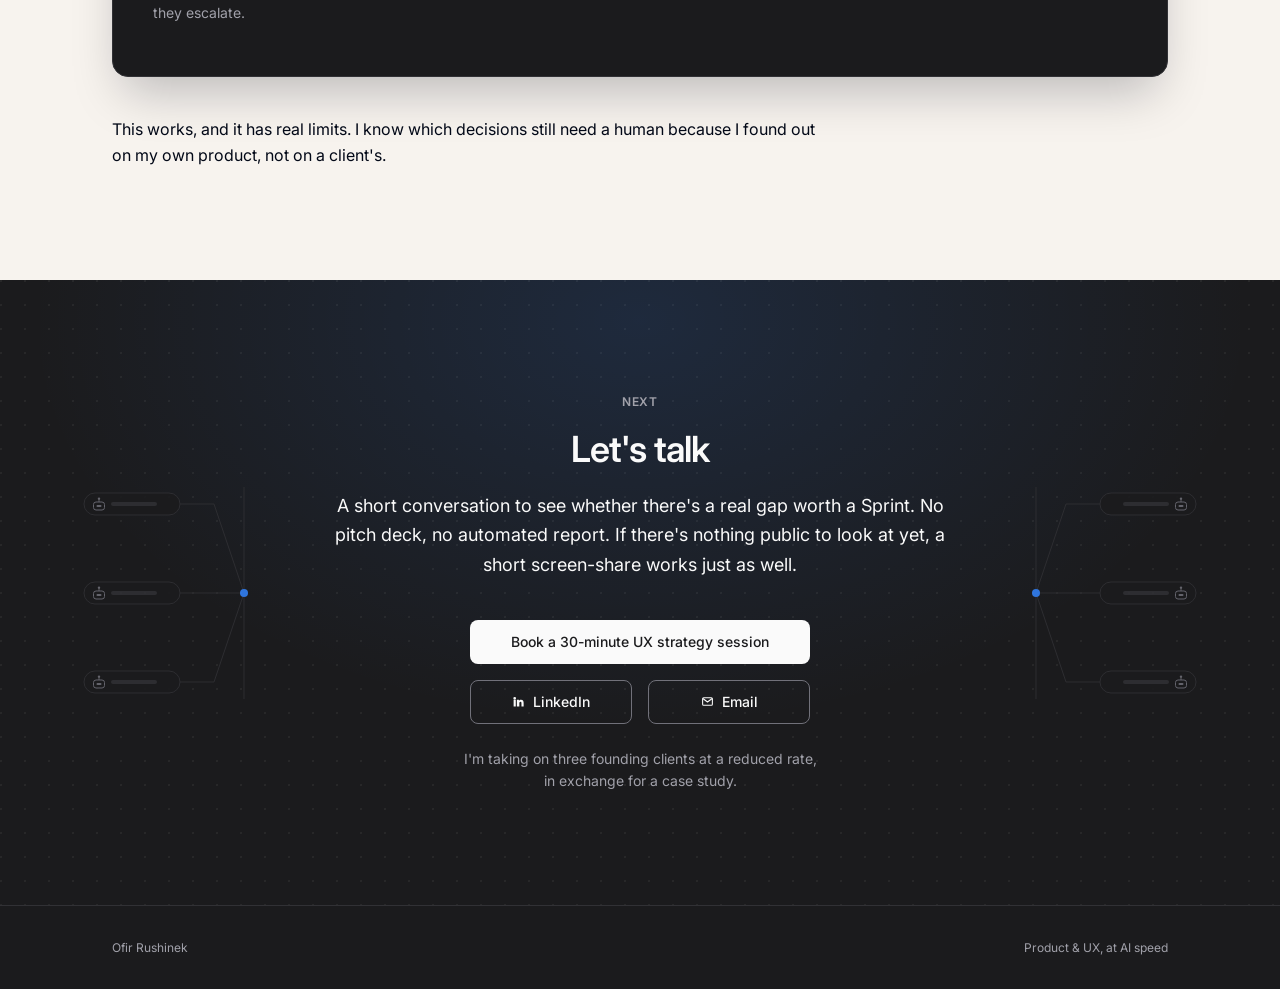
==== commit 4083c525: "Rebuild career timeline as rich alternating cards (date, role, company, detail) Co-Authored-By: Clau" ====
--- a/index.html
+++ b/index.html
@@ -406,16 +406,62 @@
       <a class="btn btn-secondary bg-head-btn" href="https://ofirux.com" target="_blank" rel="noopener noreferrer">ofirux.com <span class="arrow" aria-hidden="true">&rarr;</span></a>
     </div>
 
-    <!-- Centred career timeline: one spine down the middle, entries alternate
-         left/right, each reduced to a single monochrome wordmark (no role
-         titles, no dates - per Ofir). Collapses to a left rail below 720px. -->
-    <ol class="ctl">
-      <li class="ctl-item ctl-left"><span class="ctl-name">Axonius</span></li>
-      <li class="ctl-item ctl-right"><span class="ctl-name">Salesforce</span></li>
-      <li class="ctl-item ctl-left"><span class="ctl-name">ClickSoftware</span></li>
-      <li class="ctl-item ctl-right"><span class="ctl-name">Vizrt</span></li>
-      <li class="ctl-item ctl-left"><span class="ctl-name">UX Lecturer</span></li>
-      <li class="ctl-item ctl-right"><span class="ctl-name">Mentor</span></li>
+    <!-- Centred career timeline. Entries alternate left/right on one spine;
+         each is a card with date, role, company and a line of detail (the
+         richness of the ofirux.com timeline, in this page's card language).
+         Collapses to a left rail below 720px. -->
+    <ol class="tl">
+      <li class="tl-item tl-left tl-cyber">
+        <div class="tl-card">
+          <span class="tl-date">Feb 2021 - Apr 2026</span>
+          <div class="tl-headrow">
+            <h3 class="tl-role">Director of Product Design</h3>
+            <span class="tl-tag">Cybersecurity</span>
+          </div>
+          <span class="tl-company">Axonius</span>
+          <p class="tl-desc">Built the product design function from zero, joining as Head of Product Design. Led the design team and the front-end team.</p>
+        </div>
+      </li>
+      <li class="tl-item tl-right">
+        <div class="tl-card">
+          <span class="tl-date">Jan 2020 - Feb 2021</span>
+          <div class="tl-headrow"><h3 class="tl-role">Senior Manager, UX/UI</h3></div>
+          <span class="tl-company">Salesforce</span>
+          <p class="tl-desc">Led the Israeli Service Cloud design team.</p>
+        </div>
+      </li>
+      <li class="tl-item tl-left">
+        <div class="tl-card">
+          <span class="tl-date">Jul 2017 - Jan 2020</span>
+          <div class="tl-headrow"><h3 class="tl-role">UX Lead</h3></div>
+          <span class="tl-company">ClickSoftware</span>
+          <p class="tl-desc">Established the UX and UI practice from scratch.</p>
+        </div>
+      </li>
+      <li class="tl-item tl-right">
+        <div class="tl-card">
+          <span class="tl-date">Nov 2015 - Jul 2017</span>
+          <div class="tl-headrow"><h3 class="tl-role">UX Designer</h3></div>
+          <span class="tl-company">Vizrt</span>
+          <p class="tl-desc">Designed interfaces for real-time broadcast graphics tools.</p>
+        </div>
+      </li>
+      <li class="tl-item tl-left">
+        <div class="tl-card">
+          <span class="tl-date">2021 - 2023</span>
+          <div class="tl-headrow"><h3 class="tl-role">UX Lecturer</h3></div>
+          <span class="tl-company">Netcraft Academy</span>
+          <p class="tl-desc">Taught UX and UI to design bootcamp cohorts.</p>
+        </div>
+      </li>
+      <li class="tl-item tl-right">
+        <div class="tl-card">
+          <span class="tl-date">Since 2021</span>
+          <div class="tl-headrow"><h3 class="tl-role">Mentor</h3></div>
+          <span class="tl-company">ADPList &amp; MentorCruise</span>
+          <p class="tl-desc">Mentoring product designers on craft and career.</p>
+        </div>
+      </li>
     </ol>
   </div>
 </section>
--- a/styles.css
+++ b/styles.css
@@ -1106,19 +1106,20 @@
   margin-top: 28px;
 }
 
-/* Capped narrower than the 1120px container so the two columns of names sit
-   near the spine instead of drifting to the page edges. */
-.ctl {
+/* The timeline: a single centred spine with cards alternating left and right.
+   Rich cards (date, role, company, a line of detail) in the page's card
+   language - white fill, 1px --border, 16px radius, shadow-sm to md on hover.
+   Zero new tokens. Collapses to a left rail below 720px. */
+.tl {
   list-style: none;
   position: relative;
-  max-width: 760px;
+  max-width: var(--container);
   margin: 0 auto;
   padding: 8px 0;
 }
 
-/* The spine: 1px down the exact centre, faded at both ends so it does not stop
-   dead - the terminated-line grammar the rest of the page already uses. */
-.ctl::before {
+/* The spine down the exact centre, faded at both ends. */
+.tl::before {
   content: "";
   position: absolute;
   left: 50%;
@@ -1127,56 +1128,129 @@
   transform: translateX(-50%);
   width: 1px;
   background: linear-gradient(to bottom,
-    transparent 0%, var(--line) 10%, var(--line) 90%, transparent 100%);
-}
-
-/* Each entry is a two-column row; the name sits in one half and is pulled
-   toward the spine. Rows are single-line, so the vertical pitch stays tight. */
-.ctl-item {
+    transparent 0%, var(--line) 6%, var(--line) 94%, transparent 100%);
+}
+
+/* Two-column row; the card fills one half. The 72px gutter splits to 36px
+   either side of the spine. */
+.tl-item {
   position: relative;
   display: grid;
   grid-template-columns: 1fr 1fr;
-  margin-bottom: 22px;
-}
-
-.ctl-item:last-child { margin-bottom: 0; }
-
-/* Node dot, centred on the spine and on the name's optical middle. 9px with a
-   3px --background halo so the spine does not run visibly through it. */
-.ctl-item::before {
+  column-gap: 72px;
+  align-items: center;
+  margin-bottom: 28px;
+}
+
+.tl-item:last-child { margin-bottom: 0; }
+
+/* Node on the spine, centred on the card. 13px with a 4px --background halo so
+   the spine reads as passing behind it. */
+.tl-item::before {
   content: "";
   position: absolute;
   left: 50%;
   top: 50%;
   transform: translate(-50%, -50%);
-  width: 9px;
-  height: 9px;
+  width: 13px;
+  height: 13px;
   border-radius: var(--radius-full);
   background: var(--line-strong);
-  box-shadow: 0 0 0 3px var(--background);
-}
-
-/* The wordmark: monochrome near-black, one weight, tightened tracking so a
-   plain company name reads as a set mark, not as body text. Left column by
-   default, right-aligned toward the spine. */
-.ctl-name {
+  box-shadow: 0 0 0 4px var(--background);
+  z-index: 1;
+}
+
+/* The current, cybersecurity role gets the one accent node - the emphasis
+   carried in hierarchy, not in adjectives. */
+.tl-cyber::before { background: var(--accent); }
+
+.tl-card {
+  position: relative;
   grid-column: 1;
-  justify-self: end;
-  text-align: right;
-  padding-right: 32px;
+  background: var(--card);
+  border: 1px solid var(--border);
+  border-radius: var(--radius-lg);
+  box-shadow: var(--shadow-sm);
+  padding: 22px 24px;
+  transition: box-shadow var(--dur) var(--ease), border-color var(--dur) var(--ease);
+}
+
+.tl-right .tl-card { grid-column: 2; }
+
+.tl-card:hover {
+  box-shadow: var(--shadow-md);
+  border-color: var(--line);
+}
+
+/* Hairline connector from the card to the spine (36px = half the 72px gutter). */
+.tl-card::after {
+  content: "";
+  position: absolute;
+  top: 50%;
+  width: 36px;
+  height: 1px;
+  background: var(--border);
+}
+
+.tl-left .tl-card::after { right: -36px; }
+.tl-right .tl-card::after { left: -36px; }
+
+.tl-date {
+  display: block;
+  font-size: var(--text-caption);
+  font-weight: 600;
+  letter-spacing: 0.03em;
+  color: var(--foreground-secondary);
+  margin-bottom: 10px;
+}
+
+.tl-headrow {
+  display: flex;
+  align-items: center;
+  flex-wrap: wrap;
+  gap: 6px 12px;
+  margin-bottom: 4px;
+}
+
+.tl-role {
   font-size: var(--text-h2);
   font-weight: 600;
-  letter-spacing: -0.02em;
-  line-height: 1.2;
   color: var(--foreground);
-}
-
-.ctl-right .ctl-name {
-  grid-column: 2;
-  justify-self: start;
-  text-align: left;
-  padding-right: 0;
-  padding-left: 32px;
+  margin: 0;
+}
+
+/* Accent-dot tag (hub-badge pattern): the dot is decorative, so it carries the
+   accent without owing a text-contrast ratio. */
+.tl-tag {
+  display: inline-flex;
+  align-items: center;
+  gap: 6px;
+  font-size: var(--text-caption);
+  font-weight: 600;
+  color: var(--accent);
+}
+
+.tl-tag::before {
+  content: "";
+  width: 6px;
+  height: 6px;
+  border-radius: var(--radius-full);
+  background: var(--accent);
+}
+
+.tl-company {
+  display: block;
+  font-size: var(--text-sm);
+  font-weight: 500;
+  color: var(--foreground-secondary);
+  margin-bottom: 12px;
+}
+
+.tl-desc {
+  font-size: var(--text-sm);
+  line-height: 1.6;
+  color: var(--foreground-secondary);
+  margin: 0;
 }
 
 /* --------------------------------------------------------------------------
@@ -2124,20 +2198,15 @@
   .door-art svg { width: 104px; }
   .stage { padding: 36px 24px 28px; }
 
-  /* Background timeline: the centred spine collapses to a single left rail and
-     every name left-aligns to it. */
-  .ctl { max-width: none; padding: 4px 0; }
-  .ctl::before { left: 4px; transform: none; }
-  .ctl-item { grid-template-columns: minmax(0, 1fr); margin-bottom: 18px; }
-  .ctl-name,
-  .ctl-right .ctl-name {
-    grid-column: 1;
-    justify-self: start;
-    text-align: left;
-    padding: 0 0 0 28px;
-    font-size: var(--text-h3);
-  }
-  .ctl-item::before { left: 4px; }
+  /* Career timeline: the centred spine becomes a single left rail; every card
+     sits to its right, full width. */
+  .tl { max-width: none; padding: 4px 0; }
+  .tl::before { left: 7px; transform: none; }
+  .tl-item { grid-template-columns: minmax(0, 1fr); column-gap: 0; align-items: start; margin-bottom: 16px; }
+  .tl-card, .tl-right .tl-card { grid-column: 1; margin-left: 34px; }
+  .tl-card::after { display: none; }
+  .tl-item::before { left: 7px; top: 30px; transform: translate(-50%, 0); }
+  .tl-role { font-size: var(--text-h3); }
   .bg-head .btn { width: 100%; }
 
   .note { padding: 20px 22px; font-size: var(--text-body); }
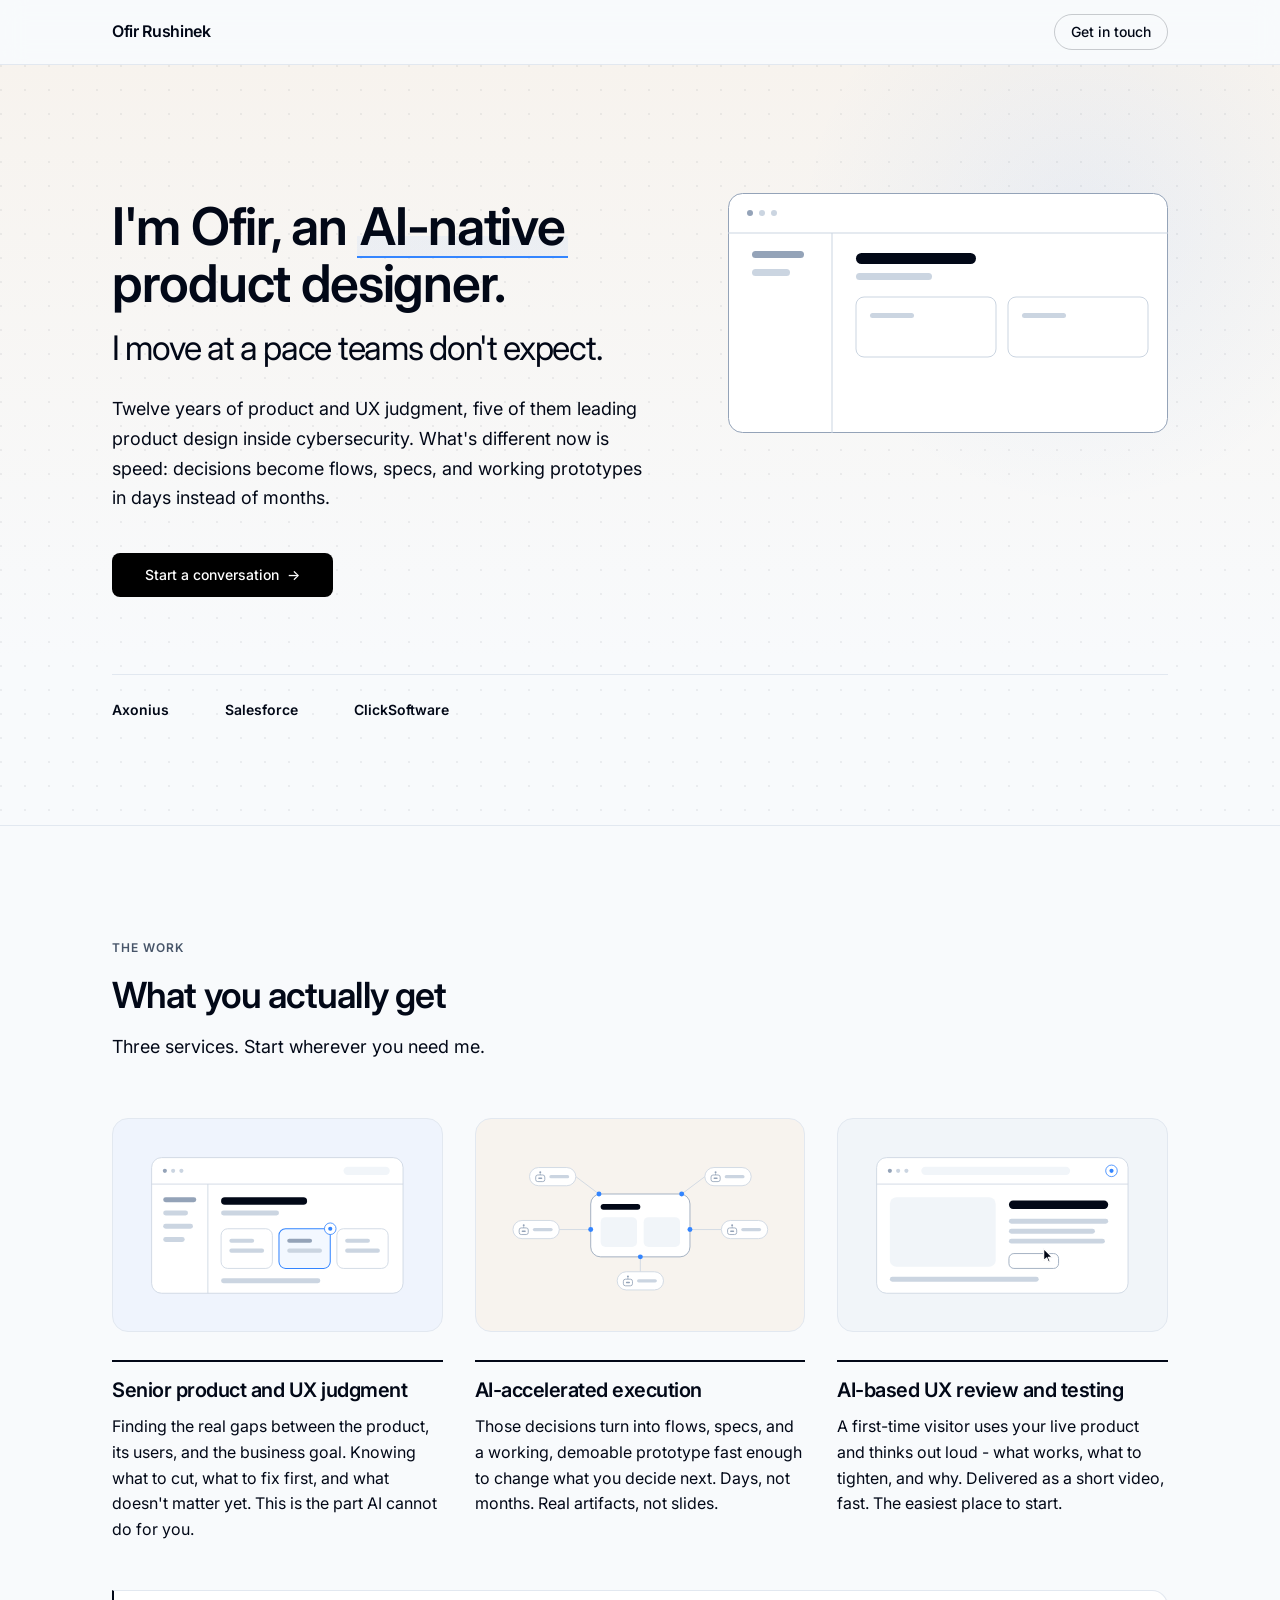
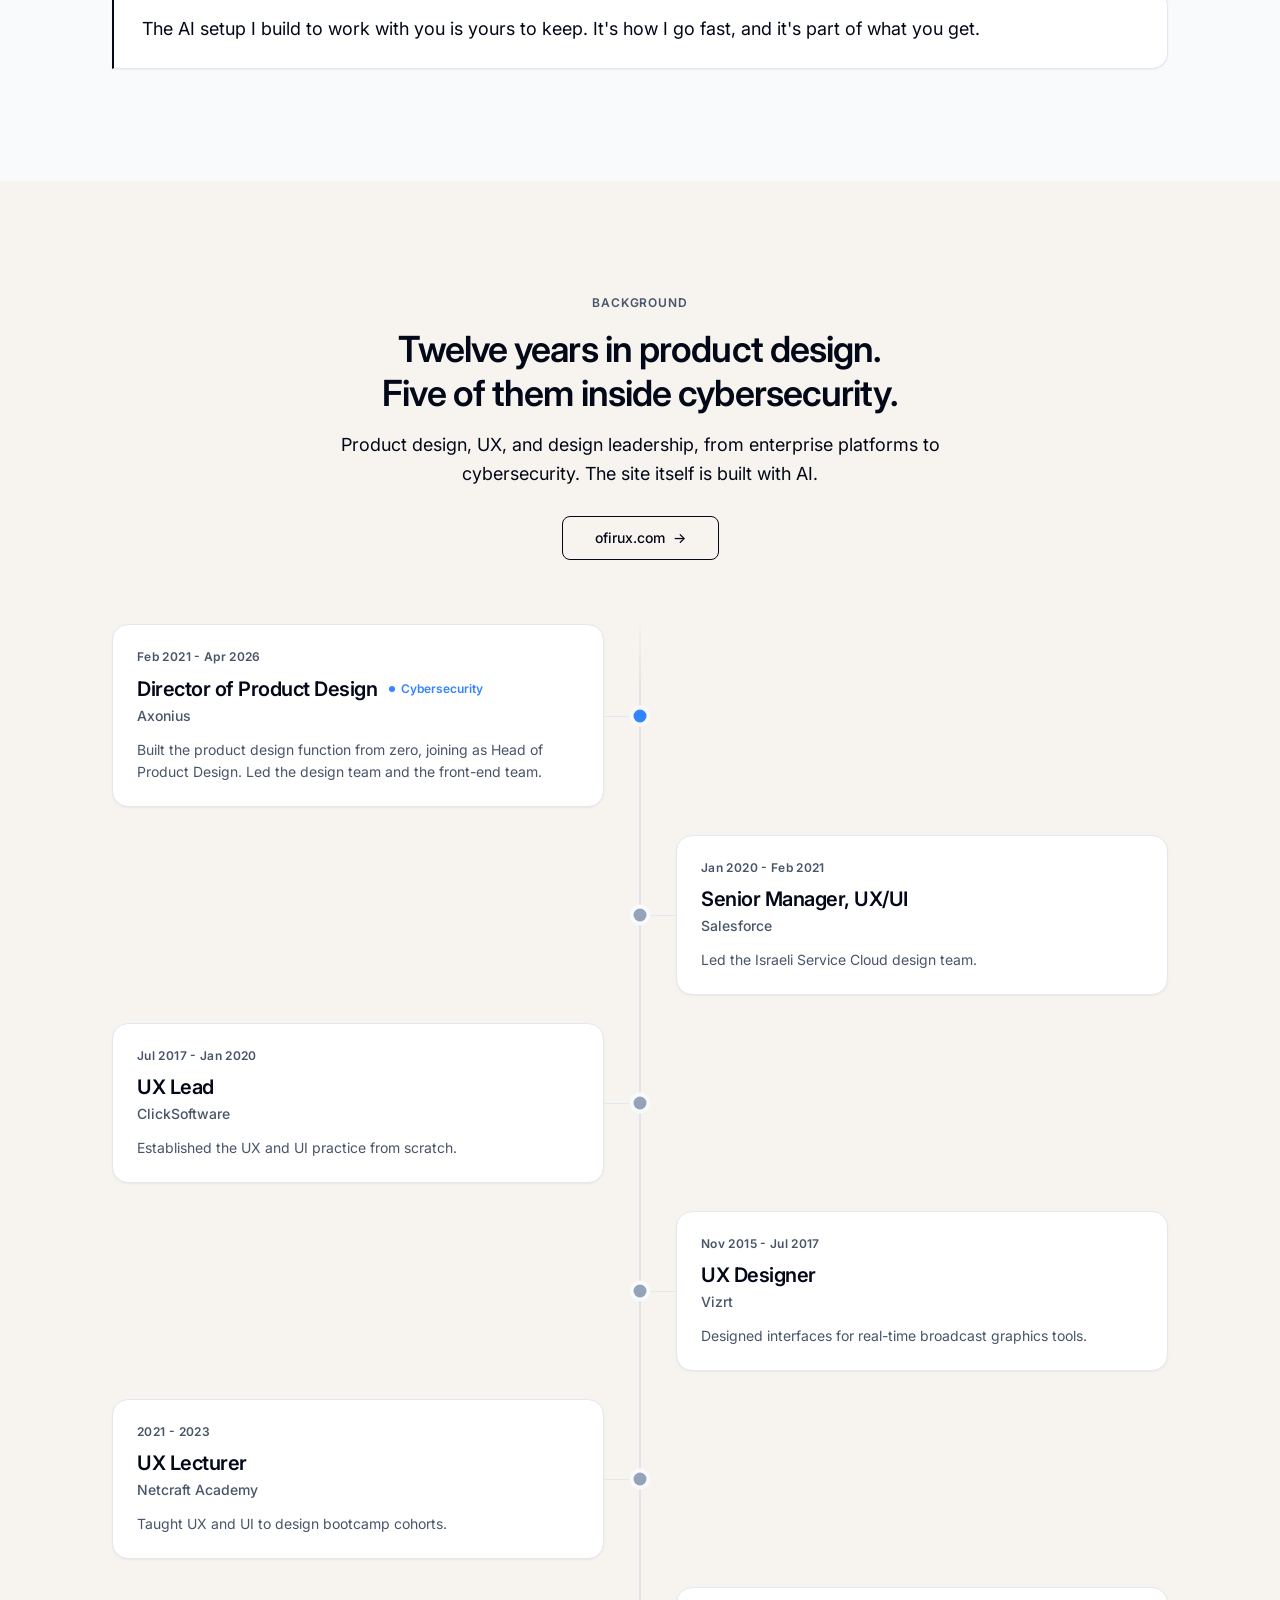
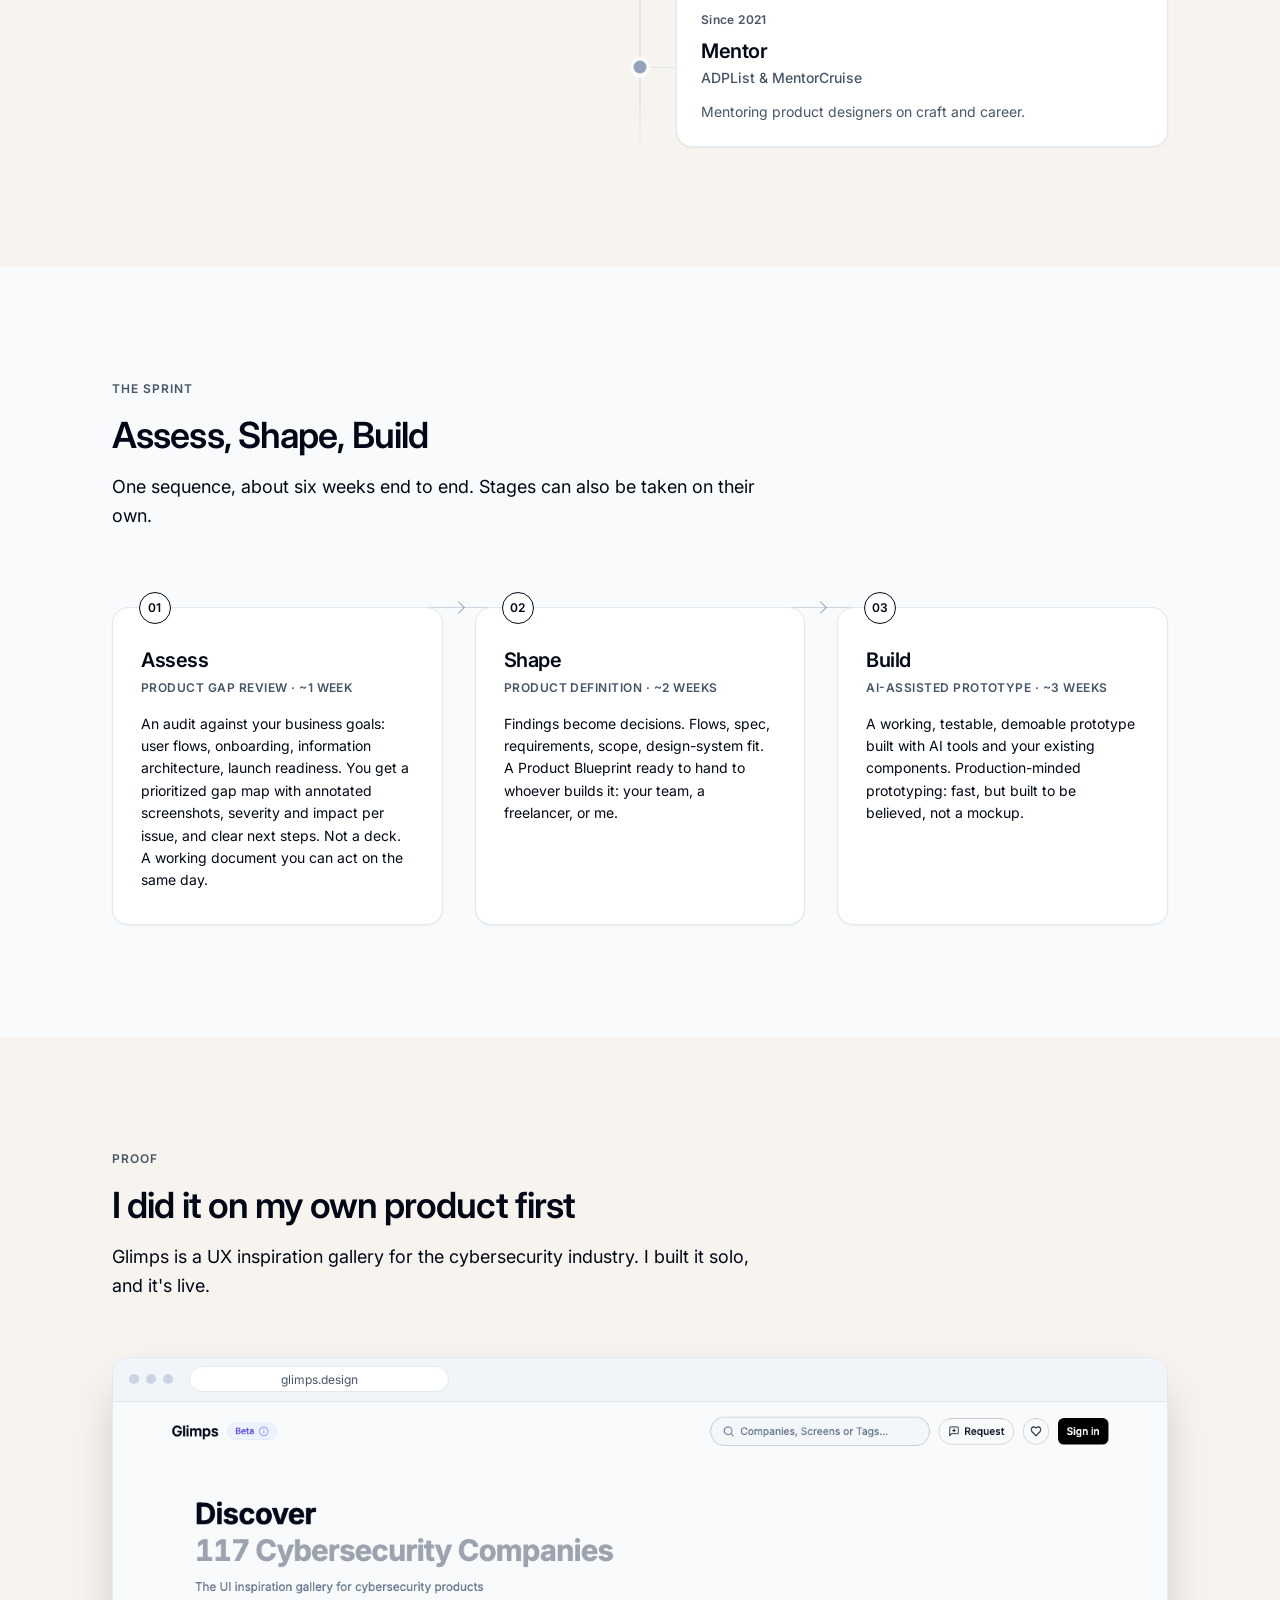
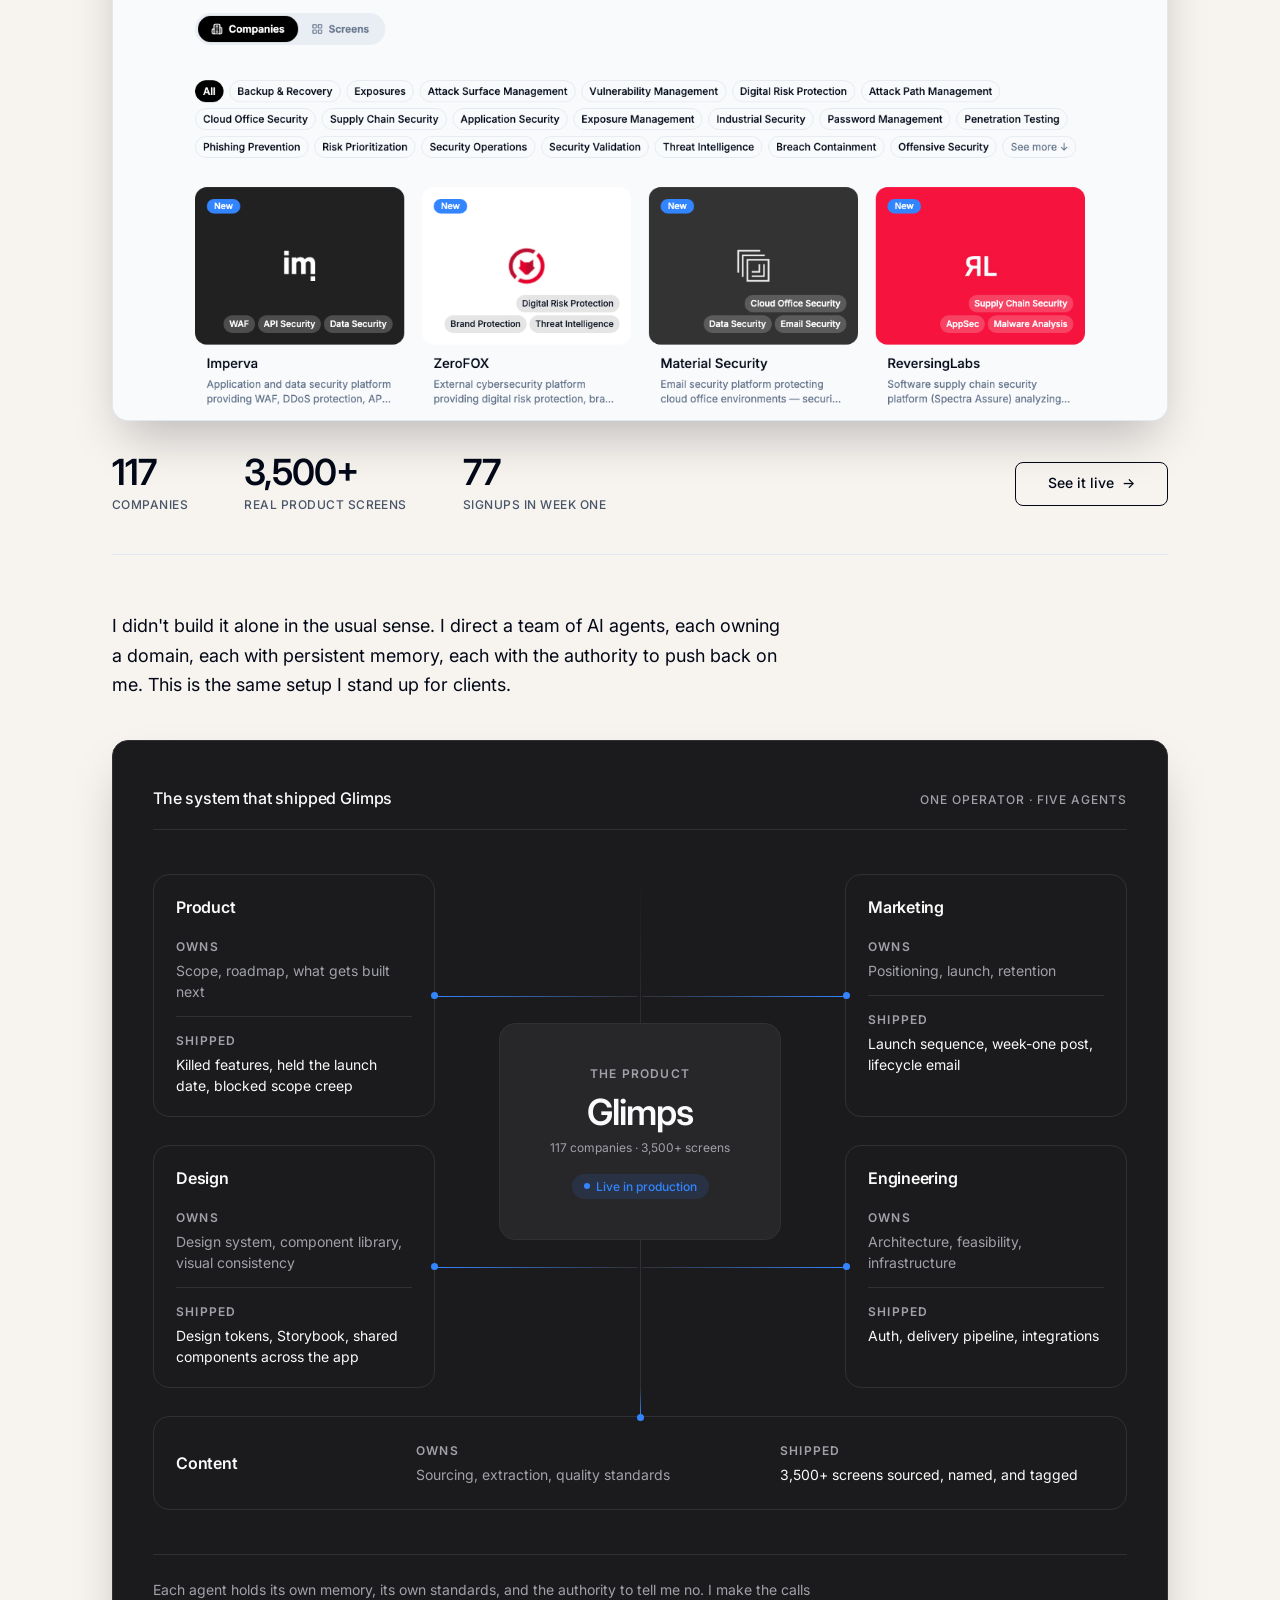
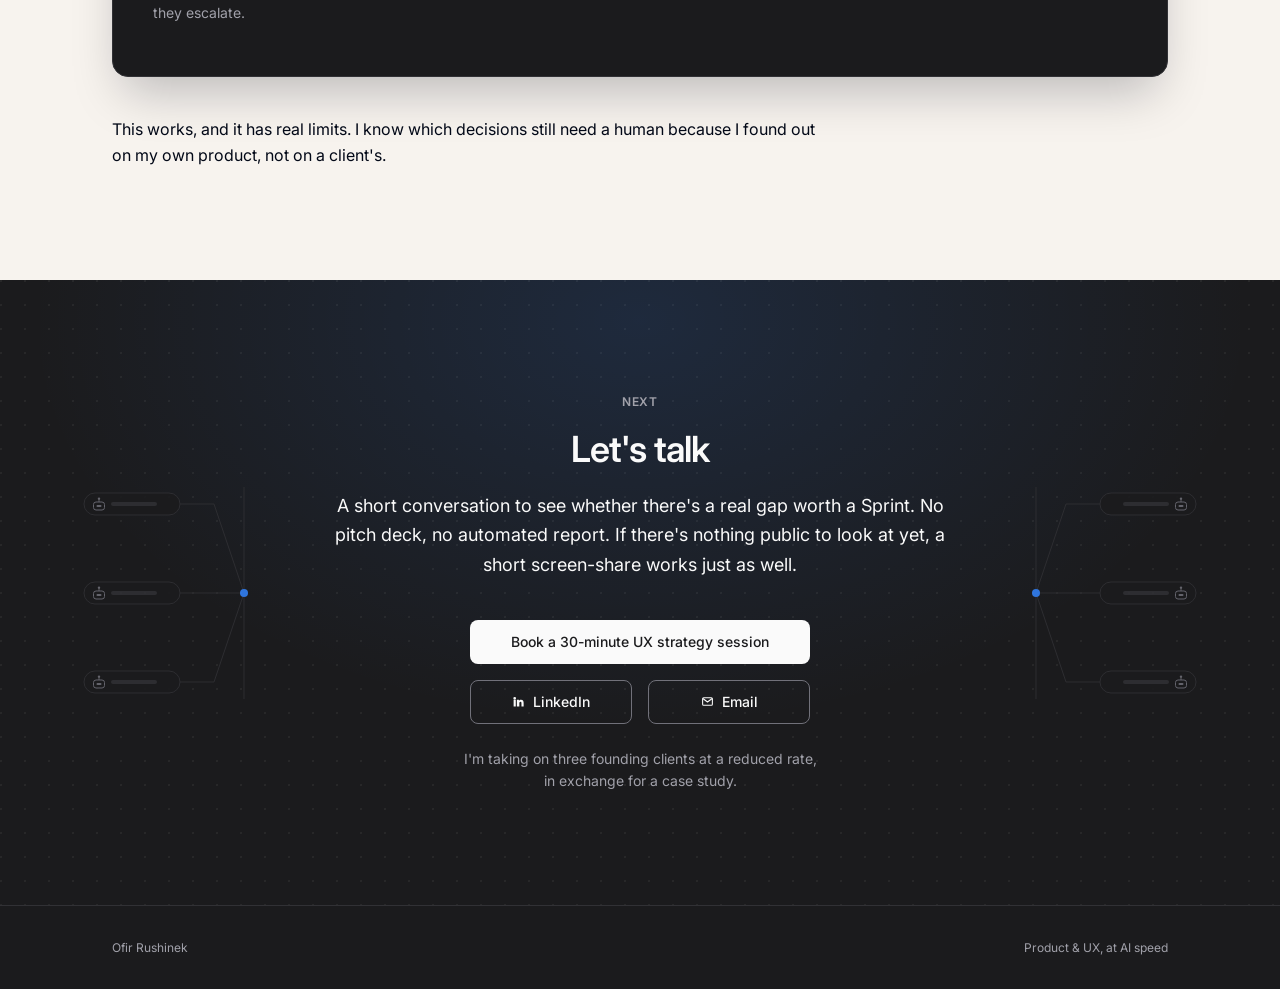
==== commit a25c7791: "Copy: reframe AI-setup takeaway line on main page Co-Authored-By: Claude Opus 4.8 <noreply@anthropic" ====
--- a/index.html
+++ b/index.html
@@ -11,7 +11,7 @@
 <link rel="preconnect" href="https://fonts.gstatic.com" crossorigin>
 <!-- Inter: the Glimps design system typeface (design-system.md, sec. 2.1) -->
 <link href="https://fonts.googleapis.com/css2?family=Inter:wght@400;500;600&display=swap" rel="stylesheet">
-<link rel="stylesheet" href="styles.css">
+<link rel="stylesheet" href="styles.css?v=202607281418">
 </head>
 <body>
 
@@ -384,7 +384,7 @@
 
     </div>
 
-    <p class="note">The AI setup I build to work with you is yours to keep. It's how I go fast, not what I'm selling.</p>
+    <p class="note">The AI setup I build to work with you is yours to keep. It's how I go fast, and it's part of what you get.</p>
   </div>
 </section>
 
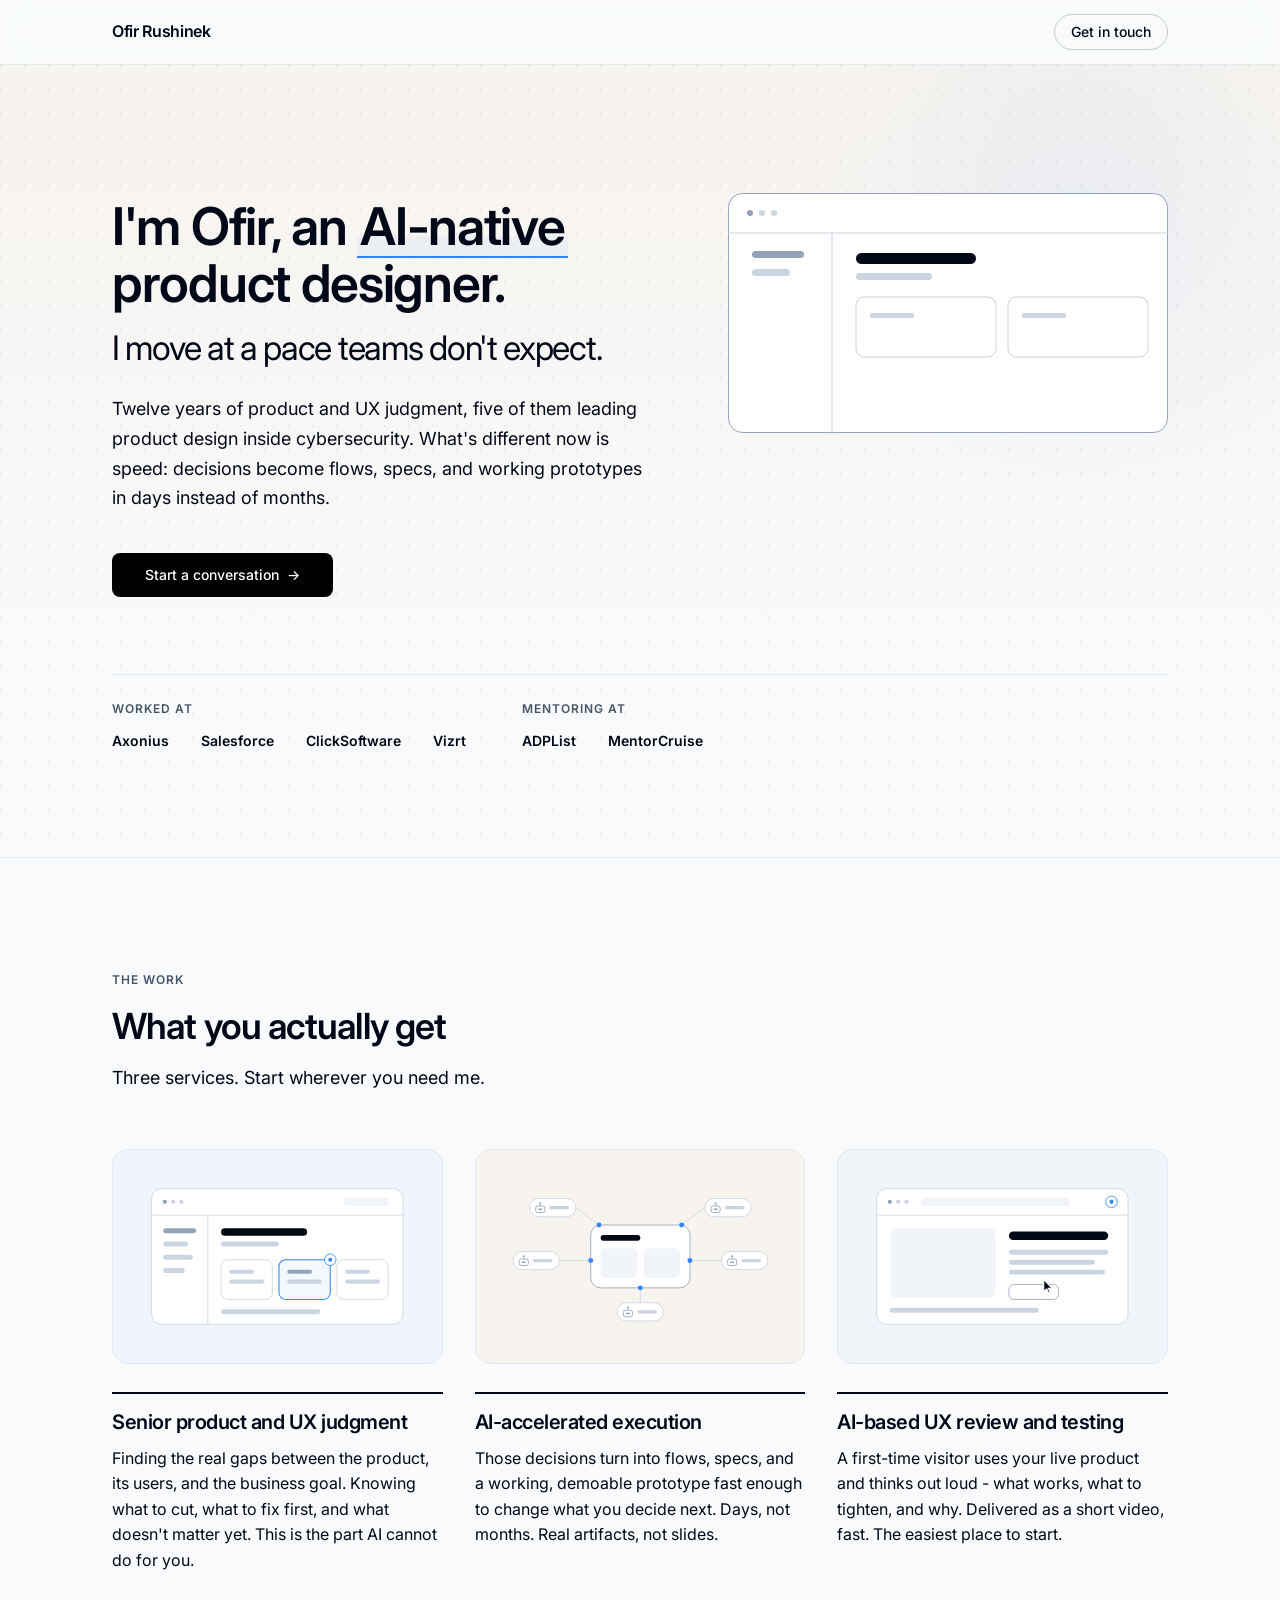
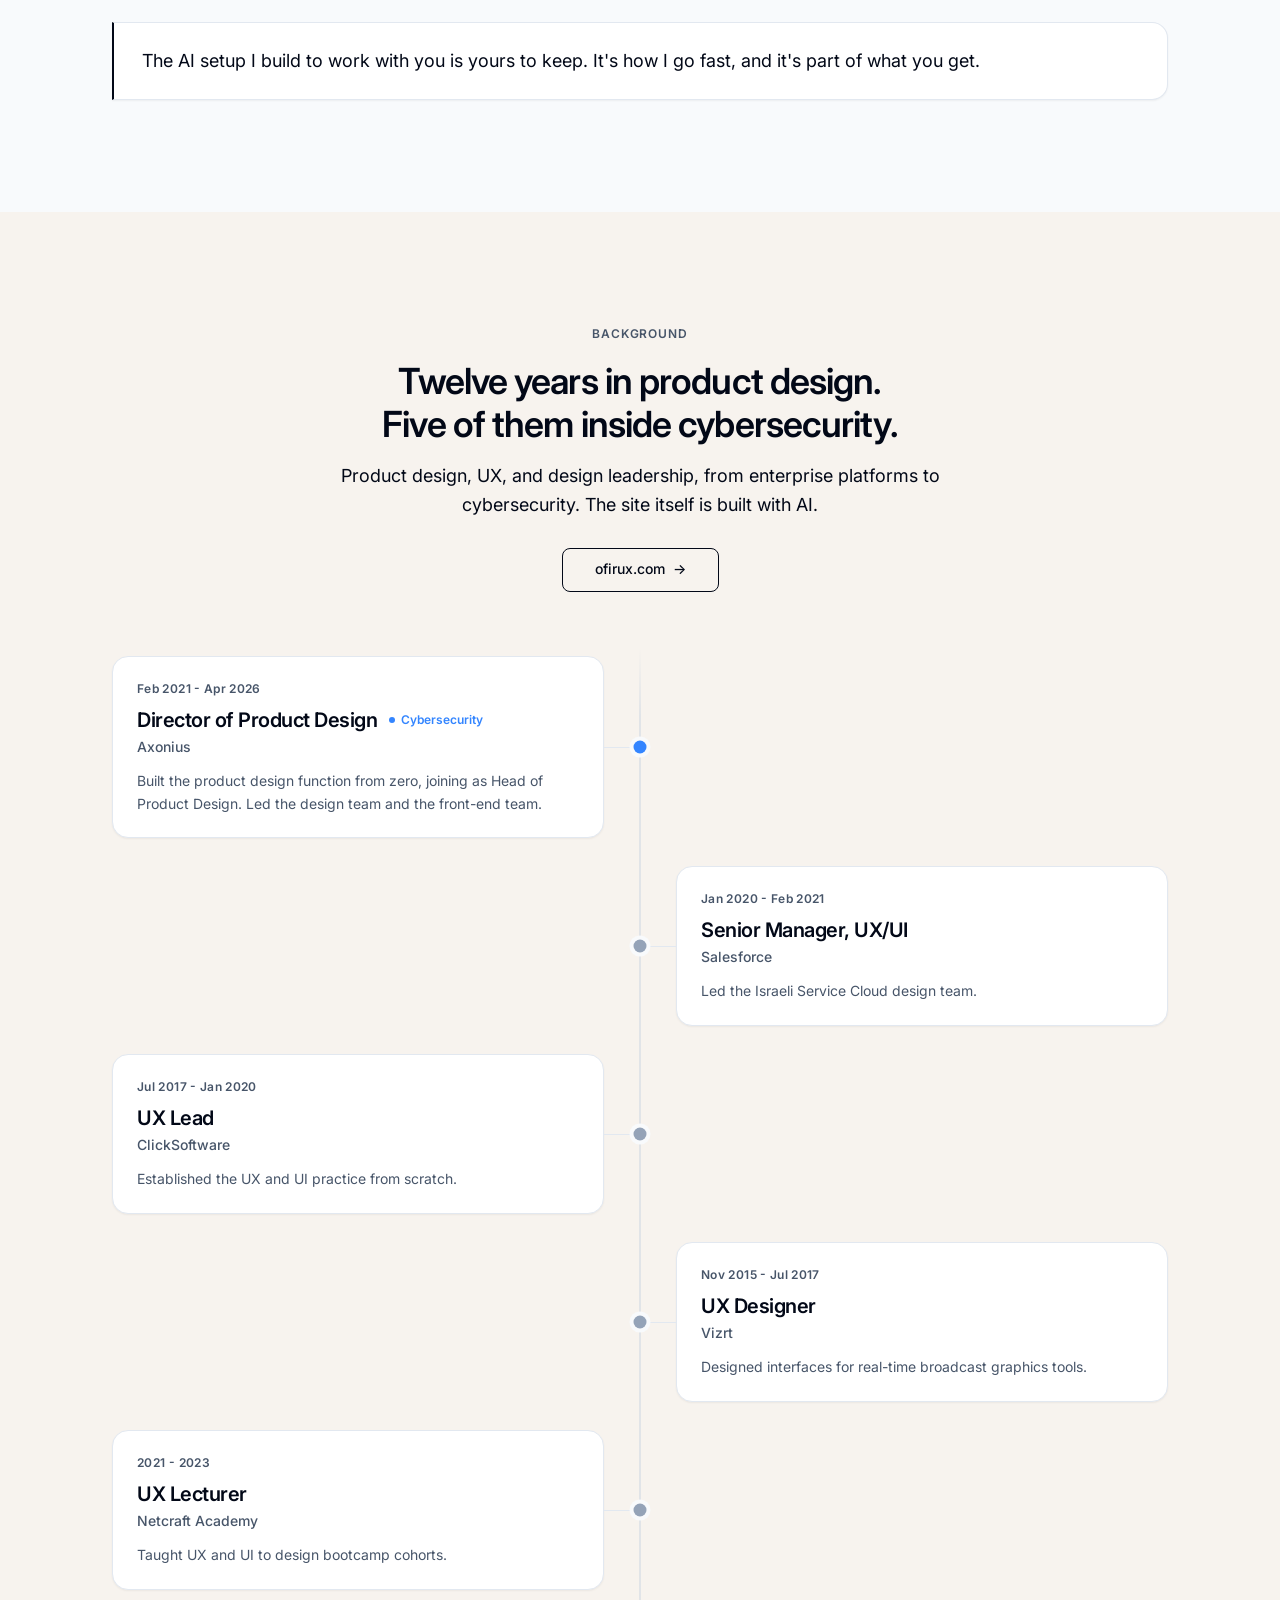
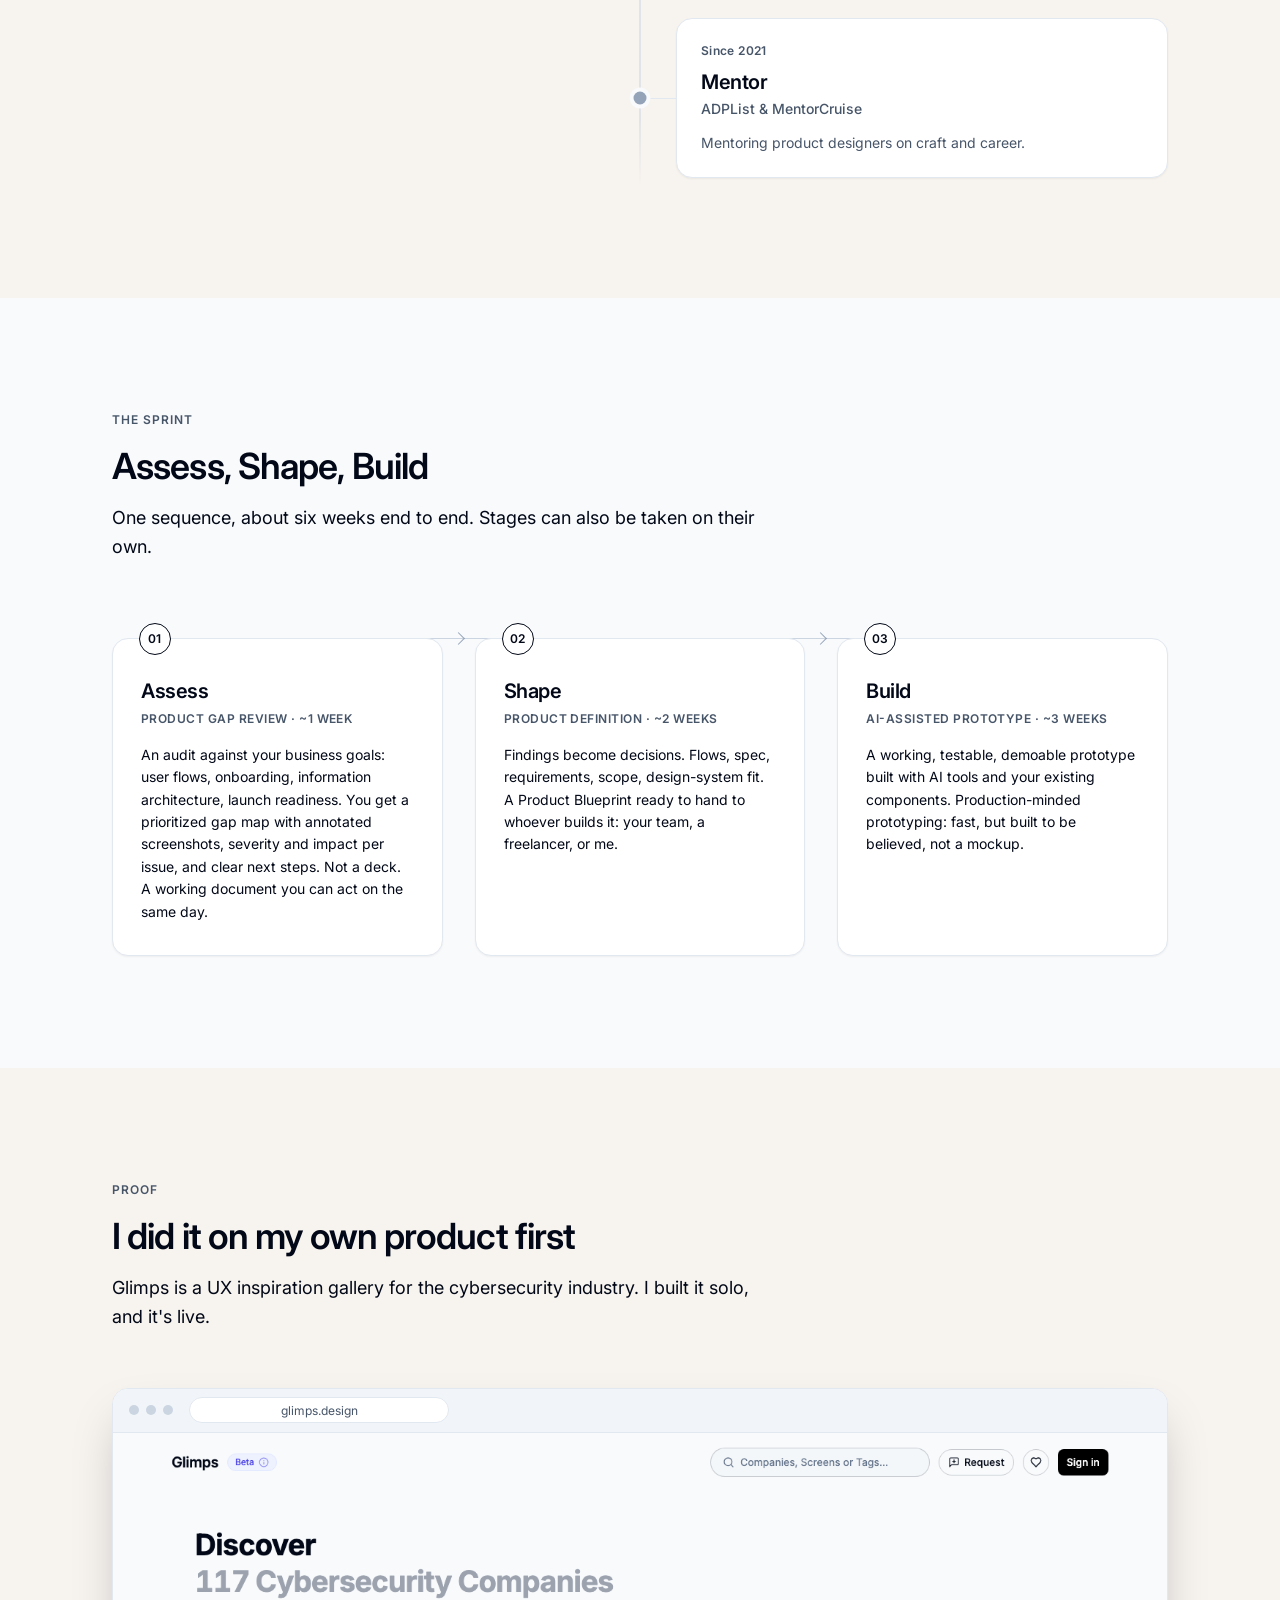
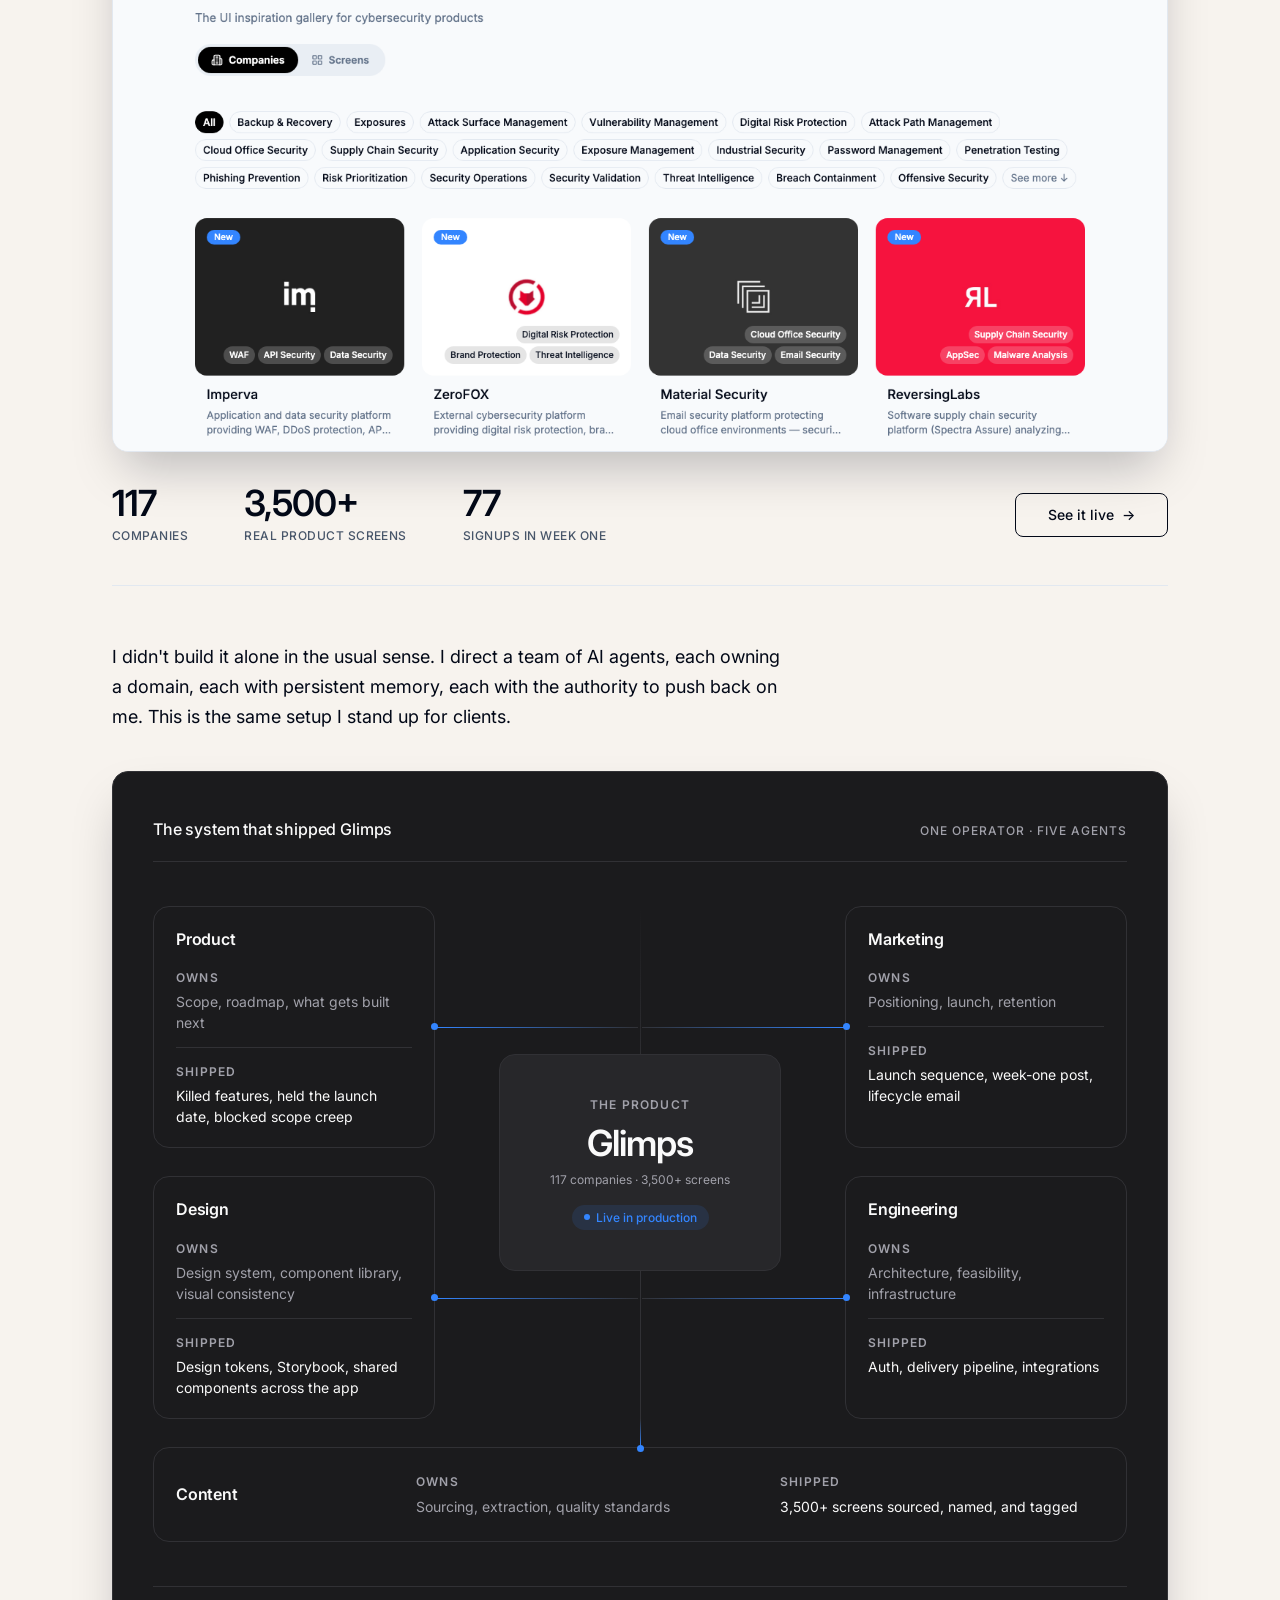
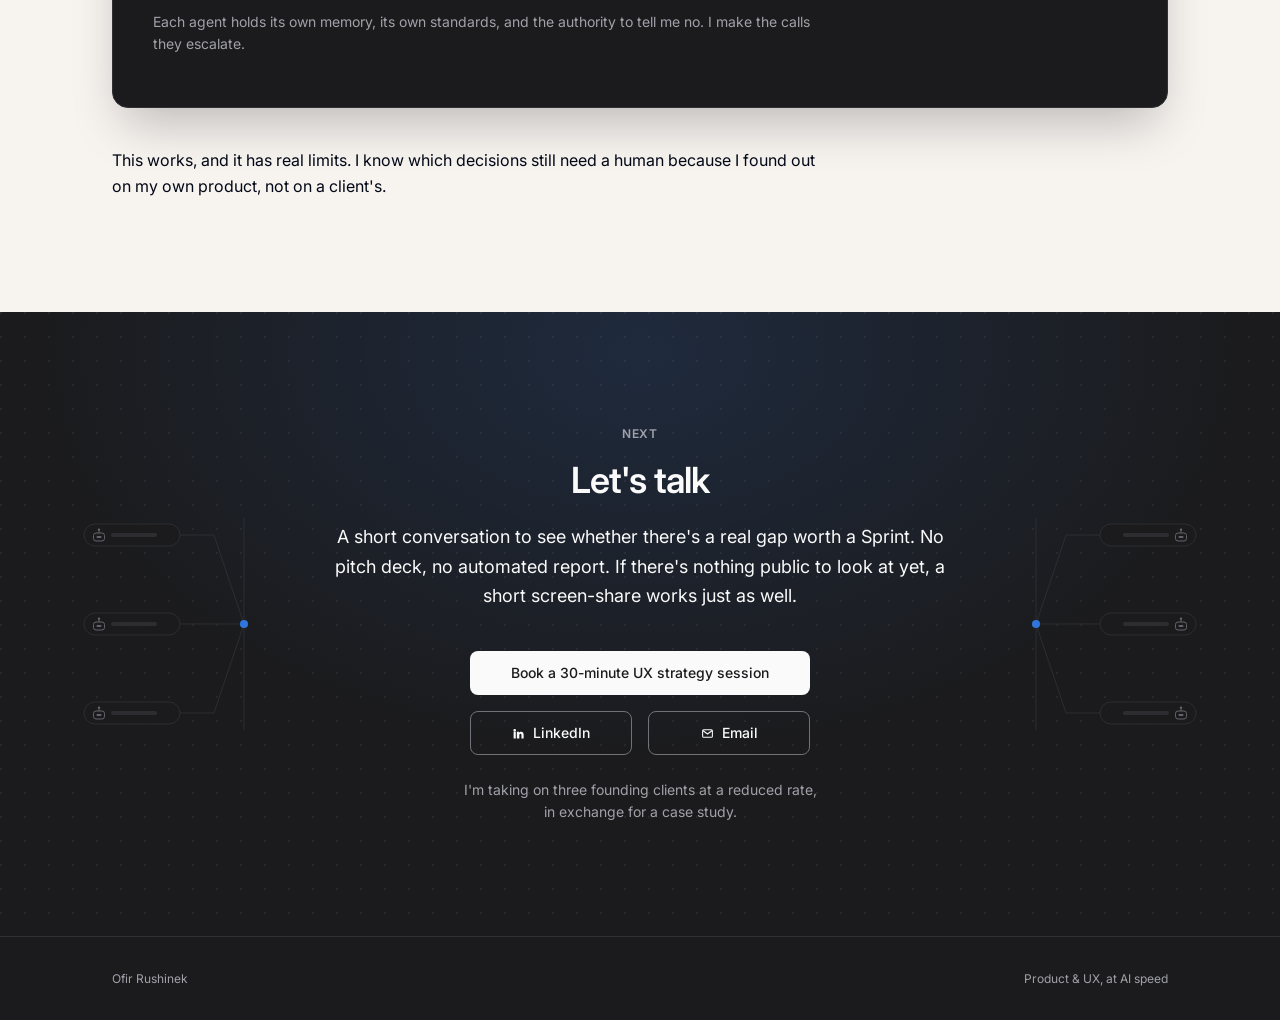
==== commit 818b869c: "Enrich hero credibility strip: add Vizrt employer + ADPList/MentorCruise mentoring group Split the c" ====
--- a/index.html
+++ b/index.html
@@ -226,11 +226,24 @@
          It spans the full width beneath both hero columns, because three
          inline credentials cannot hold together in one column (492px in round
          4, 544px after round 6 widened the copy - still not enough). -->
-    <ul class="cred-bar">
-      <li><strong>Axonius</strong></li>
-      <li><strong>Salesforce</strong></li>
-      <li><strong>ClickSoftware</strong></li>
-    </ul>
+    <div class="cred-bar">
+      <div class="cred-group">
+        <p class="eyebrow cred-label">Worked at</p>
+        <ul class="cred-list">
+          <li><strong>Axonius</strong></li>
+          <li><strong>Salesforce</strong></li>
+          <li><strong>ClickSoftware</strong></li>
+          <li><strong>Vizrt</strong></li>
+        </ul>
+      </div>
+      <div class="cred-group">
+        <p class="eyebrow cred-label">Mentoring at</p>
+        <ul class="cred-list">
+          <li><strong>ADPList</strong></li>
+          <li><strong>MentorCruise</strong></li>
+        </ul>
+      </div>
+    </div>
   </div>
 </section>
 
--- a/styles.css
+++ b/styles.css
@@ -585,15 +585,37 @@
   flex: none;
 }
 
-/* Credibility strip */
+/* Credibility strip. Two labelled groups - employers and mentoring platforms -
+   sit side by side and wrap independently. The eyebrow labels keep the two
+   kinds of credential from reading as one undifferentiated pile. */
 .cred-bar {
+  display: flex;
+  flex-wrap: wrap;
+  gap: 24px 56px;
+  margin: 72px 0 0;
+  padding: 24px 0 0;
+  border-top: 1px solid var(--border);
+}
+
+.cred-group {
+  display: flex;
+  flex-direction: column;
+  gap: 12px;
+}
+
+/* .eyebrow carries a 16px bottom margin meant for section heads; here the
+   group's own 12px gap sets the label-to-names distance instead. */
+.cred-label {
+  margin: 0;
+}
+
+.cred-list {
   list-style: none;
   display: flex;
   flex-wrap: wrap;
-  gap: 12px 56px;
-  margin: 72px 0 0;
-  padding: 24px 0 0;
-  border-top: 1px solid var(--border);
+  gap: 12px 32px;
+  margin: 0;
+  padding: 0;
 }
 
 .cred-bar li {
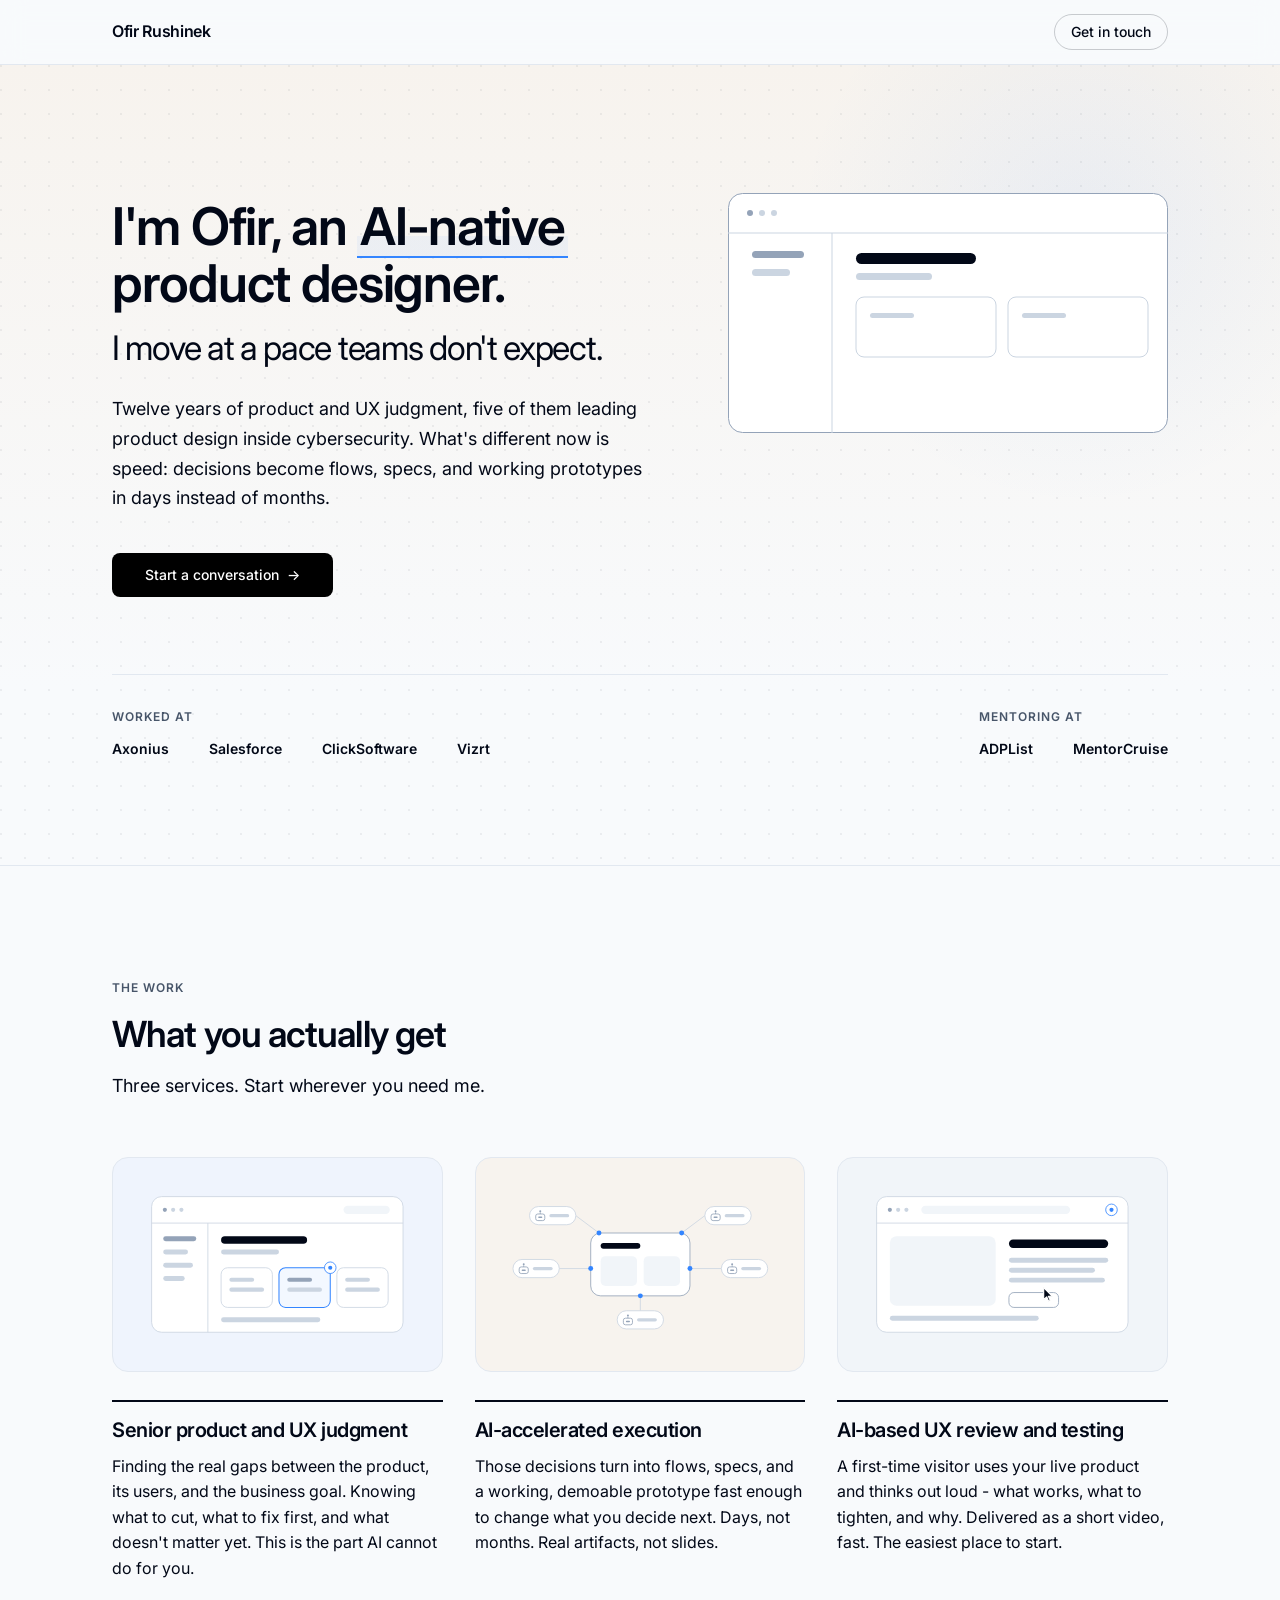
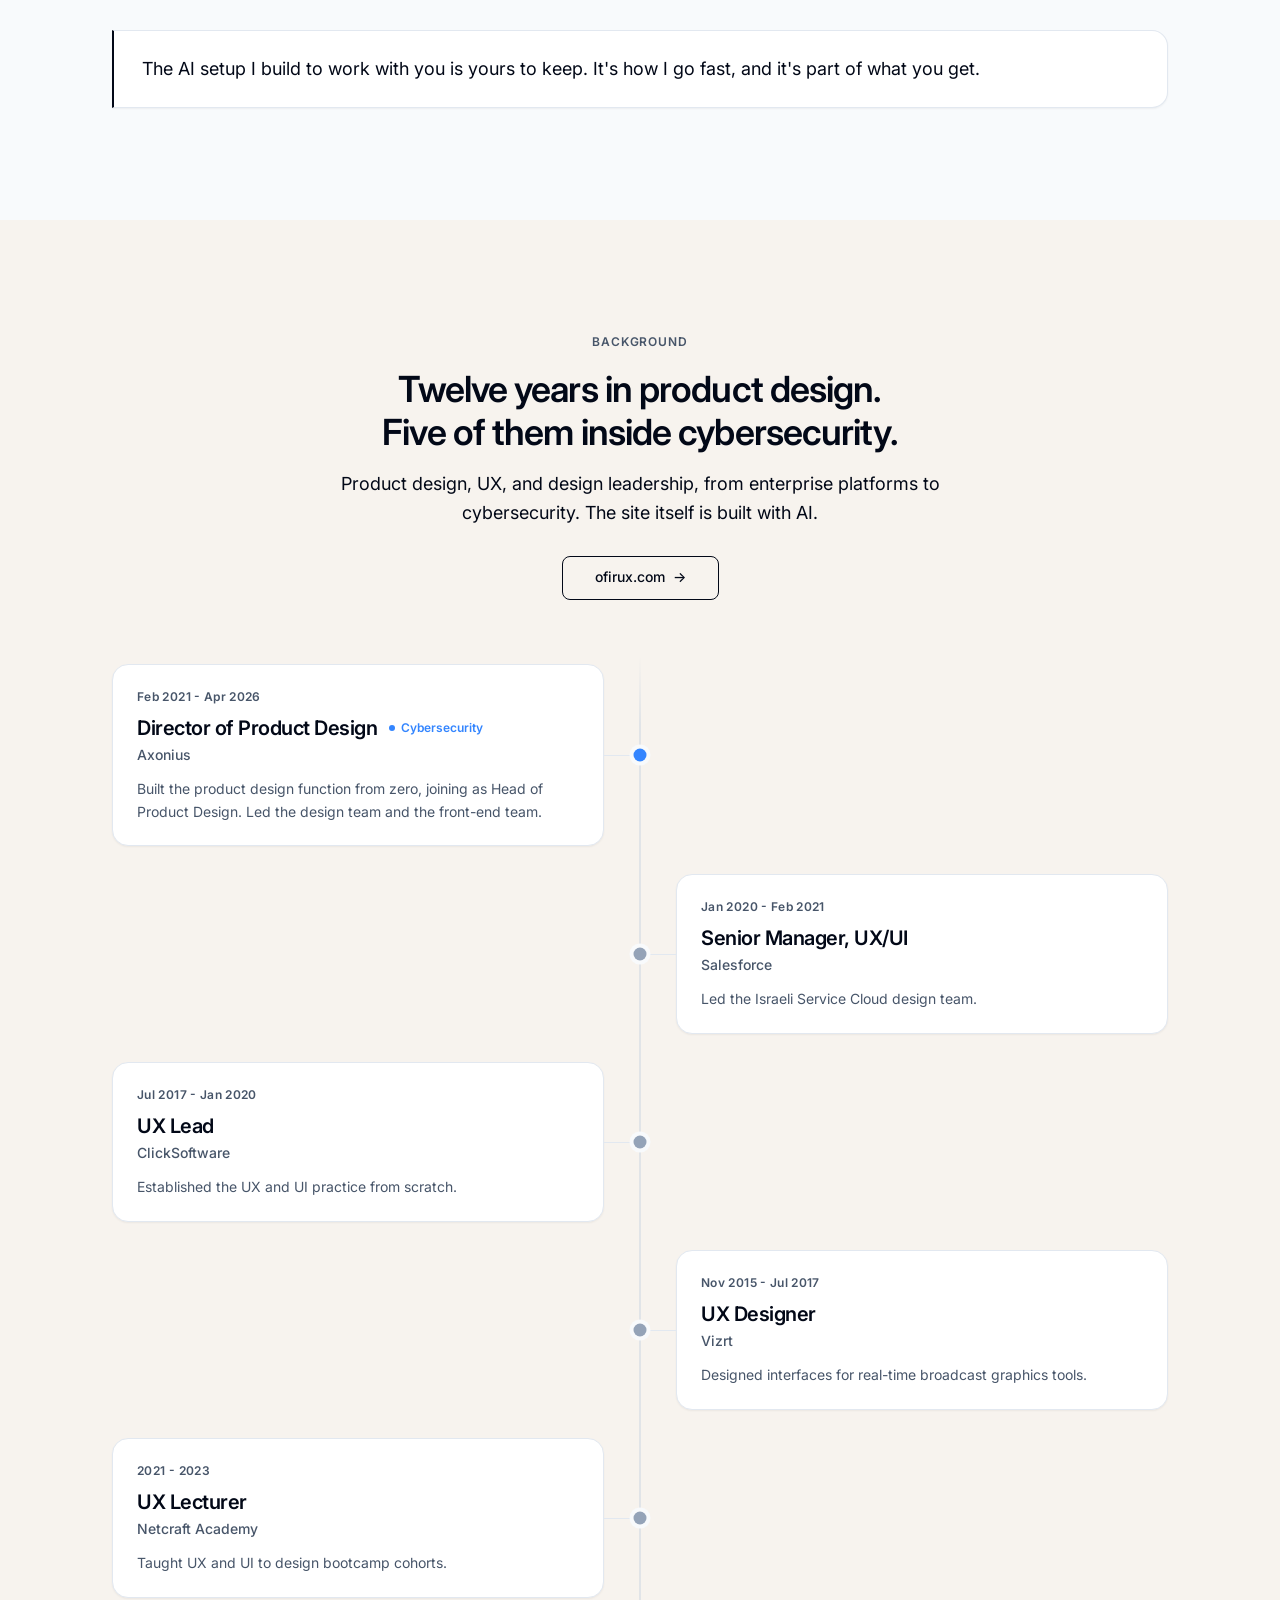
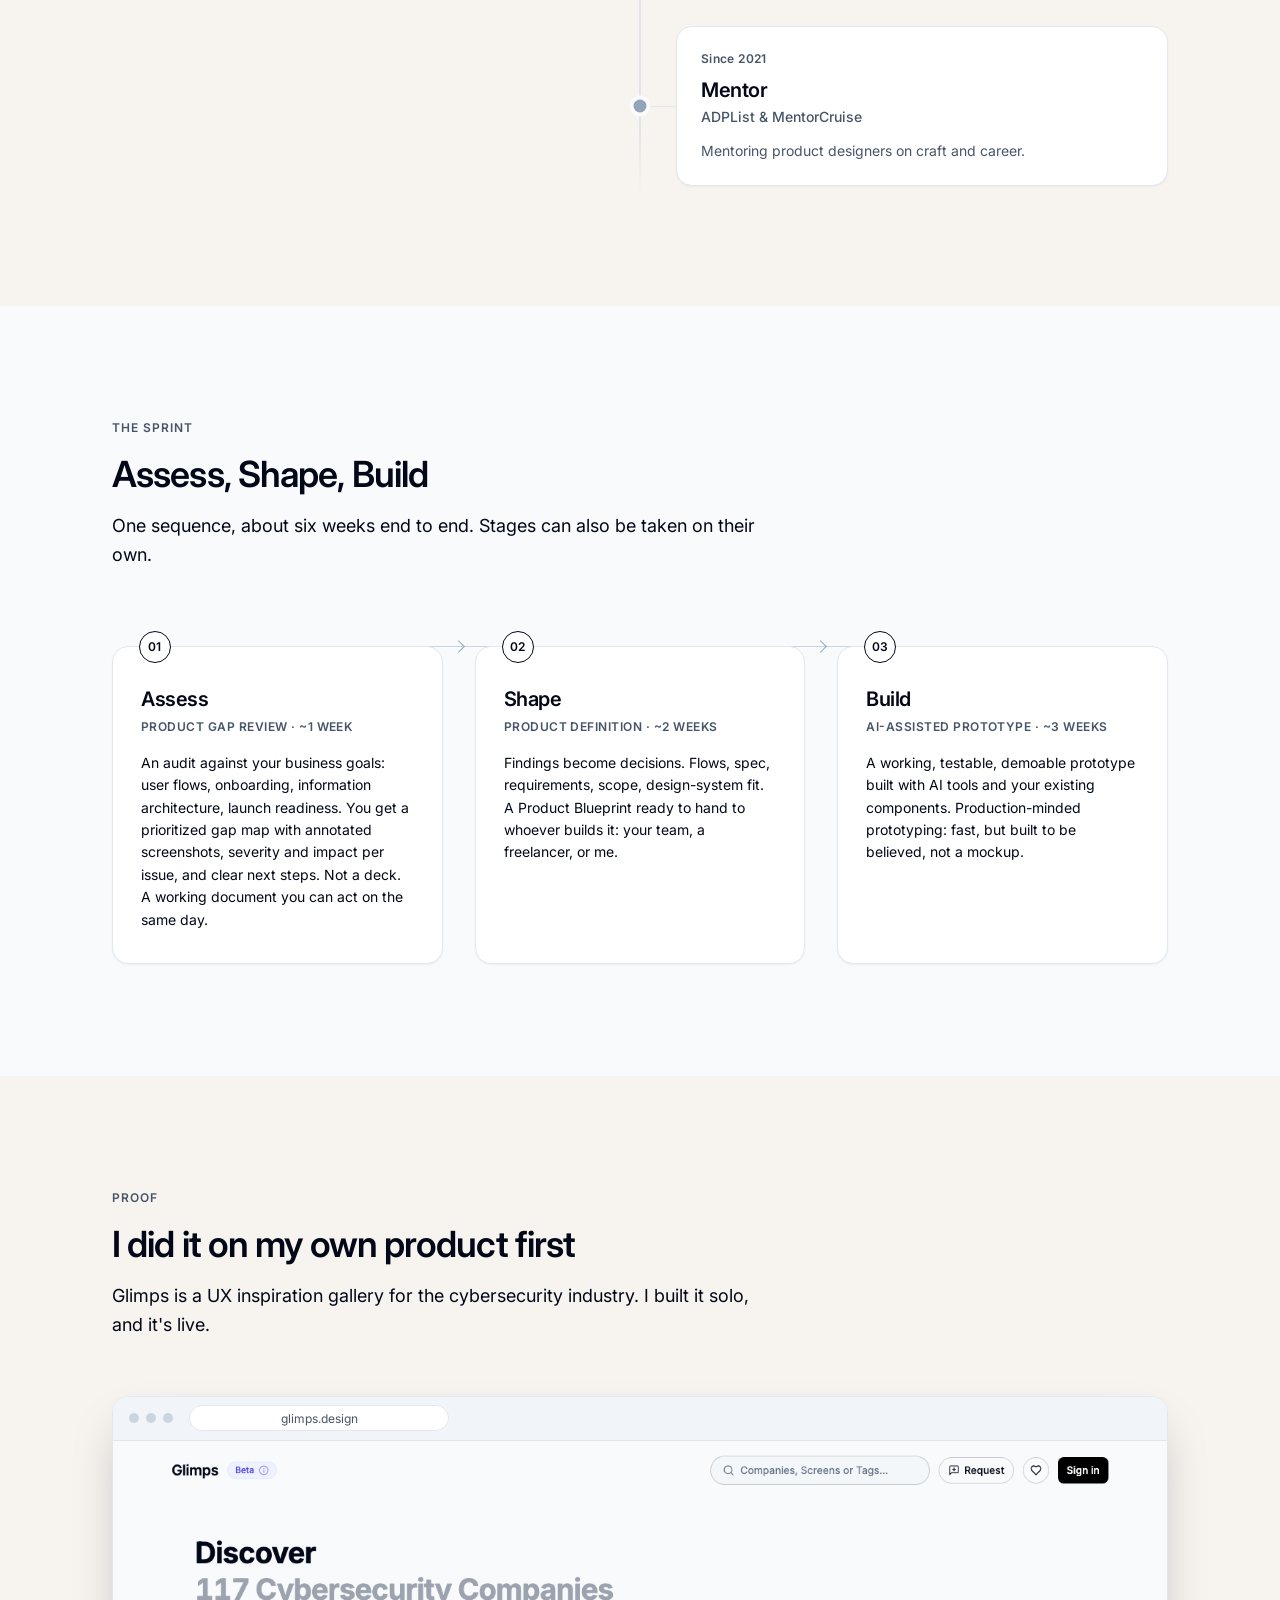
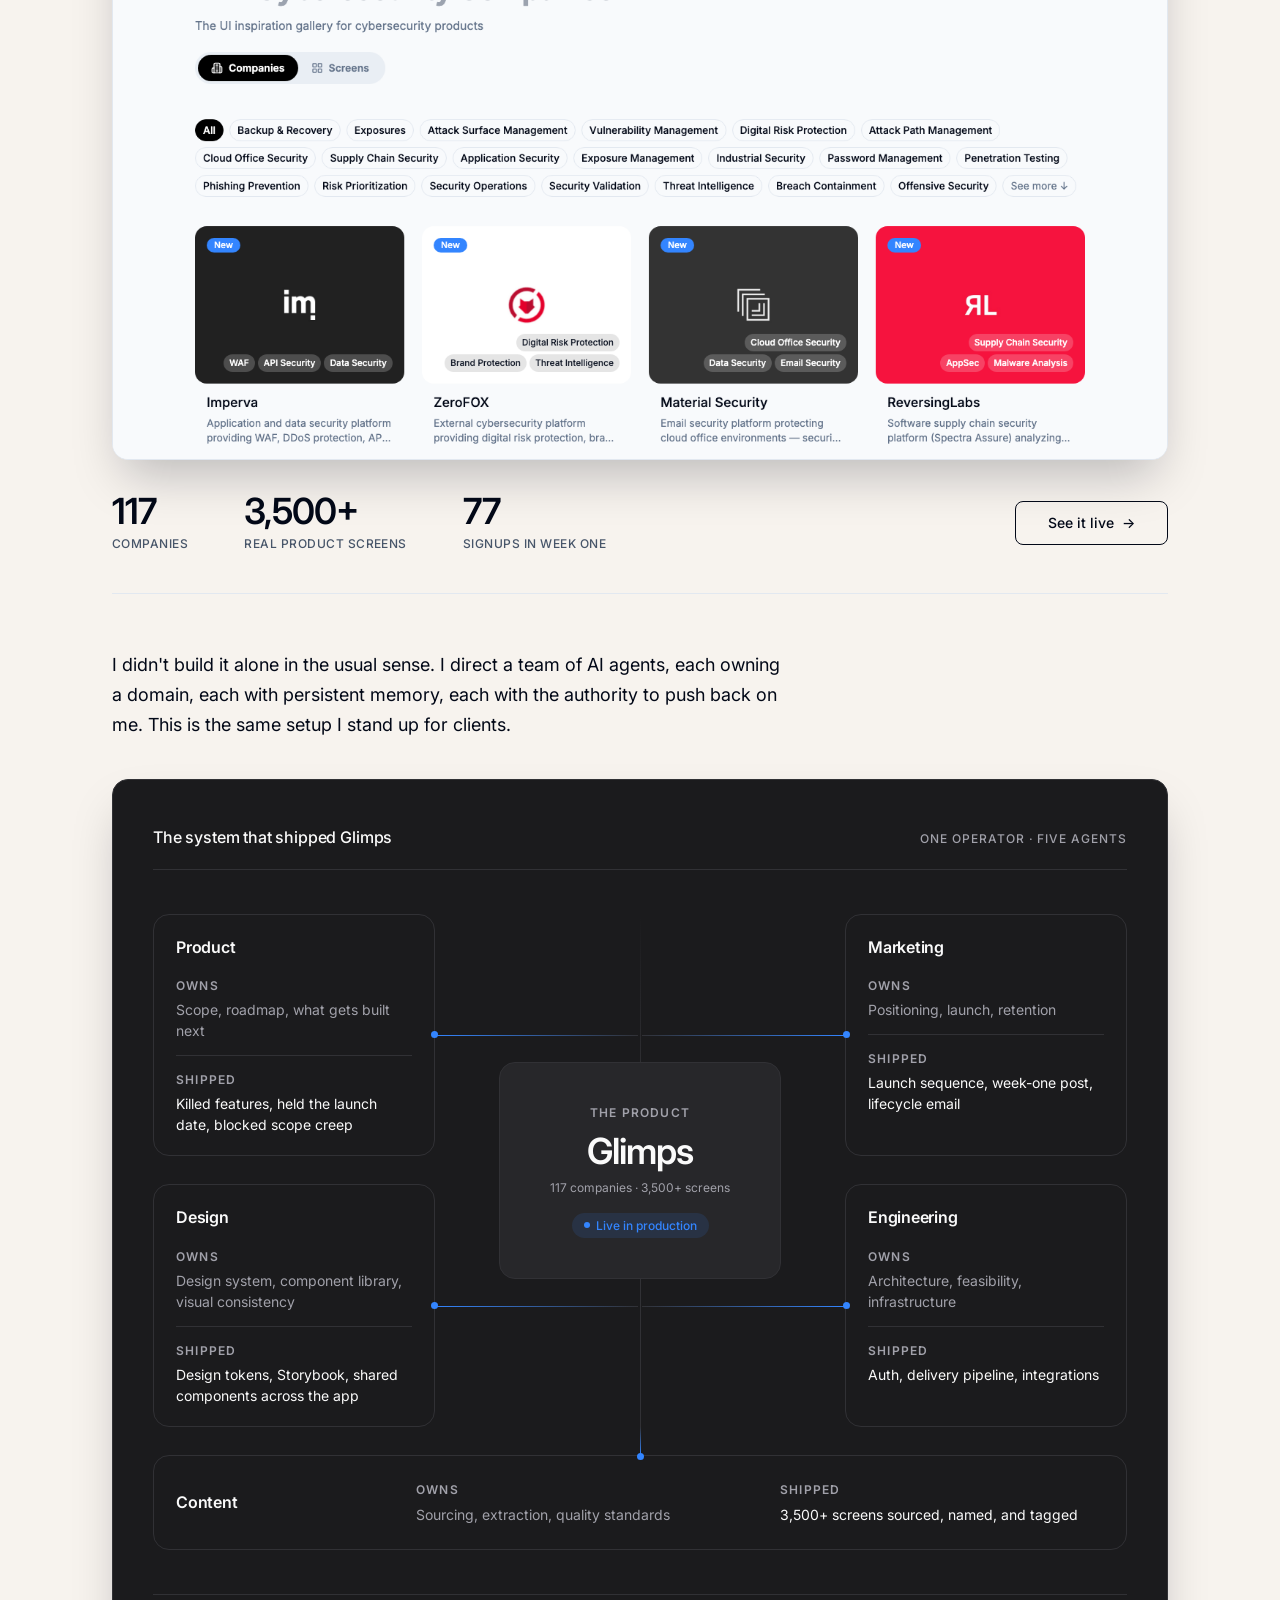
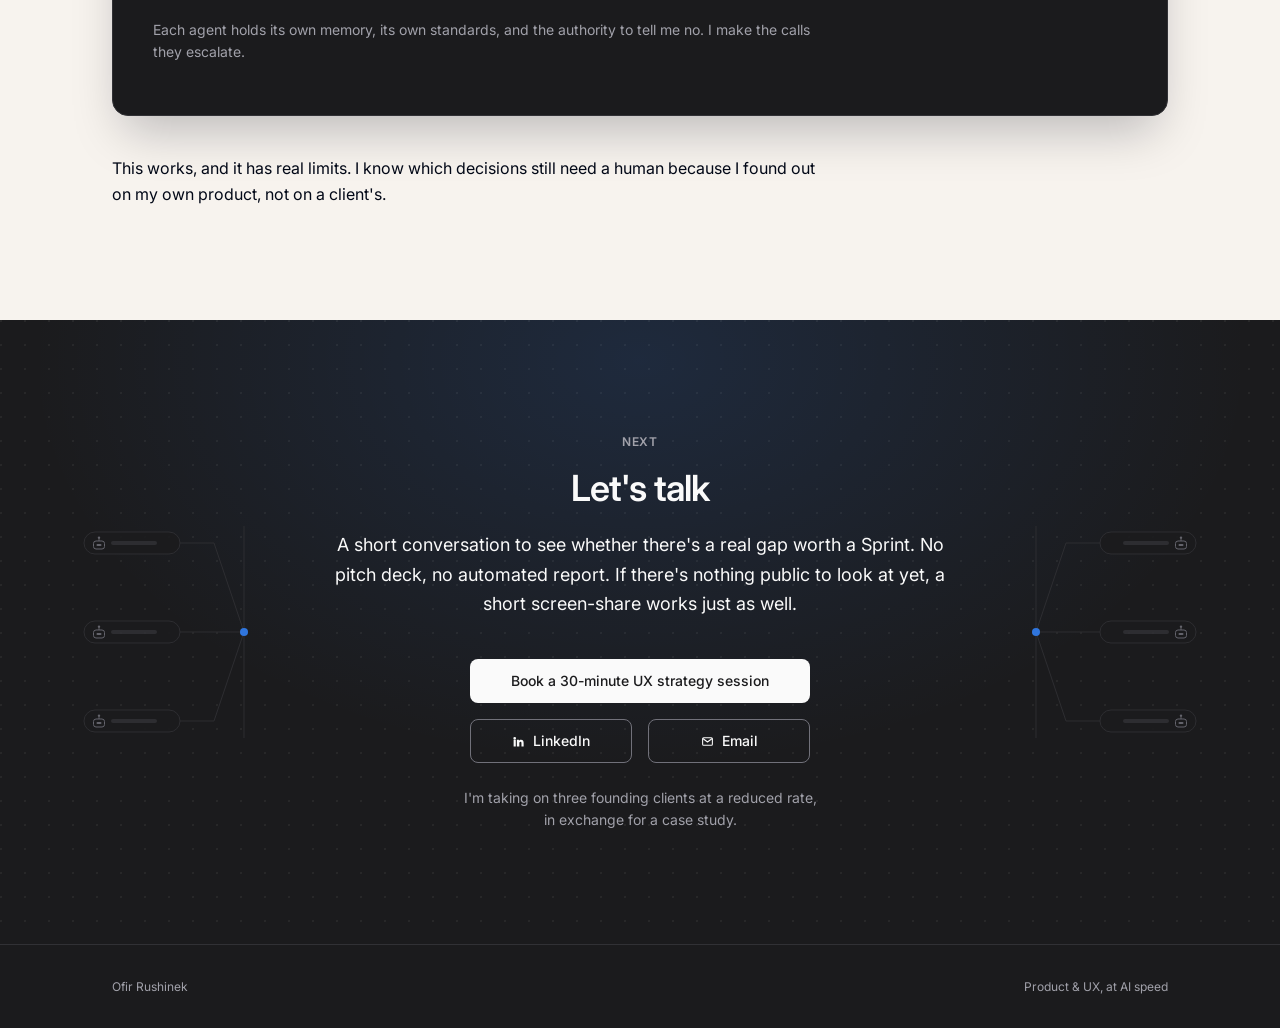
==== commit c45bcace: "Update Calendly booking URL from mentorcruise to productlab slug Ofir changed his Calendly event slu" ====
--- a/index.html
+++ b/index.html
@@ -676,7 +676,7 @@
          page's other external links use (ofirux.com, glimps.design). -->
     <div class="contact-actions">
       <!-- BOOKING LINK (PRIMARY): Calendly booking, the loud solid white action. -->
-      <a class="btn btn-invert" href="https://calendly.com/ofir-rushinek/mentorcruise" target="_blank" rel="noopener">Book a 30-minute UX strategy session</a>
+      <a class="btn btn-invert" href="https://calendly.com/ofir-rushinek/productlab" target="_blank" rel="noopener">Book a 30-minute UX strategy session</a>
       <!-- Two SECONDARY actions in a row beneath: LinkedIn + Email.
            CONTACT EMAIL: switch to ofir@pixelsperson.com here (href) once the mailbox is activated. -->
       <div class="contact-secondary">
--- a/styles.css
+++ b/styles.css
@@ -586,14 +586,25 @@
 }
 
 /* Credibility strip. Two labelled groups - employers and mentoring platforms -
-   sit side by side and wrap independently. The eyebrow labels keep the two
-   kinds of credential from reading as one undifferentiated pile. */
+   anchored to opposite ends of a full-width row: "Worked at" hugs the left
+   edge, "Mentoring at" hugs the right, and the negative space falls in the
+   MIDDLE so the strip reads as one balanced bar spanning the page rather than
+   a clump on the left. The full-width border-top rule ties the two clusters
+   together, so the calm middle gap reads as intentional letterhead spacing,
+   not as two disconnected islands. justify-content:space-between does the
+   anchoring; the 56px column gap is only the floor for the moment before they
+   wrap. When they wrap (below ~620px) each group is alone on its line and
+   space-between leaves it left-aligned, so the two stack cleanly. The eyebrow
+   labels keep the two kinds of credential from reading as one pile.
+   Padding-top 32px (was 24) and the wider name gaps below give the strip air
+   so it does not read as packed text under a title. */
 .cred-bar {
   display: flex;
   flex-wrap: wrap;
+  justify-content: space-between;
   gap: 24px 56px;
   margin: 72px 0 0;
-  padding: 24px 0 0;
+  padding: 32px 0 0;
   border-top: 1px solid var(--border);
 }
 
@@ -613,7 +624,7 @@
   list-style: none;
   display: flex;
   flex-wrap: wrap;
-  gap: 12px 32px;
+  gap: 12px 40px;
   margin: 0;
   padding: 0;
 }
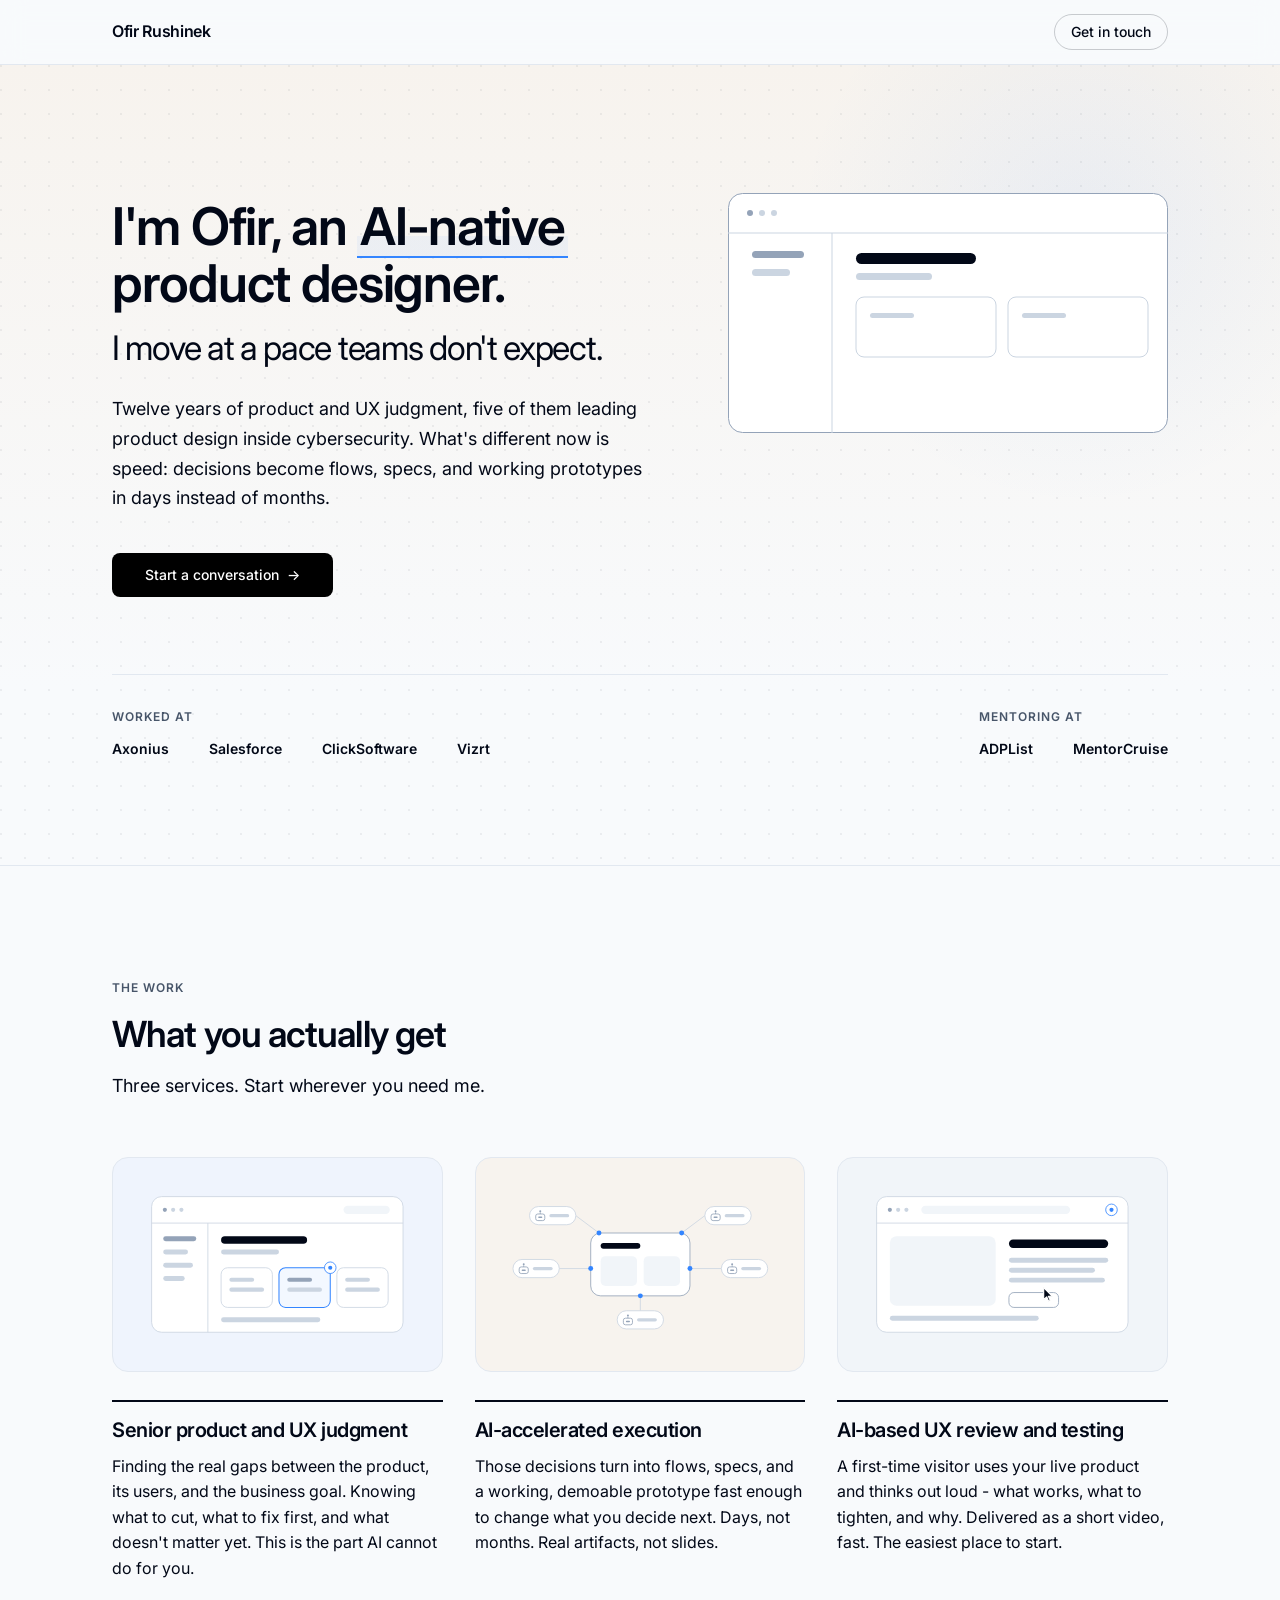
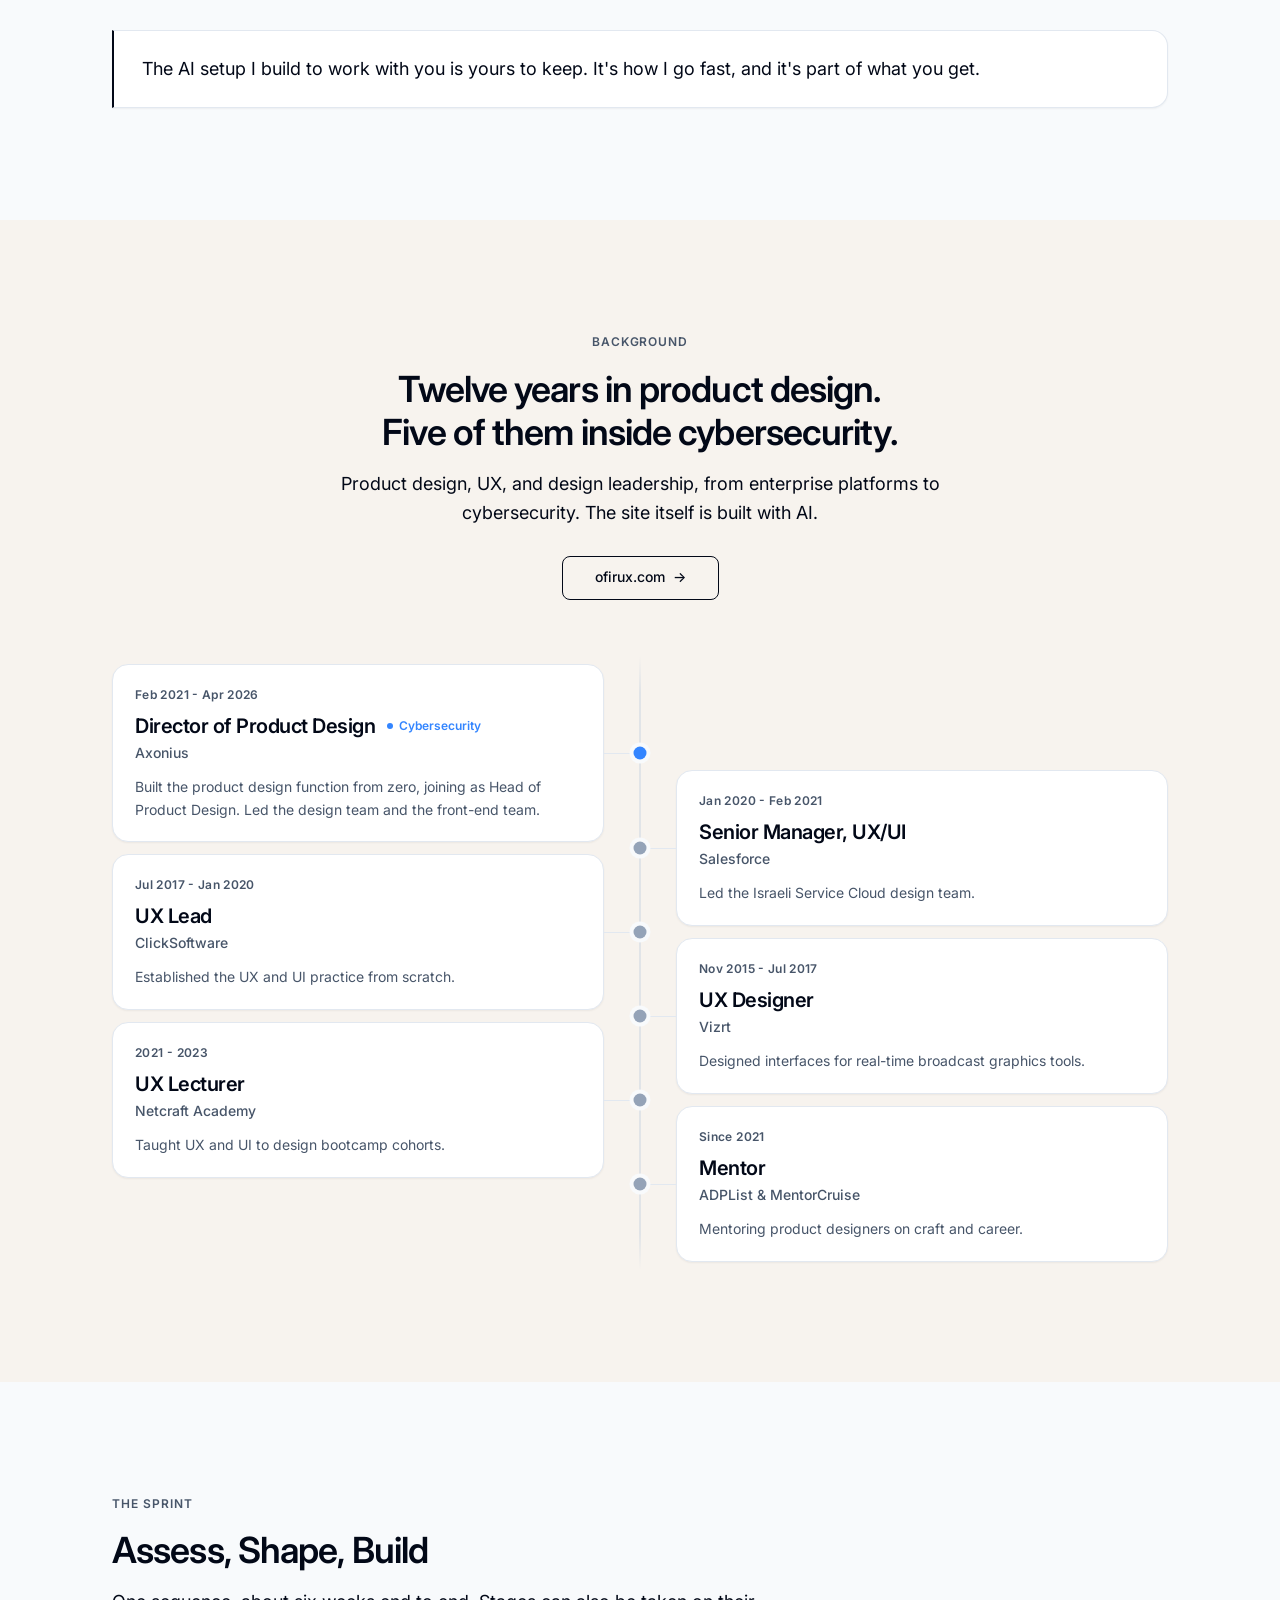
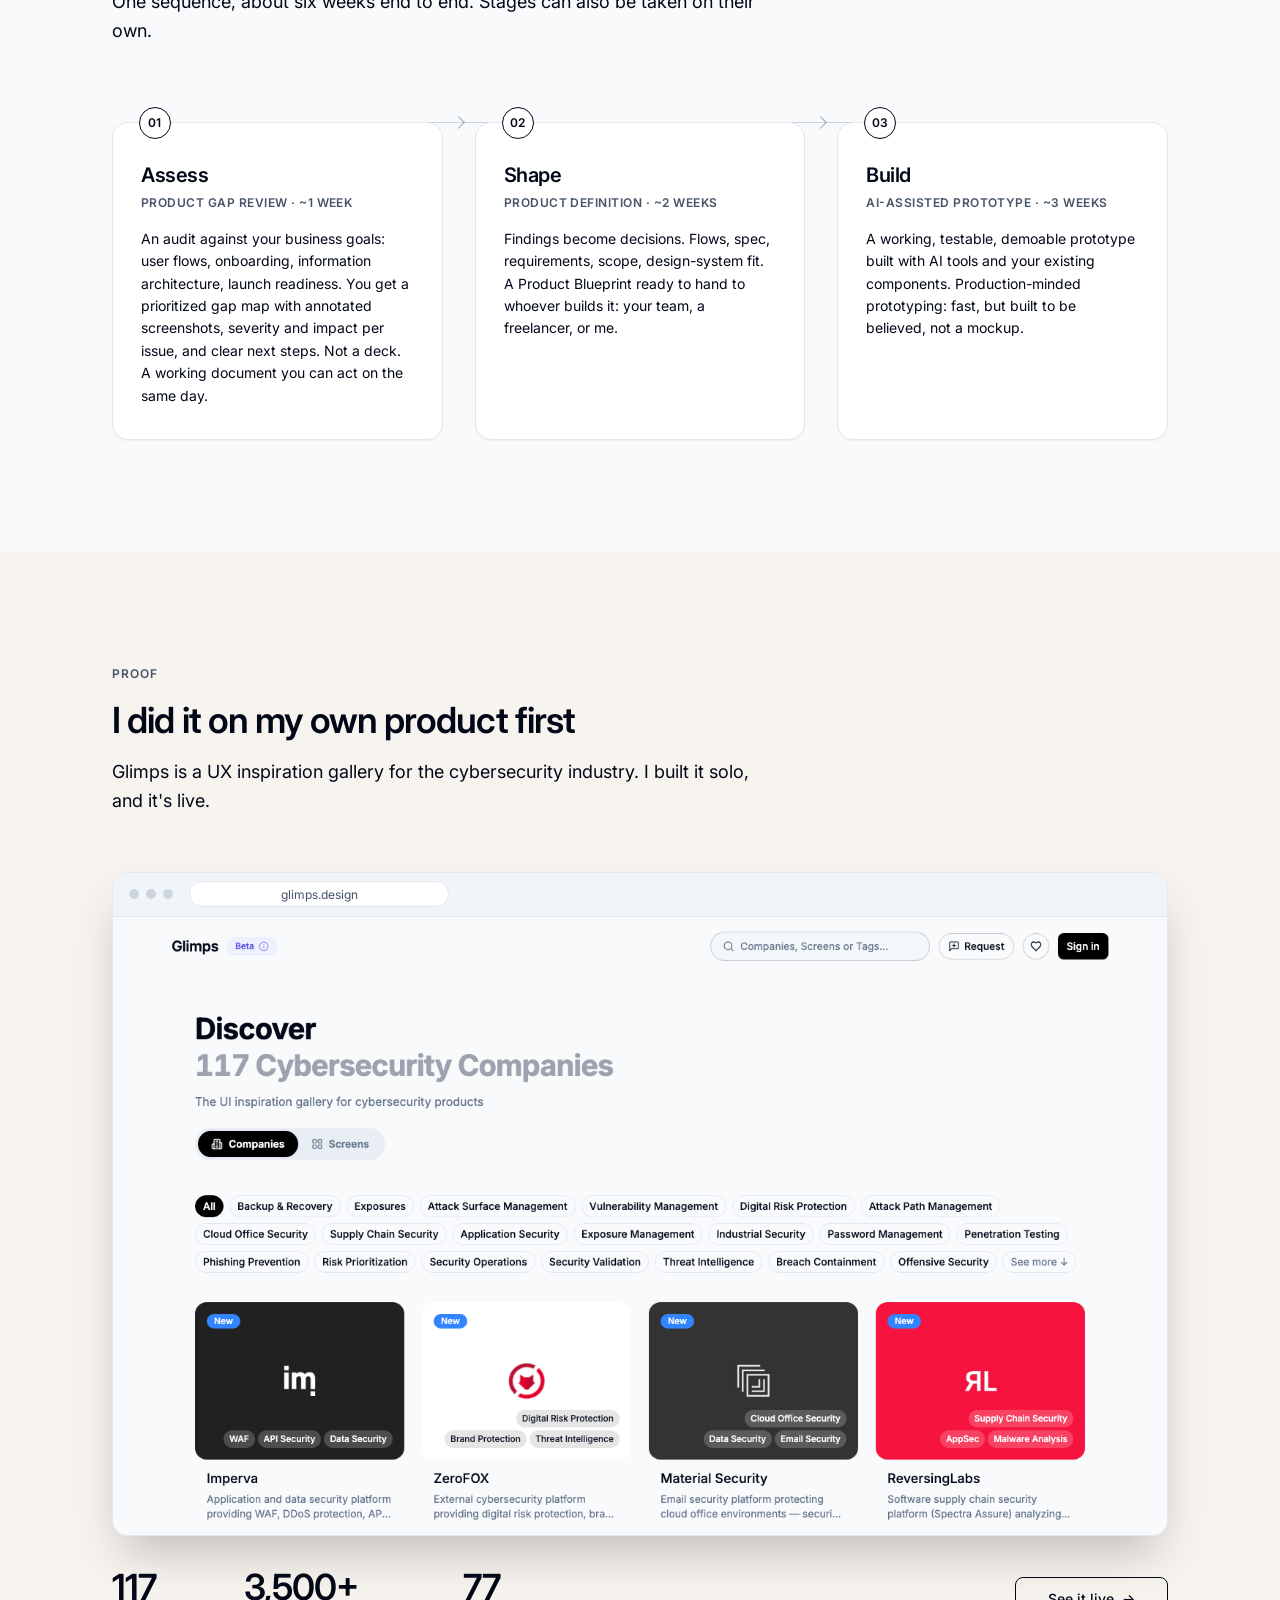
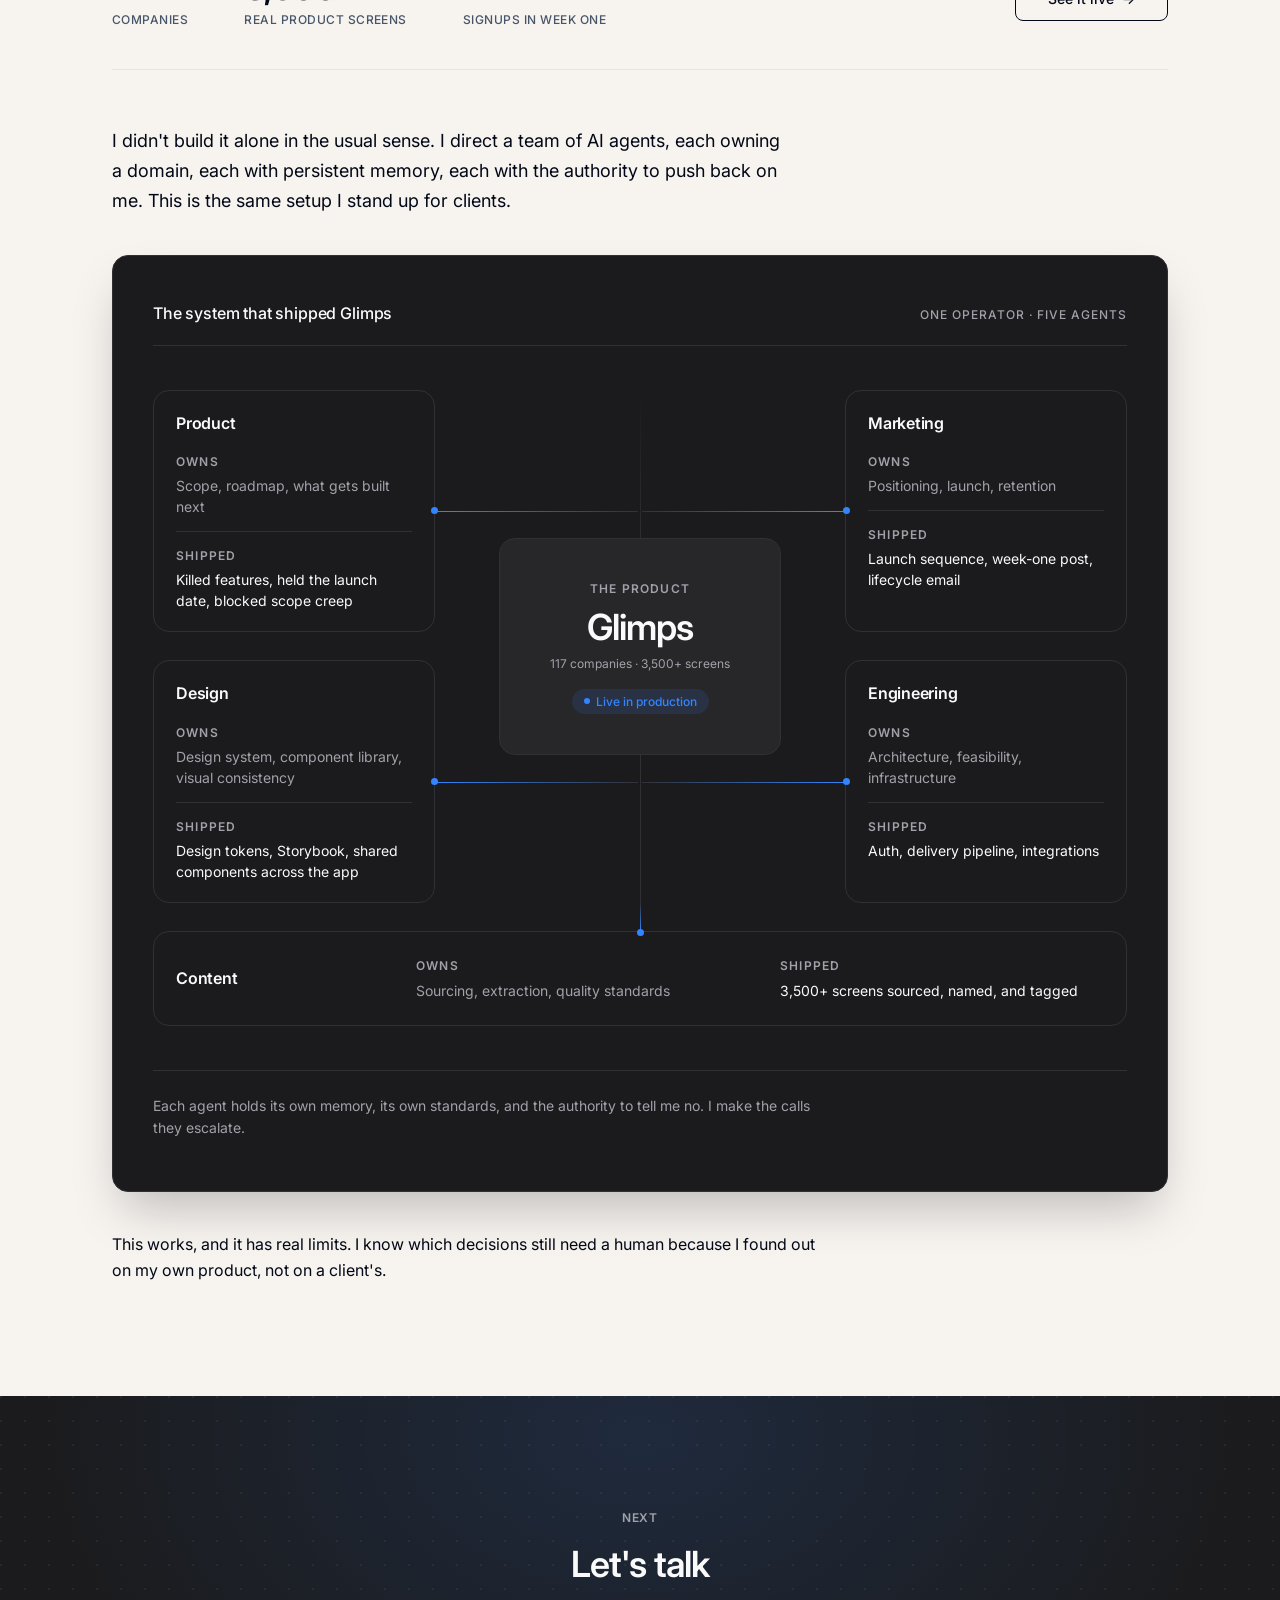
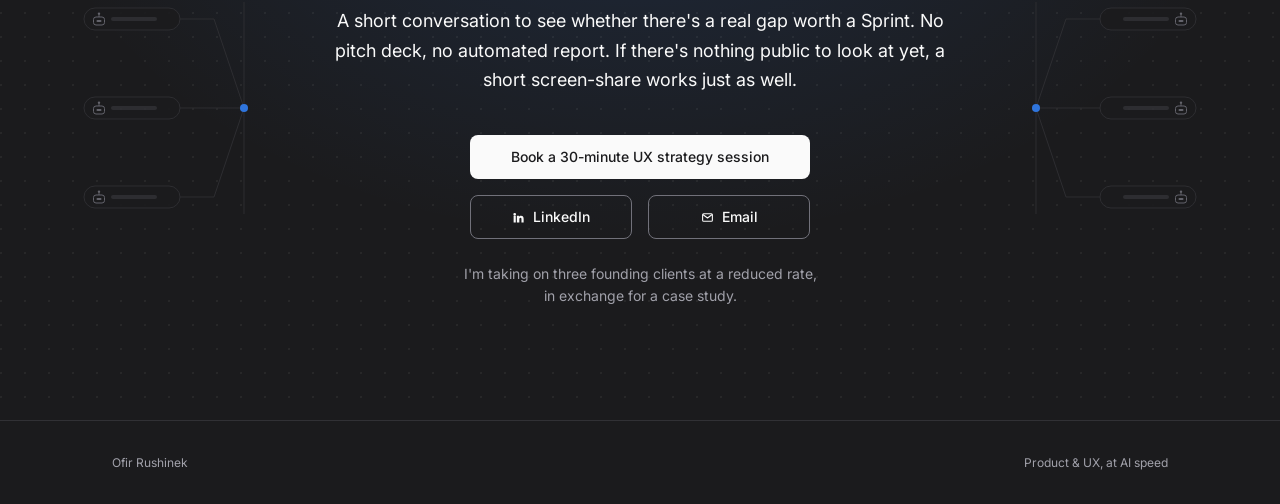
==== commit 32cd4e64: "Condense career timeline: interleave alternating cards (bump css version) Co-Authored-By: Claude Opu" ====
--- a/index.html
+++ b/index.html
@@ -11,7 +11,7 @@
 <link rel="preconnect" href="https://fonts.gstatic.com" crossorigin>
 <!-- Inter: the Glimps design system typeface (design-system.md, sec. 2.1) -->
 <link href="https://fonts.googleapis.com/css2?family=Inter:wght@400;500;600&display=swap" rel="stylesheet">
-<link rel="stylesheet" href="styles.css?v=202607281418">
+<link rel="stylesheet" href="styles.css?v=202607281529">
 </head>
 <body>
 
--- a/styles.css
+++ b/styles.css
@@ -1172,10 +1172,12 @@
   grid-template-columns: 1fr 1fr;
   column-gap: 72px;
   align-items: center;
-  margin-bottom: 28px;
-}
-
-.tl-item:last-child { margin-bottom: 0; }
+}
+
+/* Interleave: pull each card up beside the previous one on the opposite side so
+   the zig-zag tightens and there is no dead diagonal space between entries.
+   Reset in the single-column mobile layout below. */
+.tl-item + .tl-item { margin-top: -72px; }
 
 /* Node on the spine, centred on the card. 13px with a 4px --background halo so
    the spine reads as passing behind it. */
@@ -1204,7 +1206,7 @@
   border: 1px solid var(--border);
   border-radius: var(--radius-lg);
   box-shadow: var(--shadow-sm);
-  padding: 22px 24px;
+  padding: 20px 22px;
   transition: box-shadow var(--dur) var(--ease), border-color var(--dur) var(--ease);
 }
 
@@ -2235,7 +2237,8 @@
      sits to its right, full width. */
   .tl { max-width: none; padding: 4px 0; }
   .tl::before { left: 7px; transform: none; }
-  .tl-item { grid-template-columns: minmax(0, 1fr); column-gap: 0; align-items: start; margin-bottom: 16px; }
+  .tl-item { grid-template-columns: minmax(0, 1fr); column-gap: 0; align-items: start; margin-bottom: 14px; }
+  .tl-item + .tl-item { margin-top: 0; }
   .tl-card, .tl-right .tl-card { grid-column: 1; margin-left: 34px; }
   .tl-card::after { display: none; }
   .tl-item::before { left: 7px; top: 30px; transform: translate(-50%, 0); }
